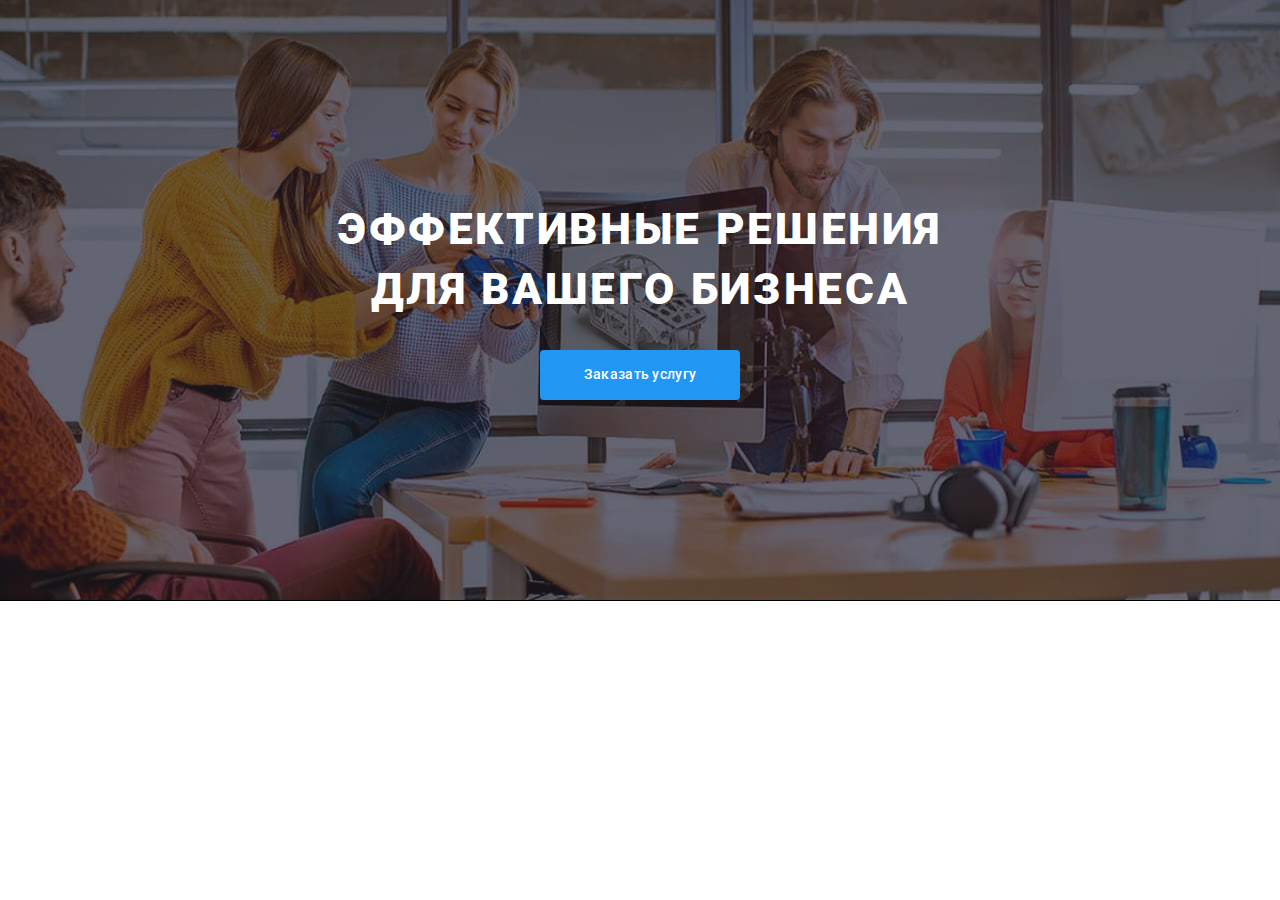
==== index.html @ 4ba1ad3c "add styles" ====
<!DOCTYPE html>
<html lang="ru">
  <head>
    <meta charset="UTF-8" />
    <meta http-equiv="X-UA-Compatible" content="IE=edge" />
    <meta name="viewport" content="width=device-width, initial-scale=1.0" />
    <title>Document</title>
    <link rel="preconnect" href="https://fonts.googleapis.com" />
    <link rel="preconnect" href="https://fonts.gstatic.com" crossorigin />
    <link
      href="https://fonts.googleapis.com/css2?family=Raleway:wght@700&family=Roboto:wght@400;500;700&display=swap"
      rel="stylesheet"
    />
    <link rel="preconnect" href="https://fonts.googleapis.com" />
    <link rel="preconnect" href="https://fonts.gstatic.com" crossorigin />
    <link
      href="https://fonts.googleapis.com/css2?family=Roboto:wght@900&display=swap"
      rel="stylesheet"
    />
    <link
      rel="stylesheet"
      href="https://cdnjs.cloudflare.com/ajax/libs/modern-normalize/1.1.0/modern-normalize.min.css"
    />

    <link rel="stylesheet" href="./css/main.css" />
    <link rel="stylesheet" href="./css/main.min.css" />
  </head>

  <body>
    <!-- Шапка сайта-->

    <!-- <header class="header">
      <div class="conteiner header-main">
        <nav class="header-navigation">
        <a class="logo" href="">
          <span class="logo-span">Web</span>Studio
        </a>
        <ul class="list header-navigation__header-list header-list">
          <li class="header-item">
            <a class="link header-link current" href="./index.html">Студия</a>
          </li>
          <li class="header-item item">
            <a class="link header-link" href="./portfolio.html">Портфолио</a>
          </li>
          <li class="header-item item">
            <a class="link header-link" href="">Контакты</a>
          </li>
        </ul>
      </nav>

      <ul class="list list-link link-contacts">
        <li class="contacts-link">
          <a class="link link-mail" href="milto:info@devstudio.com">
          <div class="icon">
          <svg class="icon-link-mail" width="16" height="12" >
            <use href="./images/icons/symbol-defs.svg#icon-envelope-hover">
            </use>
          </svg>
          </div>
          info@devstudio.com
          </a>
        </li>
        <li class="contacts-link">
          <a class="link link-phone" href="tel:+380961111111">
          <div class="icon">
          <svg class="icon-link-phone" width="10" height="16">
            <use href="./images/icons/symbol-defs.svg#icon-smartphone">
            </use>
          </svg>
          </div>
          +38 096 111 11 11
          </a>
        </li>
      </ul>
    </div>
    </header> -->

    <!--Основная информация сайта-->
    <!-- <main> -->

    <section class="hero-main"> 
    <div class="conteiner">
    <h1 class="hero-main__main-title main-title">Эффективные решения</br> для вашего бизнеса</h1>
    <button class="hero-main__hero-btn hero-btn" type="button" data-modal-open>Заказать услугу</button>
  </div>
  </section>

    <!-- <section class="conteiner-hero">
      <div class="conteiner"> 
        <ul class="list conteiner-hero__list-specification list-specification">
            <li class="list-specification__item-specification item-specification">
              <div class="list-specification__thumb thumb">
                <svg class="list-specification__icon icon" width="65.32" height="70">
                  <use href="./images/icons/symbol-defs.svg#icon-antenna-1">
                </use> 
                </svg>
              </div>
            <h3 class="list-specification__title-specification title-specification">Внимание к деталям</h3>
            <p class="list-specification__content-specification content-specification">Идейные соображения, а также начало повседневной работы по формированию позиции.</p>
            </li>
            <li class="list-specification__item-specification item-specification">
              <div class="list-specification__thumb thumb">
                <svg class="list-specification__icon icon" width="65.32" height="70">
                  <use href="./images/icons/symbol-defs.svg#icon-clock-1">
                </use> 
                </svg>
              </div>
            <h3 class="list-specification__title-specification title-specification">Пунктуальность</h3>
            <p class="list-specification__content-specification content-specification">Задача организации, в особенности же рамки и место обучения кадров влечет за собой.</p>
            </li>
            <li class="list-specification__item-specification item-specification">
              <div class="list-specification__thumb thumb">
                <svg class="list-specification__icon icon" width="65.32" height="70">
                  <use href="./images/icons/symbol-defs.svg#icon-Vector">
                </use> 
                </svg>
              </div>
            <h3 class="list-specification__title-specification title-specification">Планирование</h3>
            <p class="list-specification__content-specification content-specification">Равным образом консультация с широким активом в значительной степени обуславливает.</p>
            </li>
            <li class="list-specification__item-specification item-specification"> 
              <div class="list-specification__thumb thumb">
                <svg class="list-specification__icon icon" width="65.32" height="70">
                  <use href="./images/icons/symbol-defs.svg#icon-astronaut-1">
                </use> 
                </svg>
              </div>
            <h3 class="list-specification__title-specification title-specification">Современные технологии</h3>
            <p class="list-specification__content-specification content-specification">Значимость этих проблем настолько очевидна, что реализация плановых заданий.</p>
            </li>
        </ul>
        </div>
    </section> -->

    <!-- <section class="conteiner-work">
      <div class="conteiner">
        <h2 class="work__hero-title-work hero-title-work">Чем мы занимаемся</h2>
        <ul class="list work__list-work list-work">
            <li class="list-work__list-work-foto list-work-foto">
            <img src="./images/works 1 (1).jpg" 
            alt="фото работы на компьютере"
            width="370"
            height="294">
            <div class="list-work__work-proposition work-proposition">
              <p class="list-work__work-proposition-name work-proposition-name">Десктопные приложения</p>
            </div>
            </li>
            <li class="list-work__list-work-foto list-work-foto">
            <img src="./images/works 2.jpg" 
            alt="фото работы на ноутбуке"
             width="370"
            height="294">
             <div class="list-work__work-proposition work-proposition">
              <p class="list-work__work-proposition-name work-proposition-name">Мобильные приложения</p>
            </div>
            </li>
            <li class="list-work__list-work-foto list-work-foto">
            <img src="./images/works 3.jpg" alt="фото работы на планшете"
             width="370"
            height="294">
             <div class="list-work__work-proposition work-proposition">
              <p class="list-work__work-proposition-name work-proposition-name">Дизайнерские решения</p>
            </div>
            </li>
        </ul>
      </div>
    </section> -->

    <!-- <section class="conteiner-team">
      <div class="conteiner">
        <h2 class="team__title-team title-team">Наша команда</h2>
        <ul class="list team__list-team list-team">
            <li class="list-team__card-mamber card-mamber"><img class="team__foto-mamber foto-mamber" src="./images/team/team card 1.jpg" 
                alt="фото сотрудника компании" 
                width="270" 
                height="260">
            <div class="team__footer-card footer-card">
                <h3 class="team__name-mamber name-mamber">Игорь Демьяненко</h3>
                <p lang="en" class="team__position-mamber position-mamber">Product Designer</p>
                 
                <ul class="list-team__social-team-list social-team-list">
                  <li class="list-team__social-team-item social-team-item">
                    <a href="" class="link list-team__mamber-social-link mamber-social-link">
                      <svg class="list-team__mamber-social-icon mamber-social-icon" width="20" height="20">
                        <use href="./images/icons/symbol-defs.svg#icon-instagram-2">
                        </use>
                      </svg>
                    </a>
                  </li>
                <li class="list-team__social-team-item social-team-item">
                    <a href="" class="link list-team__mamber-social-link mamber-social-link">
                      <svg class="list-team__mamber-social-icon mamber-social-icon" width="20" height="20">
                        <use href="./images/icons/symbol-defs.svg#icon-twitter-1">
                        </use>
                      </svg>
                    </a>
                  </li>
                  <li class="list-team__social-team-item social-team-item">
                    <a href="" class="link list-team__mamber-social-link mamber-social-link">
                      <svg class="list-team__mamber-social-icon mamber-social-icon" width="20" height="20">
                        <use href="./images/icons/symbol-defs.svg#icon-facebook-1">
                        </use>
                      </svg>
                    </a>
                  </li>
                  <li class="list-team__social-team-item social-team-item">
                    <a href="" class="link list-team__mamber-social-link mamber-social-link">
                      <svg class="list-team__mamber-social-icon mamber-social-icon" width="20" height="20">
                        <use href="./images/icons/symbol-defs.svg#icon-linkedin-1">
                        </use>
                      </svg>
                    </a>
                  </li>
                </ul>
              </div>

            </li>
            <li class="list-team__card-mamber card-mamber"><img class="team__foto-mamber foto-mamber" src="./images/team/team card 2.jpg" 
                alt="фото сотрудника компании" 
                width="270" 
                height="260">
                <div class="team__footer-card footer-card">
                <h3 class="team__name-mamber name-mamber">Ольга Репина</h3>
                <p lang="en" class="team__position-mamber position-mamber">Frontend Developer</p>
               <ul class="list-team__social-team-list social-team-list">
                  <li class="list-team__social-team-item social-team-item">
                    <a href="" class="link list-team__mamber-social-link mamber-social-link">
                      <svg class="list-team__mamber-social-icon mamber-social-icon" width="20" height="20">
                        <use href="./images/icons/symbol-defs.svg#icon-instagram-2">
                        </use>
                      </svg>
                    </a>
                  </li>
                <li class="list-team__social-team-item social-team-item">
                    <a href="" class="link list-team__mamber-social-link mamber-social-link">
                      <svg class="list-team__mamber-social-icon mamber-social-icon" width="20" height="20">
                        <use href="./images/icons/symbol-defs.svg#icon-twitter-1">
                        </use>
                      </svg>
                    </a>
                  </li>
                  <li class="list-team__social-team-item social-team-item">
                    <a href="" class="link list-team__mamber-social-link mamber-social-link">
                      <svg class="list-team__mamber-social-icon mamber-social-icon" width="20" height="20">
                        <use href="./images/icons/symbol-defs.svg#icon-facebook-1">
                        </use>
                      </svg>
                    </a>
                  </li>
                  <li class="list-team__social-team-item social-team-item">
                    <a href="" class="link list-team__mamber-social-link mamber-social-link">
                      <svg class="list-team__mamber-social-icon mamber-social-icon" width="20" height="20">
                        <use href="./images/icons/symbol-defs.svg#icon-linkedin-1">
                        </use>
                      </svg>
                    </a>
                  </li>
                </ul>  
              </div>
            </li>
            <li  class="list-team__card-mamber card-mamber"><img class="team__foto-mamber foto-mamber" src="./images/team/team card 3.jpg" 
                alt="фото сотрудника компании" 
                width="270" 
                height="260">
                <div class="team__footer-card footer-card">
                <h3 class="team__name-mamber name-mamber">Николай Тарасов</h3>
                <p lang="en" class="team__position-mamber position-mamber">Marketing</p>
                <ul class="list-team__social-team-list social-team-list">
                  <li class="list-team__social-team-item social-team-item">
                    <a href="" class="link list-team__mamber-social-link mamber-social-link">
                      <svg class="list-team__mamber-social-icon mamber-social-icon" width="20" height="20">
                        <use href="./images/icons/symbol-defs.svg#icon-instagram-2">
                        </use>
                      </svg>
                    </a>
                  </li>
                <li class="list-team__social-team-item social-team-item">
                    <a href="" class="link list-team__mamber-social-link mamber-social-link">
                      <svg class="list-team__mamber-social-icon mamber-social-icon" width="20" height="20">
                        <use href="./images/icons/symbol-defs.svg#icon-twitter-1">
                        </use>
                      </svg>
                    </a>
                  </li>
                  <li class="list-team__social-team-item social-team-item">
                    <a href="" class="link list-team__mamber-social-link mamber-social-link">
                      <svg class="list-team__mamber-social-icon mamber-social-icon" width="20" height="20">
                        <use href="./images/icons/symbol-defs.svg#icon-facebook-1">
                        </use>
                      </svg>
                    </a>
                  </li>
                  <li class="list-team__social-team-item social-team-item">
                    <a href="" class="link list-team__mamber-social-link mamber-social-link">
                      <svg class="list-team__mamber-social-icon mamber-social-icon" width="20" height="20">
                        <use href="./images/icons/symbol-defs.svg#icon-linkedin-1">
                        </use>
                      </svg>
                    </a>
                  </li>
                </ul>
                </div>
            </li>
            <li class="list-team__card-mamber card-mamber"><img class="team__foto-mamber foto-mamber"  src="./images/team/team card 4.jpg" 
                alt="фото сотрудника компании" 
                width="270" 
                height="260">
                <div class="team__footer-card footer-card">
                <h3 class="team__name-mamber name-mamber">Михаил Ермаков</h3>
                <p lang="en" class="team__position-mamber position-mamber">UI Designer</p>
                 <ul class="list-team__social-team-list social-team-list">
                  <li class="list-team__social-team-item social-team-item">
                    <a href="" class="link list-team__mamber-social-link mamber-social-link">
                      <svg class="list-team__mamber-social-icon mamber-social-icon" width="20" height="20">
                        <use href="./images/icons/symbol-defs.svg#icon-instagram-2">
                        </use>
                      </svg>
                    </a>
                  </li>
                <li class="list-team__social-team-item social-team-item">
                    <a href="" class="link list-team__mamber-social-link mamber-social-link">
                      <svg class="list-team__mamber-social-icon mamber-social-icon" width="20" height="20">
                        <use href="./images/icons/symbol-defs.svg#icon-twitter-1">
                        </use>
                      </svg>
                    </a>
                  </li>
                  <li class="list-team__social-team-item social-team-item">
                    <a href="" class="link list-team__mamber-social-link mamber-social-link">
                      <svg class="list-team__mamber-social-icon mamber-social-icon" width="20" height="20">
                        <use href="./images/icons/symbol-defs.svg#icon-facebook-1">
                        </use>
                      </svg>
                    </a>
                  </li>
                  <li class="list-team__social-team-item social-team-item">
                    <a href="" class="link list-team__mamber-social-link mamber-social-link">
                      <svg class="list-team__mamber-social-icon mamber-social-icon" width="20" height="20">
                        <use href="./images/icons/symbol-defs.svg#icon-linkedin-1">
                        </use>
                      </svg>
                    </a>
                  </li>
                </ul>
                </div>
            </li>
        </ul>
      </div>
     </section> -->

    <!-- <section class="clients">
       <div class="conteiner">
         <h2 class="clients__title-clients title-clients">Постоянные клиенты</h2>
         <ul class="list list-clients">

           <li class="link list-clients__card-client card-client">
             <a href="" class="list-clients__item-client item-client">
             <svg class="list-clients__logo-client logo-client" width="106" height="60">
               <use href="./images/icons/symbol-defs.svg#icon-Logo">

               </use>
             </svg>
             </a>
           </li>
           <li class="link list-clients__card-client card-client">
             <a href="" class="list-clients__item-client item-client">
             <svg class="list-clients__logo-client logo-client" width="106" height="60">
               <use href="./images/icons/symbol-defs.svg#icon-Logo-1">

               </use>
             </svg>
             </a>
           </li>
           <li class="link list-clients__card-client card-client">
             <a href="" class="list-clients__item-client item-client">
             <svg class="list-clients__logo-client logo-client" width="106" height="60">
               <use href="./images/icons/symbol-defs.svg#icon-Logo-2">

               </use>
             </svg>
             </a>
           </li>
           <li class="link list-clients__card-client card-client">
             <a href="" class="list-clients__item-client item-client">
             <svg class="list-clients__logo-client logo-client" width="106" height="60">
               <use href="./images/icons/symbol-defs.svg#icon-Logo-3">

               </use>
             </svg>
             </a>
           </li>
           <li class="link list-clients__card-client card-client">
             <a href="" class="list-clients__item-client item-client">
             <svg class="list-clients__logo-client logo-client" width="106" height="60">
               <use href="./images/icons/symbol-defs.svg#icon-Logo-4">

               </use>
             </svg>
             </a>
           </li>
           <li class="link list-clients__card-client card-client">
             <a href="" class="list-clients__item-client item-client">
             <svg class="list-clients__logo-client logo-client" width="106" height="60">
               <use href="./images/icons/symbol-defs.svg#icon-Logo-5">

               </use>
             </svg>
             </a>
           </li>

         </ul>
       </div>
       
     </section> -->

    <!-- </main> -->

    <!-- <footer class="conteiner-footer">
    <div class="conteiner conteiner-footer__footer-main footer-main">
      <div class="conteiner-footer__inform">
          <a class="logo logo-footer" href="./index.html">
            <span class="logo-span">Web</span>Studio
          </a>

          <address class="address">г. Киев, пр-т Леси Украинки, 26</address>
          <ul class="list list-link conteiner-footer__list-link-footer">
            <li>
              <a class="link footer-link" href="milto:info@devstudio.com"
                >info@devstudio.com</a
              >
            </li>
            <li>
              <a class="link footer-link" href="tel:+380961111111"
                >+38 096 111 11 11</a
              >
            </li>
          </ul>
          </div>
          <div class="conteiner-footer-social-links">
          <h2 class="conteiner-footer__title-social-links title-social-links">присоединяйтесь</h2>
          <ul class="list social-list-footer">
                  <li class="social-footer-item">
                    <a href="" class="link footer-social-link">
                      <svg class="footer-social-icon" width="20" height="20">
                        <use href="./images/icons/symbol-defs.svg#icon-instagram-2">
                        </use>
                      </svg>
                    </a>
                  </li>
                <li class="social-footer-item">
                    <a href="" class="link footer-social-link">
                      <svg class="footer-social-icon" width="20" height="20">
                        <use href="./images/icons/symbol-defs.svg#icon-twitter-1">
                        </use>
                      </svg>
                    </a>
                  </li>
                  <li class="social-footer-item">
                    <a href="" class="link footer-social-link">
                      <svg class="footer-social-icon" width="20" height="20">
                        <use href="./images/icons/symbol-defs.svg#icon-facebook-1">
                        </use>
                      </svg>
                    </a>
                  </li>
                  <li class="social-footer-item">
                    <a href="" class="link footer-social-link">
                      <svg class="footer-social-icon" width="20" height="20">
                        <use href="./images/icons/symbol-defs.svg#icon-linkedin-1">
                        </use>
                      </svg>
                    </a>
                  </li>
                </ul>
          </div>
      <div class="conteiner-footer-proposition">
        <h2 class="footer-title-proposition">Подпишитесь на рассылку</h2>
          <form action="#" class="footer-form">
          <label class="footer-label">
            <input type="email" name="email" class="email-footer-proposition" placeholder="E-mail"/> 
          </label>
          <button type="submit" class="btn btn-footer-proposition">Подписаться
            <svg class="footer-icon-proposition" widht="24" height="24">
              <use href="./images/icons/symbol-defs.svg#icon-icon-send"></use>
            </svg>
          </button>
        </form>
      
      </div>
 </div>
 </footer> -->
    <!-- <div class="is-hidden backdrop" data-modal>
  <div class="modal">
  <button type="button" class="modal-close" data-modal-close>
    <svg class="modal-close-icone" width="18" height="18">
      <use href="./images/icons/symbol-defs.svg#icon-close-black-18dp-2-1">
      </use>
    </svg>
  </button>
  
    <form action="#" class="modal-form">
        <p class="title title-modal">Оставьте свои данные, мы вам перезвоним</p>
      <div class="modal-field">
        <label for="user-name" class="title-input">Имя</label>
          <div class="input-wrap">
                <input type="text" id="user-name" name="user-name" class="modal-form-input" required minlength="2" title="Ваше имя"/>
                <svg class="icone-modal-form" width="18" height="18">
                <use href="./images/icons/symbol-defs.svg#icon-person-black-18dp-1">
                </use>
                </svg>  
            </div>
      </div>
      <div class="modal-field">
            <label for="user-tel" class="title-input">Телефон</label>
            <div class="input-wrap">
            <input type="tel" id="user-tel" name="user-tel" class="modal-form-input" placeholder="" required pattern="([\+]*[7-8]{1}\s?[\(]*9[0-9]{2}[\)]*\s?\d{3}[-]*\d{2}[-]*\d{2})"/>
            <svg class="icone-modal-form" width="18" height="18">
            <use href="./images/icons/symbol-defs.svg#icon-phone-black-18dp-1">
            </use>
             </svg> 
             </div>  
      </div>
      <div class="modal-field">
        <label for="user-email" class="title-input">Почта</label>
         <div class="input-wrap">
         <input type="email" id="user-email" name="user-email" class="modal-form-input" required/>
         <svg class="icone-modal-form" width="18" height="18">
          <use href="./images/icons/symbol-defs.svg#icon-email-black-18dp-1">
          </use>
          </svg>
          </div> 
      </div>
        <label for="modal-form-text" class="title-input">Комментарий</label>
        <textarea name="" id="modal-form-text" class="modal-form-text" placeholder="Введите текст"></textarea>
        <div class="check-row">
          <input type="checkbox" name="policy" id="policy" class="modal-check visually-hidden"/>
            <label for="policy" class="check-text"><span class="check-item"><svg class="icone-check" width="11" height="8">
            <use href="./images/icons/symbol-defs.svg#icon-icon-check-2">
            </use>
            </svg></span>Соглашаюсь с рассылкой и принимаю&nbsp;
            <a href="" class="policy-link">Условия договора</a>
            </label>
          </div>
        <button type="submit" class="btn modal-btn">Отправить</button>
               
    </form>
</div>

</div> -->
    <script src="./js/modal.js"></script>
  </body>
</html>
---- css/main.css ----
:root {
  --main-title-color: #ffffff;
  --second-title-color: #212121;
  --main-text-color: #757575;
  --second-text-color: rgba(255, 255, 255, 0.6);
  --third-text-color: #212121;
  --accent-color: #2196f3;
  --first-btn-color: #2196f3;
  --second-btn-color: #ffffff;
  --third-btn-color: #212121;
  --background-btn: #f5f4fa;
  --header-text-color: #ffffff;
  --header-second-text-color: #212121;
  --header-third-text-color: #757575;
  --footer-text-color: #ffffff;
  --footer-second-link-color: rgba(255, 255, 255, 0.6);
  --header-mail-color: #2196f3;
  --logo-color: #000000;
  --logo-color-footer: #fff;
  --logo-span-color: #2196f3;
  --link-color: #212121;
  --second-link-color: #757575;
  --link-accent: #2196f3;
  --border-color-head: #ececec;
  --background-color-footer: #2f303a;
  --background-color-team: #f5f4fa;
  --link-color-second: #afb1b8;
  --timing-function: cubic-bezier(0.4, 0, 0.2, 1);
}

P h1,
h2,
h3,
h4,
h5,
h6 {
  margin: 0;
}

ul {
  margin: 0;
  padding: 0;
}

img {
  display: block;
  max-width: 100%;
}

button {
  cursor: pointer;
}

.conteiner-footer-social-links {
  display: block;
  padding: 0;
  margin: 0;
}

.social-list-footer {
  display: flex;
  align-items: center;
  justify-content: center;
}

.social-team-list {
  display: flex;
  align-items: center;
  justify-content: center;
  margin-top: 16px;
}

.social-team-item {
  width: 44px;
  height: 44px;
  display: flex;
}

.social-team-item + .social-team-item {
  margin-left: 10px;
}

.mamber-social-link {
  width: 100%;
  height: 100%;
  border-radius: 50%;
  display: flex;
  align-items: center;
  justify-content: center;
  transition: background-color 250ms var(--timing-function);
}

.mamber-social-link:focus,
.mamber-social-link:hover {
  background-color: #2196f3;
}

.mamber-social-icon {
  display: flex;
  fill: var(--link-color-second);
  transition: fill 250ms var(--timing-function);
}

.mamber-social-link:hover .mamber-social-icon,
.mamber-social-link:focus .mamber-social-icon {
  fill: #fff;
}

.conteiner {
  /* width: 1200px; */
  /* padding-left: 15px; */
  padding-right: 15px;
  /* margin-left: auto; */
  /* margin-right: auto; */
  padding-top: -94px;
  padding-bottom: -94px;
}

body {
  font-family: Roboto, sans-serif;
  margin: 0;
}

.list {
  list-style: none;
  text-decoration: none;
  padding: 0;
}

.link {
  text-decoration: none;
  font-weight: 500;
  font-size: 14px;
  line-height: 1.14;
  letter-spacing: 0.02em;
  color: var(--second-link-color);
  cursor: pointer;
  transition: color 250ms var(--timing-function);
}

.visually-hidden {
  position: absolute;
  clip: rect(0 0 0 0);
  width: 1px;
  height: 1px;
  margin: -1px;
  border: 0;
  padding: 0;
  overflow: hidden;
}

.backdrop {
  width: 100vw;
  height: 100vh;
  background-color: rgba(0, 0, 0, 0.2);
  position: fixed;
  top: 0;
  left: 0;
  transition: opacity 250ms linear, visibility 250ms linear;
  visibility: visible;
  opacity: 1;
}

.backdrop .is-hidden .modal {
  transform: scale(1.5) rotate(180deg);
  transition: transform 250ms perspective-origin 250ms;
}

.modal {
  width: 528px;
  min-height: 581px;
  background-color: #fff;
  border-radius: 4px;
  top: 50%;
  left: 50%;
  bottom: 0;
  padding: 40px;
  align-items: center;
  transform: translate(-50%, -50%);
  position: absolute;
  transition: transform 250ms, perspective-origin 250ms;
}

.modal-close {
  width: 30px;
  height: 30px;
  background-color: transparent;
  border: 1px solid rgba(0, 0, 0, 0.292);
  border-radius: 50%;
  position: absolute;
  top: 10px;
  right: 10px;
  display: flex;
  align-items: center;
  justify-content: center;
}

.is-hidden {
  visibility: hidden;
  opacity: 0;
  pointer-events: none;
}

.title-modal {
  font-weight: 700;
  font-size: 20px;
  line-height: 1.15;
  text-align: center;
  letter-spacing: 0.03em;
  margin-bottom: 12px;
  margin-top: 0;
  color: var(--second-title-color);
}

.modal-form-input {
  width: 100%;
  height: 40px;
  border: 1px solid rgba(33, 33, 33, 0.2);
  border-radius: 4px;
  padding-left: 42px;
  padding-right: 12px;
  margin: 0;
  color: var(--main-text-color);
  font-weight: 600;
  cursor: pointer;
  outline: none;
  transition: border-color 250ms var(--timing-function);
}

.modal-form-input:focus {
  border-color: var(--accent-color);
}

.modal-form-input:focus + .icone-modal-form {
  fill: var(--accent-color);
}

.title-input {
  font-weight: 400;
  font-size: 12px;
  line-height: 1.16;
  letter-spacing: 0.01em;
  color: var(--main-text-color);
  display: block;
  margin-bottom: 4px;
}

.modal-field {
  display: block;
  margin-bottom: 10px;
}

.input-wrap {
  position: relative;
}

.modal-form-text {
  width: 100%;
  height: 120px;
  border: 1px solid rgba(33, 33, 33, 0.2);
  border-radius: 4px;
  padding: 12px 16px;
  resize: none;
}

.modal-btn {
  width: 200px;
  height: 50px;
  display: block;
  margin: auto;
  background-color: var(--accent-color);
  color: var(--main-title-color);
  cursor: pointer;
  border: 1px solid transparent;
  border-radius: 4px;
  box-shadow: 0px 1px 3px rgba(0, 0, 0, 0.12), 0px 1px 1px rgba(0, 0, 0, 0.14),
    0px 2px 1px rgba(0, 0, 0, 0.2);
}

.modal-btn:hover {
  box-shadow: 0px 4px 4px rgba(0, 0, 0, 0.25);
}

.icone-modal-form {
  position: absolute;
  left: 12px;
  top: 50%;
  transform: translateY(-50%);
  transition: fill 250ms var(--timing-function);
}

.check-row {
  display: inline-block;
  align-items: center;
  margin-top: 20px;
  margin-bottom: 30px;
}

.check-text {
  font-weight: normal;
  font-size: 14px;
  line-height: 1.71;
  letter-spacing: 0.03em;
  display: flex;
  align-items: center;
  color: var(--main-text-color);
}

.check-item {
  width: 16px;
  height: 15px;
  border: 2px solid #212121;
  border-radius: 2px;
  margin-right: 8.38px;
  display: flex;
  align-items: center;
  justify-content: center;
}

.icone-check {
  fill: #fff;
}

.modal-check:checked + .check-text .check-item {
  background-color: var(--accent-color);
  border: none;
}

.policy-link {
  color: var(--accent-color);
}

.title-team {
  margin-bottom: 50px;
  margin-top: 0;
  font-weight: bold;
  font-size: 36px;
  line-height: 1.16;
  text-align: center;
  letter-spacing: 0.03em;
  color: var(--second-title-color);
}

.title-work {
  margin-bottom: 0;
  margin-top: 0;
  font-weight: 700;
  font-size: 18px;
  line-height: 2;
  letter-spacing: 0.06em;
  color: var(--second-title-color);
}

.title-clients {
  margin-bottom: 50px;
  margin-top: 0;
  font-weight: bold;
  font-size: 36px;
  line-height: 1.16;
  text-align: center;
  letter-spacing: 0.03em;
  color: var(--second-title-color);
}

.list-btn {
  display: flex;
  align-items: center;
  justify-content: center;
  margin-bottom: 50px;
}

.list-btn .title-btn + .title-btn {
  margin-left: 8px;
}

.title-btn-portfolio {
  display: inline-block;
  border-radius: 4px;
  padding: 6px 22px;
  font-family: inherit;
  font-style: normal;
  font-weight: 500;
  font-size: 16px;
  line-height: 1.62;
  text-align: center;
  letter-spacing: 0.03em;
  color: var(--third-btn-color);
  background-color: var(--background-btn);
  border: 1px solid transparent;
  cursor: pointer;
  transition: box-shadow 250ms var(--timing-function),
    color 250ms var(--timing-function),
    background-color 250ms var(--timing-function);
}

.title-btn-portfolio:hover,
.title-btn-portfolio:focus {
  color: var(--second-btn-color);
  background-color: var(--first-btn-color);
  box-shadow: 0px 4px 4px rgba(0, 0, 0, 0.25);
}

.btn-footer-proposition {
  display: flex;
  width: 200px;
  height: 50px;
  align-items: center;
  padding-left: 29px;
  background-color: transparent;
  box-sizing: border-box;
  border: 1px solid rgba(255, 255, 255, 0.3);
  border-radius: 4px;
  font-weight: 700;
  font-size: 16px;
  line-height: 1.87;
  text-align: center;
  letter-spacing: 0.06em;
  color: white;
  fill: white;
  transition: border-color 250ms var(--timing-function),
    background-color 250ms var(--timing-function);
}

.btn-footer-proposition:hover {
  border-color: var(--accent-color);
  background-color: var(--accent-color);
}

.header {
  display: flex;
  border-bottom: 1px solid var(--border-color-head);
}

.header-main {
  display: flex;
  align-items: center;
  justify-content: space-around;
}

.header-navigation {
  display: flex;
  align-items: center;
  justify-content: center;
  text-decoration: none;
  font-weight: 700;
  font-size: 26px;
  line-height: 1.19;
  letter-spacing: 0.03em;
  color: var(--header-second-text-color);
}

.header-list {
  display: flex;
}

.header-list .header-item + .header-item {
  margin-left: 50px;
}

.header-item:last-child {
  margin-right: 0;
}

.header-link {
  display: block;
  position: relative;
  padding-top: 24px;
  padding-bottom: 24px;
  font-weight: 500;
  font-size: 14px;
  line-height: 1.14;
  letter-spacing: 0.02em;
  text-decoration: none;
  color: var(--link-color);
}

.conteiner-footer {
  display: flex;
  background-color: var(--background-color-footer);
  padding-top: 60px;
  padding-bottom: 60px;
  margin-left: 0;
  margin-right: 0;
}

.footer-main {
  display: flex;
  align-items: baseline;
  justify-content: space-between;
}

.conteiner-footer-inform {
  display: block;
  padding: 0;
  margin: 0;
}

.address {
  display: flex;
  padding-bottom: 9px;
  font-style: normal;
  font-weight: normal;
  font-size: 14px;
  line-height: 1.71;
  letter-spacing: 0.03em;
  color: var(--footer-text-color);
}

.title-social-links {
  margin-bottom: 20px;
  font-weight: bold;
  font-size: 14px;
  line-height: 1.71;
  letter-spacing: 0.03em;
  text-transform: uppercase;
  color: var(--footer-text-color);
}

.list-link-footer {
  display: block;
}

.footer-link {
  display: block;
  margin-bottom: 9px;
  font-weight: normal;
  font-size: 14px;
  line-height: 1.71;
  letter-spacing: 0.03em;
  color: var(--footer-second-link-color);
  background-color: #2f303a;
}

.social-footer-item {
  width: 44px;
  height: 44px;
  display: flex;
}

.social-footer-item + .social-footer-item {
  margin-left: 10px;
}

.footer-social-link {
  width: 100%;
  height: 100%;
  border-radius: 50%;
  background-color: #44454e;
  display: flex;
  align-items: center;
  justify-content: center;
  transition: background-color 250ms var(--timing-function);
}

.footer-social-icon {
  display: flex;
  fill: var(--link-color-second);
}

.footer-social-link:hover,
.footer-social-link:focus {
  background-color: #2196f3;
}

.footer-social-link:hover .footer-social-icon,
.footer-social-link:focus .footer-social-icon {
  fill: #fff;
}

.conteiner-footer-proposition {
  display: block;
}

.footer-form {
  display: flex;
  align-items: center;
}

.footer-title-proposition {
  margin-bottom: 20px;
  font-weight: bold;
  font-size: 14px;
  line-height: 1.71;
  letter-spacing: 0.03em;
  text-transform: uppercase;
  color: var(--footer-text-color);
}

.email-footer-proposition {
  width: 358px;
  height: 50px;
  margin-right: 12px;
  padding-left: 15px;
  font-weight: normal;
  font-size: 16px;
  line-height: 1.25;
  display: flex;
  box-sizing: border-box;
  align-items: center;
  letter-spacing: 0.03em;
  color: rgba(226, 226, 226, 0.6);
  border: 1px solid rgba(255, 255, 255, 0.3);
  border-radius: 4px;
  background-color: transparent;
  transition: border-color 250ms var(--timing-function);
}

.email-footer-proposition:hover {
  border-color: var(--accent-color);
}

.hero-main {
  /* max-width: 1600px; */
  /* height: 600px; */
  margin-left: auto;
  margin-right: auto;
  outline: 1px solid black;
  /* background-image: linear-gradient(
      to right,
      rgba(47, 48, 58, 0.4),
      rgba(47, 48, 58, 0.4)
    ),
    url("../images/Img.jpg"); */
  background-repeat: no-repeat;
  background-size: cover;
  background-position: center;
  background-color: rgba(47, 48, 58, 0.4);
  text-align: center;
  justify-content: center;
  padding-top: 200px;
  padding-bottom: 200px;
}

.hero-btn {
  display: inline-block;
  justify-content: center;
  border-radius: 4px;
  padding: 10px 32px;
  min-width: 200px;
  min-height: 50px;
  justify-content: center;
  border: 1px solid transparent;
  text-align: center;
  font-weight: 500;
  font-size: 14px;
  line-height: 1.14;
  letter-spacing: 0.02em;
  color: var(--second-btn-color);
  background-color: var(--first-btn-color);
}

.conteiner-hero {
  padding-top: 94px;
  padding-bottom: 94px;
  margin: 0;
}

.main-title {
  margin-top: 0;
  margin-bottom: 30px;
  font-weight: 900;
  font-size: 44px;
  line-height: 1.36;
  text-align: center;
  letter-spacing: 0.06em;
  text-transform: uppercase;
  color: var(--main-title-color);
}

.list-specification {
  display: flex;
  margin: 0;
}

.list-specification .item-specification + .item-specification {
  margin-left: 30px;
}

.item-specification {
  display: block;
  width: 270px;
  margin: 0;
  padding: 0;
}

.thumb {
  width: 270px;
  height: 120px;
  background-color: #f5f4fa;
  margin-bottom: 30px;
  display: flex;
  justify-content: center;
  align-items: center;
}

.thumb > .item-specification-thumb {
  margin: 25px 102.34px;
  object-position: center;
}

.title-specification {
  margin: 0;
  padding-top: 0;
  margin-bottom: 10px;
  font-weight: 700;
  font-size: 14px;
  line-height: 1.14;
  letter-spacing: 0.03em;
  text-transform: uppercase;
  color: var(--third-text-color);
}

.content-specification {
  margin: 0;
  padding: 0;
  font-size: 14px;
  line-height: 1.71;
  letter-spacing: 0.03em;
  color: var(--main-text-color);
}

.conteiner-work {
  display: block;
  text-align: center;
  padding-bottom: 94px;
  padding-left: 0;
  padding-right: 0;
}

.hero-title-work {
  font-style: normal;
  font-weight: bold;
  font-size: 36px;
  line-height: 1.16;
  text-align: center;
  letter-spacing: 0.03em;
  padding: 0;
  margin-top: 0;
  margin-bottom: 50px;
}

.list-work {
  display: flex;
  margin: 0;
  justify-content: space-between;
}

.list-work-foto {
  display: flex;
  width: 370px;
  position: relative;
}

.list-work .list-work-foto + .list-work-foto {
  margin-left: 30px;
}

.work-proposition {
  display: flex;
  position: absolute;
  width: 370px;
  height: 70px;
  bottom: 0;
  background-color: rgba(47, 48, 58, 0.8);
}

.work-proposition-name {
  display: flex;
  width: 100%;
  align-items: center;
  justify-content: center;
  font-weight: bold;
  font-size: 14px;
  line-height: 1.14;
  text-align: center;
  letter-spacing: 0.03em;
  text-transform: uppercase;
  color: var(--main-title-color);
}

.conteiner-team {
  margin: 0;
  padding-top: 94px;
  padding-bottom: 94px;
  background-color: var(--background-color-team);
}

.list-team {
  display: flex;
  justify-content: center;
  margin: 0;
  padding: 0;
}

.card-mamber {
  width: 270px;
  /* border-radius: 0px 0px 4px 4px; */
  box-shadow: 0px 4px 4px rgba(0, 0, 0, 0.25);
  background-color: #fff;
}

.list-team .card-mamber + .card-mamber {
  margin-left: 30px;
}

.foto-mamber {
  display: block;
  min-width: 100%;
  height: auto;
}

.footer-card {
  flex-grow: 1;
  margin: 0;
  padding-top: 30px;
  padding-bottom: 30px;
  /* border: 1px solid transparent; */
}

.name-mamber {
  margin: 0;
  padding-bottom: 10px;
  padding-left: auto;
  font-weight: 500;
  font-size: 16px;
  line-height: 1.18;
  text-align: center;
  letter-spacing: 0.03em;
  color: var(--second-title-color);
}

.position-mamber {
  margin: 0;
  font-weight: normal;
  font-size: 16px;
  line-height: 1.18;
  text-align: center;
  letter-spacing: 0.03em;
  color: var(--main-text-color);
}

.clients {
  margin: 0;
  padding-top: 94px;
  padding-bottom: 94px;
}

.list-clients {
  display: flex;
  justify-content: center;
  margin: 0;
  padding: 0;
}

.card-client {
  display: block;
  justify-content: center;
  align-items: center;
  width: 170px;
  height: 92px;
}

.card-client + .card-client {
  margin-left: 30px;
}

.item-client {
  display: flex;
  width: 100%;
  height: 100%;
  align-items: center;
  justify-content: center;
  border: 1px solid #afb1b8;
  border-radius: 4px;
  transition: fill 250ms var(--timing-function);
}

.logo-client {
  fill: #afb1b8;
}

.item-client:hover,
.item-client:focus {
  border-color: var(--accent-color);
}

.item-client:hover .logo-client,
.item-client:focus .logo-client {
  fill: var(--accent-color);
}

.current::after {
  content: '';
  display: block;
  position: absolute;
  width: 100%;
  height: 4px;
  background-color: var(--accent-color);
  border-radius: 2px;
  left: 0;
  bottom: -1px;
}

.link:hover,
.link:focus {
  color: var(--link-accent);
}

.link-contacts {
  display: inline-flex;
  align-items: center;
  margin-left: auto;
  font-weight: 500;
  font-size: 14px;
  line-height: 1.14;
  letter-spacing: 0.02em;
  color: var(--second-link-color);
}

.contacts-link {
  display: flex;
  padding-top: 10px;
  padding-bottom: 10px;
}

.link-contacts .contacts-link + .contacts-link {
  margin-left: 50px;
}

.icon {
  display: flex;
  margin-right: 10px;
  align-items: center;
  justify-content: center;
}

.link-mail {
  display: flex;
  align-items: center;
  justify-content: center;
  transition: color 250ms var(--timing-function);
}

.link-mail:hover,
.link-mail:focus {
  color: var(--accent-color);
}

.icon-link-mail:hover,
.icon-link-mail:focus {
  color: var(--link-accent);
}

.icon-link-mail {
  display: flex;
  align-items: center;
  justify-content: center;
  fill: currentColor;
  transition: color 250ms var(--timing-function);
}

.link-phone {
  display: flex;
  align-items: center;
  justify-content: center;
  transition: color 250ms var(--timing-function);
}

.link-phone:hover,
.link-phone:focus {
  color: var(--accent-color);
}

.icon-link-phone {
  display: flex;
  align-items: center;
  justify-content: center;
  fill: currentColor;
  transition: fill 250ms var(--timing-function);
}

.icon-link-phone:hover,
.icon-link-phone:focus {
  fill: var(--accent-color);
}

.logo {
  font-family: Raleway;
  text-decoration: none;
  margin-right: 93px;
  margin-left: 0;
  font-weight: 700;
  font-size: 26px;
  line-height: 1.19;
  letter-spacing: 0.03em;
  color: var(--logo-color);
}

.logo-footer {
  display: inline-flex;
  color: var(--logo-color-footer);
  margin: 0;
  margin-bottom: 20px;
}

.logo-span {
  font-family: Raleway;
  text-decoration: none;
  font-weight: bold;
  font-size: 26px;
  line-height: 31px;
  letter-spacing: 0.03em;
  color: var(--logo-span-color);
}

.header {
  display: flex;
  border-bottom: 1px solid var(--border-color-head);
}

.header-main {
  display: flex;
  align-items: center;
  justify-content: space-around;
}

.header-navigation {
  display: flex;
  align-items: center;
  justify-content: center;
  text-decoration: none;
  font-weight: 700;
  font-size: 26px;
  line-height: 1.19;
  letter-spacing: 0.03em;
  color: var(--header-second-text-color);
}

.header-list {
  display: flex;
}

.header-list .header-item + .header-item {
  margin-left: 50px;
}

.header-item:last-child {
  margin-right: 0;
}

.header-link {
  display: block;
  position: relative;
  padding-top: 24px;
  padding-bottom: 24px;
  font-weight: 500;
  font-size: 14px;
  line-height: 1.14;
  letter-spacing: 0.02em;
  text-decoration: none;
  color: var(--link-color);
}

.conteiner-hero-portfolio {
  padding-top: 94px;
  padding-bottom: 94px;
}

.hero-portfolio {
  display: flex;
  flex-wrap: wrap;
}

.conteiner-portfolio-cards {
  display: flex;
  flex-wrap: wrap;
  margin-top: 94px;
  margin-bottom: 94px;
  margin-left: auto;
  margin-right: auto;
}

.list-portfolio {
  display: flex;
  flex-wrap: wrap;
  padding-left: auto;
  padding-right: auto;
}

.portfolio-foto {
  position: relative;
  width: 370px;
  height: 294px;
  overflow: hidden;
  transition: transform 250ms var(--timing-function);
}

.text-window-portfolio {
  font-weight: normal;
  font-size: 18px;
  line-height: 1.56;
  letter-spacing: 0.03em;
  color: var(--main-title-color);
}

.link-cards-portfolio {
  display: flex;
  flex-direction: column;
  width: calc(100%-60px) / 3;
  margin-top: 30px;
  margin-right: 30px;
  margin-bottom: 0;
  cursor: pointer;
  transition: box-shadow 250ms var(--timing-function);
}

.portfolio-foto-window {
  display: inline-block;
  justify-content: center;
  align-items: center;
  padding: 63px 24px;
  position: absolute;
  content: '';
  width: 100%;
  height: 100%;
  top: 0;
  left: 0;
  opacity: 0;
  background-color: var(--accent-color);
  transition: transform 250ms var(--timing-function);
  transform: translateY(100%);
}

.cards-portfolio:hover .portfolio-foto-window {
  transform: translateY(0);
  opacity: 1;
}

.link-cards-portfolio:nth-child(-n + 3) {
  margin-top: 0;
}

.link-cards-portfolio:nth-child(3n) {
  margin-right: 0;
}

.cards-portfolio > .card-portfolio-footer {
  flex-grow: 1;
  margin-top: 0;
  padding-left: 24px;
  padding-right: 24px;
  padding-top: 20px;
  padding-bottom: 20px;
  border: 1px solid var(--border-color-head);
  border-top: transparent;
}

.link-cards-portfolio:hover {
  box-shadow: 0px 4px 4px rgba(0, 0, 0, 0.25);
}

.name-work {
  margin-top: 0;
  margin-bottom: 0;
  font-weight: normal;
  font-size: 16px;
  line-height: 1.87;
  letter-spacing: 0.03em;
  color: var(--main-text-color);
}

.conteiner-footer {
  display: flex;
  background-color: var(--background-color-footer);
  padding-top: 60px;
  padding-bottom: 60px;
  margin-left: 0;
  margin-right: 0;
}

.footer-main {
  display: flex;
  align-items: baseline;
  justify-content: space-between;
}

.conteiner-footer-inform {
  display: block;
  padding: 0;
  margin: 0;
}

.address {
  display: flex;
  padding-bottom: 9px;
  font-style: normal;
  font-weight: normal;
  font-size: 14px;
  line-height: 1.71;
  letter-spacing: 0.03em;
  color: var(--footer-text-color);
}

.title-social-links {
  margin-bottom: 20px;
  font-weight: bold;
  font-size: 14px;
  line-height: 1.71;
  letter-spacing: 0.03em;
  text-transform: uppercase;
  color: var(--footer-text-color);
}

.list-link-footer {
  display: block;
}

.footer-link {
  display: block;
  margin-bottom: 9px;
  font-weight: normal;
  font-size: 14px;
  line-height: 1.71;
  letter-spacing: 0.03em;
  color: var(--footer-second-link-color);
  background-color: #2f303a;
}

.social-footer-item {
  width: 44px;
  height: 44px;
  display: flex;
}

.social-footer-item + .social-footer-item {
  margin-left: 10px;
}

.footer-social-link {
  width: 100%;
  height: 100%;
  border-radius: 50%;
  background-color: #44454e;
  display: flex;
  align-items: center;
  justify-content: center;
  transition: background-color 250ms var(--timing-function);
}

.footer-social-icon {
  display: flex;
  fill: #fff;
}

.footer-social-link:hover,
.footer-social-link:focus {
  background-color: #2196f3;
}

.footer-social-link:hover .footer-social-icon,
.footer-social-link:focus .footer-social-icon {
  fill: #fff;
}

.conteiner-footer-proposition {
  display: block;
}

.footer-form {
  display: flex;
  align-items: center;
}

.footer-title-proposition {
  margin-bottom: 20px;
  font-weight: bold;
  font-size: 14px;
  line-height: 1.71;
  letter-spacing: 0.03em;
  text-transform: uppercase;
  color: var(--footer-text-color);
}

.email-footer-proposition {
  width: 358px;
  height: 50px;
  margin-right: 12px;
  padding-left: 15px;
  font-weight: normal;
  font-size: 16px;
  line-height: 1.25;
  display: flex;
  box-sizing: border-box;
  align-items: center;
  letter-spacing: 0.03em;
  color: rgba(226, 226, 226, 0.6);
  border: 1px solid rgba(255, 255, 255, 0.3);
  border-radius: 4px;
  background-color: transparent;
  transition: border-color 250ms var(--timing-function);
}

.email-footer-proposition:hover {
  border-color: var(--accent-color);
}
/*# sourceMappingURL=main.css.map */
---- css/main.min.css ----
:root {
  --main-title-color: #ffffff;
  --second-title-color: #212121;
  --main-text-color: #757575;
  --second-text-color: rgba(255, 255, 255, 0.6);
  --third-text-color: #212121;
  --accent-color: #2196f3;
  --first-btn-color: #2196f3;
  --second-btn-color: #ffffff;
  --third-btn-color: #212121;
  --background-btn: #f5f4fa;
  --header-text-color: #ffffff;
  --header-second-text-color: #212121;
  --header-third-text-color: #757575;
  --footer-text-color: #ffffff;
  --footer-second-link-color: rgba(255, 255, 255, 0.6);
  --header-mail-color: #2196f3;
  --logo-color: #000000;
  --logo-color-footer: #fff;
  --logo-span-color: #2196f3;
  --link-color: #212121;
  --second-link-color: #757575;
  --link-accent: #2196f3;
  --border-color-head: #ececec;
  --background-color-footer: #2f303a;
  --background-color-team: #f5f4fa;
  --link-color-second: #afb1b8;
  --timing-function: cubic-bezier(0.4, 0, 0.2, 1);
}
P h1,
h2,
h3,
h4,
h5,
h6 {
  margin: 0;
}
ul {
  margin: 0;
  padding: 0;
}
img {
  display: block;
  max-width: 100%;
}
button {
  cursor: pointer;
}
.conteiner-footer-social-links {
  display: block;
  padding: 0;
  margin: 0;
}
.social-list-footer {
  display: flex;
  align-items: center;
  justify-content: center;
}
.social-team-list {
  display: flex;
  align-items: center;
  justify-content: center;
  margin-top: 16px;
}
.social-team-item {
  width: 44px;
  height: 44px;
  display: flex;
}
.social-team-item + .social-team-item {
  margin-left: 10px;
}
.mamber-social-link {
  width: 100%;
  height: 100%;
  border-radius: 50%;
  display: flex;
  align-items: center;
  justify-content: center;
  transition: background-color 250ms var(--timing-function);
}
.mamber-social-link:focus,
.mamber-social-link:hover {
  background-color: #2196f3;
}
.mamber-social-icon {
  display: flex;
  fill: var(--link-color-second);
  transition: fill 250ms var(--timing-function);
}
.mamber-social-link:hover .mamber-social-icon,
.mamber-social-link:focus .mamber-social-icon {
  fill: #fff;
}
.conteiner {
  /* width: 1200px; */
  padding-left: 15px;
  padding-right: 15px;
  /* margin-left: auto; */
  /* margin-right: auto; */
  padding-top: -94px;
  padding-bottom: -94px;
}
body {
  font-family: Roboto, sans-serif;
  margin: 0;
}
.list {
  list-style: none;
  text-decoration: none;
  padding: 0;
}
.link {
  text-decoration: none;
  font-weight: 500;
  font-size: 14px;
  line-height: 1.14;
  letter-spacing: 0.02em;
  color: var(--second-link-color);
  cursor: pointer;
  transition: color 250ms var(--timing-function);
}
.visually-hidden {
  position: absolute;
  clip: rect(0 0 0 0);
  width: 1px;
  height: 1px;
  margin: -1px;
  border: 0;
  padding: 0;
  overflow: hidden;
}
.backdrop {
  width: 100vw;
  height: 100vh;
  background-color: rgba(0, 0, 0, 0.2);
  position: fixed;
  top: 0;
  left: 0;
  transition: opacity 250ms linear, visibility 250ms linear;
  visibility: visible;
  opacity: 1;
}
.backdrop .is-hidden .modal {
  transform: scale(1.5) rotate(180deg);
  transition: transform 250ms perspective-origin 250ms;
}
.modal {
  width: 528px;
  min-height: 581px;
  background-color: #fff;
  border-radius: 4px;
  top: 50%;
  left: 50%;
  bottom: 0;
  padding: 40px;
  align-items: center;
  transform: translate(-50%, -50%);
  position: absolute;
  transition: transform 250ms, perspective-origin 250ms;
}
.modal-close {
  width: 30px;
  height: 30px;
  background-color: transparent;
  border: 1px solid rgba(0, 0, 0, 0.292);
  border-radius: 50%;
  position: absolute;
  top: 10px;
  right: 10px;
  display: flex;
  align-items: center;
  justify-content: center;
}
.is-hidden {
  visibility: hidden;
  opacity: 0;
  pointer-events: none;
}
.title-modal {
  font-weight: 700;
  font-size: 20px;
  line-height: 1.15;
  text-align: center;
  letter-spacing: 0.03em;
  margin-bottom: 12px;
  margin-top: 0;
  color: var(--second-title-color);
}
.modal-form-input {
  width: 100%;
  height: 40px;
  border: 1px solid rgba(33, 33, 33, 0.2);
  border-radius: 4px;
  padding-left: 42px;
  padding-right: 12px;
  margin: 0;
  color: var(--main-text-color);
  font-weight: 600;
  cursor: pointer;
  outline: none;
  transition: border-color 250ms var(--timing-function);
}
.modal-form-input:focus {
  border-color: var(--accent-color);
}
.modal-form-input:focus + .icone-modal-form {
  fill: var(--accent-color);
}
.title-input {
  font-weight: 400;
  font-size: 12px;
  line-height: 1.16;
  letter-spacing: 0.01em;
  color: var(--main-text-color);
  display: block;
  margin-bottom: 4px;
}
.modal-field {
  display: block;
  margin-bottom: 10px;
}
.input-wrap {
  position: relative;
}
.modal-form-text {
  width: 100%;
  height: 120px;
  border: 1px solid rgba(33, 33, 33, 0.2);
  border-radius: 4px;
  padding: 12px 16px;
  resize: none;
}
.modal-btn {
  width: 200px;
  height: 50px;
  display: block;
  margin: auto;
  background-color: var(--accent-color);
  color: var(--main-title-color);
  cursor: pointer;
  border: 1px solid transparent;
  border-radius: 4px;
  box-shadow: 0px 1px 3px rgba(0, 0, 0, 0.12), 0px 1px 1px rgba(0, 0, 0, 0.14),
    0px 2px 1px rgba(0, 0, 0, 0.2);
}
.modal-btn:hover {
  box-shadow: 0px 4px 4px rgba(0, 0, 0, 0.25);
}
.icone-modal-form {
  position: absolute;
  left: 12px;
  top: 50%;
  transform: translateY(-50%);
  transition: fill 250ms var(--timing-function);
}
.check-row {
  display: inline-block;
  align-items: center;
  margin-top: 20px;
  margin-bottom: 30px;
}
.check-text {
  font-weight: normal;
  font-size: 14px;
  line-height: 1.71;
  letter-spacing: 0.03em;
  display: flex;
  align-items: center;
  color: var(--main-text-color);
}
.check-item {
  width: 16px;
  height: 15px;
  border: 2px solid #212121;
  border-radius: 2px;
  margin-right: 8.38px;
  display: flex;
  align-items: center;
  justify-content: center;
}
.icone-check {
  fill: #fff;
}
.modal-check:checked + .check-text .check-item {
  background-color: var(--accent-color);
  border: none;
}
.policy-link {
  color: var(--accent-color);
}
.title-team {
  margin-bottom: 50px;
  margin-top: 0;
  font-weight: bold;
  font-size: 36px;
  line-height: 1.16;
  text-align: center;
  letter-spacing: 0.03em;
  color: var(--second-title-color);
}
.title-work {
  margin-bottom: 0;
  margin-top: 0;
  font-weight: 700;
  font-size: 18px;
  line-height: 2;
  letter-spacing: 0.06em;
  color: var(--second-title-color);
}
.title-clients {
  margin-bottom: 50px;
  margin-top: 0;
  font-weight: bold;
  font-size: 36px;
  line-height: 1.16;
  text-align: center;
  letter-spacing: 0.03em;
  color: var(--second-title-color);
}
.list-btn {
  display: flex;
  align-items: center;
  justify-content: center;
  margin-bottom: 50px;
}
.list-btn .title-btn + .title-btn {
  margin-left: 8px;
}
.title-btn-portfolio {
  display: inline-block;
  border-radius: 4px;
  padding: 6px 22px;
  font-family: inherit;
  font-style: normal;
  font-weight: 500;
  font-size: 16px;
  line-height: 1.62;
  text-align: center;
  letter-spacing: 0.03em;
  color: var(--third-btn-color);
  background-color: var(--background-btn);
  border: 1px solid transparent;
  cursor: pointer;
  transition: box-shadow 250ms var(--timing-function),
    color 250ms var(--timing-function),
    background-color 250ms var(--timing-function);
}
.title-btn-portfolio:hover,
.title-btn-portfolio:focus {
  color: var(--second-btn-color);
  background-color: var(--first-btn-color);
  box-shadow: 0px 4px 4px rgba(0, 0, 0, 0.25);
}
.btn-footer-proposition {
  display: flex;
  width: 200px;
  height: 50px;
  align-items: center;
  padding-left: 29px;
  background-color: transparent;
  box-sizing: border-box;
  border: 1px solid rgba(255, 255, 255, 0.3);
  border-radius: 4px;
  font-weight: 700;
  font-size: 16px;
  line-height: 1.87;
  text-align: center;
  letter-spacing: 0.06em;
  color: #fff;
  fill: #fff;
  transition: border-color 250ms var(--timing-function),
    background-color 250ms var(--timing-function);
}
.btn-footer-proposition:hover {
  border-color: var(--accent-color);
  background-color: var(--accent-color);
}
.header {
  display: flex;
  border-bottom: 1px solid var(--border-color-head);
}
.header-main {
  display: flex;
  align-items: center;
  justify-content: space-around;
}
.header-navigation {
  display: flex;
  align-items: center;
  justify-content: center;
  text-decoration: none;
  font-weight: 700;
  font-size: 26px;
  line-height: 1.19;
  letter-spacing: 0.03em;
  color: var(--header-second-text-color);
}
.header-list {
  display: flex;
}
.header-list .header-item + .header-item {
  margin-left: 50px;
}
.header-item:last-child {
  margin-right: 0;
}
.header-link {
  display: block;
  position: relative;
  padding-top: 24px;
  padding-bottom: 24px;
  font-weight: 500;
  font-size: 14px;
  line-height: 1.14;
  letter-spacing: 0.02em;
  text-decoration: none;
  color: var(--link-color);
}
.conteiner-footer {
  display: flex;
  background-color: var(--background-color-footer);
  padding-top: 60px;
  padding-bottom: 60px;
  margin-left: 0;
  margin-right: 0;
}
.footer-main {
  display: flex;
  align-items: baseline;
  justify-content: space-between;
}
.conteiner-footer-inform {
  display: block;
  padding: 0;
  margin: 0;
}
.address {
  display: flex;
  padding-bottom: 9px;
  font-style: normal;
  font-weight: normal;
  font-size: 14px;
  line-height: 1.71;
  letter-spacing: 0.03em;
  color: var(--footer-text-color);
}
.title-social-links {
  margin-bottom: 20px;
  font-weight: bold;
  font-size: 14px;
  line-height: 1.71;
  letter-spacing: 0.03em;
  text-transform: uppercase;
  color: var(--footer-text-color);
}
.list-link-footer {
  display: block;
}
.footer-link {
  display: block;
  margin-bottom: 9px;
  font-weight: normal;
  font-size: 14px;
  line-height: 1.71;
  letter-spacing: 0.03em;
  color: var(--footer-second-link-color);
  background-color: #2f303a;
}
.social-footer-item {
  width: 44px;
  height: 44px;
  display: flex;
}
.social-footer-item + .social-footer-item {
  margin-left: 10px;
}
.footer-social-link {
  width: 100%;
  height: 100%;
  border-radius: 50%;
  background-color: #44454e;
  display: flex;
  align-items: center;
  justify-content: center;
  transition: background-color 250ms var(--timing-function);
}
.footer-social-icon {
  display: flex;
  fill: var(--link-color-second);
}
.footer-social-link:hover,
.footer-social-link:focus {
  background-color: #2196f3;
}
.footer-social-link:hover .footer-social-icon,
.footer-social-link:focus .footer-social-icon {
  fill: #fff;
}
.conteiner-footer-proposition {
  display: block;
}
.footer-form {
  display: flex;
  align-items: center;
}
.footer-title-proposition {
  margin-bottom: 20px;
  font-weight: bold;
  font-size: 14px;
  line-height: 1.71;
  letter-spacing: 0.03em;
  text-transform: uppercase;
  color: var(--footer-text-color);
}
.email-footer-proposition {
  width: 358px;
  height: 50px;
  margin-right: 12px;
  padding-left: 15px;
  font-weight: normal;
  font-size: 16px;
  line-height: 1.25;
  display: flex;
  box-sizing: border-box;
  align-items: center;
  letter-spacing: 0.03em;
  color: rgba(226, 226, 226, 0.6);
  border: 1px solid rgba(255, 255, 255, 0.3);
  border-radius: 4px;
  background-color: transparent;
  transition: border-color 250ms var(--timing-function);
}
.email-footer-proposition:hover {
  border-color: var(--accent-color);
}
.hero-main {
  /* max-width: 1600px; */
  /* height: 600px; */
  margin-left: auto;
  margin-right: auto;
  outline: 1px solid black;
  background-image: linear-gradient(
      to right,
      rgba(47, 48, 58, 0.4),
      rgba(47, 48, 58, 0.4)
    ),
    url("../images/Img.jpg");
  background-repeat: no-repeat;
  background-size: cover;
  background-position: center;
  background-color: rgba(47, 48, 58, 0.4);
  text-align: center;
  justify-content: center;
  padding-top: ;
  padding-bottom: 200px;
}
.hero-btn {
  display: inline-block;
  justify-content: center;
  border-radius: 4px;
  padding: 10px 32px;
  min-width: 200px;
  min-height: 50px;
  justify-content: center;
  border: 1px solid transparent;
  text-align: center;
  font-weight: 500;
  font-size: 14px;
  line-height: 1.14;
  letter-spacing: 0.02em;
  color: var(--second-btn-color);
  background-color: var(--first-btn-color);
}
.conteiner-hero {
  padding-top: 94px;
  padding-bottom: 94px;
  margin: 0;
}
.main-title {
  margin-top: 0;
  /* margin-bottom: 30px; */
  font-weight: 900;
  font-size: 44px;
  line-height: 1.36;
  text-align: center;
  letter-spacing: 0.06em;
  text-transform: uppercase;
  color: var(--main-title-color);
}
.list-specification {
  display: flex;
  margin: 0;
}
.list-specification .item-specification + .item-specification {
  margin-left: 30px;
}
.item-specification {
  display: block;
  width: 270px;
  margin: 0;
  padding: 0;
}
.thumb {
  width: 270px;
  height: 120px;
  background-color: #f5f4fa;
  margin-bottom: 30px;
  display: flex;
  justify-content: center;
  align-items: center;
}
.thumb > .item-specification-thumb {
  margin: 25px 102.34px;
  object-position: center;
}
.title-specification {
  margin: 0;
  padding-top: 0;
  margin-bottom: 10px;
  font-weight: 700;
  font-size: 14px;
  line-height: 1.14;
  letter-spacing: 0.03em;
  text-transform: uppercase;
  color: var(--third-text-color);
}
.content-specification {
  margin: 0;
  padding: 0;
  font-size: 14px;
  line-height: 1.71;
  letter-spacing: 0.03em;
  color: var(--main-text-color);
}
.conteiner-work {
  display: block;
  text-align: center;
  padding-bottom: 94px;
  padding-left: 0;
  padding-right: 0;
}
.hero-title-work {
  font-style: normal;
  font-weight: bold;
  font-size: 36px;
  line-height: 1.16;
  text-align: center;
  letter-spacing: 0.03em;
  padding: 0;
  margin-top: 0;
  margin-bottom: 50px;
}
.list-work {
  display: flex;
  margin: 0;
  justify-content: space-between;
}
.list-work-foto {
  display: flex;
  width: 370px;
  position: relative;
}
.list-work .list-work-foto + .list-work-foto {
  margin-left: 30px;
}
.work-proposition {
  display: flex;
  position: absolute;
  width: 370px;
  height: 70px;
  bottom: 0;
  background-color: rgba(47, 48, 58, 0.8);
}
.work-proposition-name {
  display: flex;
  width: 100%;
  align-items: center;
  justify-content: center;
  font-weight: bold;
  font-size: 14px;
  line-height: 1.14;
  text-align: center;
  letter-spacing: 0.03em;
  text-transform: uppercase;
  color: var(--main-title-color);
}
.conteiner-team {
  margin: 0;
  padding-top: 94px;
  padding-bottom: 94px;
  background-color: var(--background-color-team);
}
.list-team {
  display: flex;
  justify-content: center;
  margin: 0;
  padding: 0;
}
.card-mamber {
  width: 270px;
  border-radius: 0px 0px 4px 4px;
  box-shadow: 0px 4px 4px rgba(0, 0, 0, 0.25);
  background-color: #fff;
}
.list-team .card-mamber + .card-mamber {
  margin-left: 30px;
}
.foto-mamber {
  display: block;
  min-width: 100%;
  height: auto;
}
.footer-card {
  flex-grow: 1;
  margin: 0;
  padding-top: 30px;
  padding-bottom: 30px;
  border: 1px solid transparent;
}
.name-mamber {
  margin: 0;
  padding-bottom: 10px;
  padding-left: auto;
  font-weight: 500;
  font-size: 16px;
  line-height: 1.18;
  text-align: center;
  letter-spacing: 0.03em;
  color: var(--second-title-color);
}
.position-mamber {
  margin: 0;
  font-weight: normal;
  font-size: 16px;
  line-height: 1.18;
  text-align: center;
  letter-spacing: 0.03em;
  color: var(--main-text-color);
}
.clients {
  margin: 0;
  padding-top: 94px;
  padding-bottom: 94px;
}
.list-clients {
  display: flex;
  justify-content: center;
  margin: 0;
  padding: 0;
}
.card-client {
  display: block;
  justify-content: center;
  align-items: center;
  width: 170px;
  height: 92px;
}
.card-client + .card-client {
  margin-left: 30px;
}
.item-client {
  display: flex;
  width: 100%;
  height: 100%;
  align-items: center;
  justify-content: center;
  border: 1px solid #afb1b8;
  border-radius: 4px;
  transition: fill 250ms var(--timing-function);
}
.logo-client {
  fill: #afb1b8;
}
.item-client:hover,
.item-client:focus {
  border-color: var(--accent-color);
}
.item-client:hover .logo-client,
.item-client:focus .logo-client {
  fill: var(--accent-color);
}
.current::after {
  content: "";
  display: block;
  position: absolute;
  width: 100%;
  height: 4px;
  background-color: var(--accent-color);
  border-radius: 2px;
  left: 0;
  bottom: -1px;
}
.link:hover,
.link:focus {
  color: var(--link-accent);
}
.link-contacts {
  display: inline-flex;
  align-items: center;
  margin-left: auto;
  font-weight: 500;
  font-size: 14px;
  line-height: 1.14;
  letter-spacing: 0.02em;
  color: var(--second-link-color);
}
.contacts-link {
  display: flex;
  padding-top: 10px;
  padding-bottom: 10px;
}
.link-contacts .contacts-link + .contacts-link {
  margin-left: 50px;
}
.icon {
  display: flex;
  margin-right: 10px;
  align-items: center;
  justify-content: center;
}
.link-mail {
  display: flex;
  align-items: center;
  justify-content: center;
  transition: color 250ms var(--timing-function);
}
.link-mail:hover,
.link-mail:focus {
  color: var(--accent-color);
}
.icon-link-mail:hover,
.icon-link-mail:focus {
  color: var(--link-accent);
}
.icon-link-mail {
  display: flex;
  align-items: center;
  justify-content: center;
  fill: currentColor;
  transition: color 250ms var(--timing-function);
}
.link-phone {
  display: flex;
  align-items: center;
  justify-content: center;
  transition: color 250ms var(--timing-function);
}
.link-phone:hover,
.link-phone:focus {
  color: var(--accent-color);
}
.icon-link-phone {
  display: flex;
  align-items: center;
  justify-content: center;
  fill: currentColor;
  transition: fill 250ms var(--timing-function);
}
.icon-link-phone:hover,
.icon-link-phone:focus {
  fill: var(--link-accent);
}
.logo {
  font-family: Raleway;
  text-decoration: none;
  margin-right: 93px;
  margin-left: 0;
  font-weight: 700;
  font-size: 26px;
  line-height: 1.19;
  letter-spacing: 0.03em;
  color: var(--logo-color);
}
.logo-footer {
  display: inline-flex;
  color: var(--logo-color-footer);
  margin: 0;
  margin-bottom: 20px;
}
.logo-span {
  font-family: Raleway;
  text-decoration: none;
  font-weight: bold;
  font-size: 26px;
  line-height: 31px;
  letter-spacing: 0.03em;
  color: var(--logo-span-color);
}
.header {
  display: flex;
  border-bottom: 1px solid var(--border-color-head);
}
.header-main {
  display: flex;
  align-items: center;
  justify-content: space-around;
}
.header-navigation {
  display: flex;
  align-items: center;
  justify-content: center;
  text-decoration: none;
  font-weight: 700;
  font-size: 26px;
  line-height: 1.19;
  letter-spacing: 0.03em;
  color: var(--header-second-text-color);
}
.header-list {
  display: flex;
}
.header-list .header-item + .header-item {
  margin-left: 50px;
}
.header-item:last-child {
  margin-right: 0;
}
.header-link {
  display: block;
  position: relative;
  padding-top: 24px;
  padding-bottom: 24px;
  font-weight: 500;
  font-size: 14px;
  line-height: 1.14;
  letter-spacing: 0.02em;
  text-decoration: none;
  color: var(--link-color);
}
.conteiner-hero-portfolio {
  padding-top: 94px;
  padding-bottom: 94px;
}
.hero-portfolio {
  display: flex;
  flex-wrap: wrap;
}
.conteiner-portfolio-cards {
  display: flex;
  flex-wrap: wrap;
  margin-top: 94px;
  margin-bottom: 94px;
  margin-left: auto;
  margin-right: auto;
}
.list-portfolio {
  display: flex;
  flex-wrap: wrap;
  padding-left: auto;
  padding-right: auto;
}
.portfolio-foto {
  position: relative;
  width: 370px;
  height: 294px;
  overflow: hidden;
  transition: transform 250ms var(--timing-function);
}
.text-window-portfolio {
  font-weight: normal;
  font-size: 18px;
  line-height: 1.56;
  letter-spacing: 0.03em;
  color: var(--main-title-color);
}
.link-cards-portfolio {
  display: flex;
  flex-direction: column;
  width: calc(100%-60px) / 3;
  margin-top: 30px;
  margin-right: 30px;
  margin-bottom: 0;
  cursor: pointer;
  transition: box-shadow 250ms var(--timing-function);
}
.portfolio-foto-window {
  display: inline-block;
  justify-content: center;
  align-items: center;
  padding: 63px 24px;
  position: absolute;
  content: "";
  width: 100%;
  height: 100%;
  top: 0;
  left: 0;
  opacity: 0;
  background-color: var(--accent-color);
  transition: transform 250ms var(--timing-function);
  transform: translateY(100%);
}
.cards-portfolio:hover .portfolio-foto-window {
  transform: translateY(0);
  opacity: 1;
}
.link-cards-portfolio:nth-child(-n + 3) {
  margin-top: 0;
}
.link-cards-portfolio:nth-child(3n) {
  margin-right: 0;
}
.cards-portfolio > .card-portfolio-footer {
  flex-grow: 1;
  margin-top: 0;
  padding-left: 24px;
  padding-right: 24px;
  padding-top: 20px;
  padding-bottom: 20px;
  border: 1px solid var(--border-color-head);
  border-top: transparent;
}
.link-cards-portfolio:hover {
  box-shadow: 0px 4px 4px rgba(0, 0, 0, 0.25);
}
.name-work {
  margin-top: 0;
  margin-bottom: 0;
  font-weight: normal;
  font-size: 16px;
  line-height: 1.87;
  letter-spacing: 0.03em;
  color: var(--main-text-color);
}
.conteiner-footer {
  display: flex;
  background-color: var(--background-color-footer);
  padding-top: 60px;
  padding-bottom: 60px;
  margin-left: 0;
  margin-right: 0;
}
.footer-main {
  display: flex;
  align-items: baseline;
  justify-content: space-between;
}
.conteiner-footer-inform {
  display: block;
  padding: 0;
  margin: 0;
}
.address {
  display: flex;
  padding-bottom: 9px;
  font-style: normal;
  font-weight: normal;
  font-size: 14px;
  line-height: 1.71;
  letter-spacing: 0.03em;
  color: var(--footer-text-color);
}
.title-social-links {
  margin-bottom: 20px;
  font-weight: bold;
  font-size: 14px;
  line-height: 1.71;
  letter-spacing: 0.03em;
  text-transform: uppercase;
  color: var(--footer-text-color);
}
.list-link-footer {
  display: block;
}
.footer-link {
  display: block;
  margin-bottom: 9px;
  font-weight: normal;
  font-size: 14px;
  line-height: 1.71;
  letter-spacing: 0.03em;
  color: var(--footer-second-link-color);
  background-color: #2f303a;
}
.social-footer-item {
  width: 44px;
  height: 44px;
  display: flex;
}
.social-footer-item + .social-footer-item {
  margin-left: 10px;
}
.footer-social-link {
  width: 100%;
  height: 100%;
  border-radius: 50%;
  background-color: #44454e;
  display: flex;
  align-items: center;
  justify-content: center;
  transition: background-color 250ms var(--timing-function);
}
.footer-social-icon {
  display: flex;
  fill: var(--link-color-second);
}
.footer-social-link:hover,
.footer-social-link:focus {
  background-color: #2196f3;
}
.footer-social-link:hover .footer-social-icon,
.footer-social-link:focus .footer-social-icon {
  fill: #fff;
}
.conteiner-footer-proposition {
  display: block;
}
.footer-form {
  display: flex;
  align-items: center;
}
.footer-title-proposition {
  margin-bottom: 20px;
  font-weight: bold;
  font-size: 14px;
  line-height: 1.71;
  letter-spacing: 0.03em;
  text-transform: uppercase;
  color: var(--footer-text-color);
}
.email-footer-proposition {
  width: 358px;
  height: 50px;
  margin-right: 12px;
  padding-left: 15px;
  font-weight: normal;
  font-size: 16px;
  line-height: 1.25;
  display: flex;
  box-sizing: border-box;
  align-items: center;
  letter-spacing: 0.03em;
  color: rgba(226, 226, 226, 0.6);
  border: 1px solid rgba(255, 255, 255, 0.3);
  border-radius: 4px;
  background-color: transparent;
  transition: border-color 250ms var(--timing-function);
}
.email-footer-proposition:hover {
  border-color: var(--accent-color);
}
/*# sourceMappingURL=main.min.css.map */
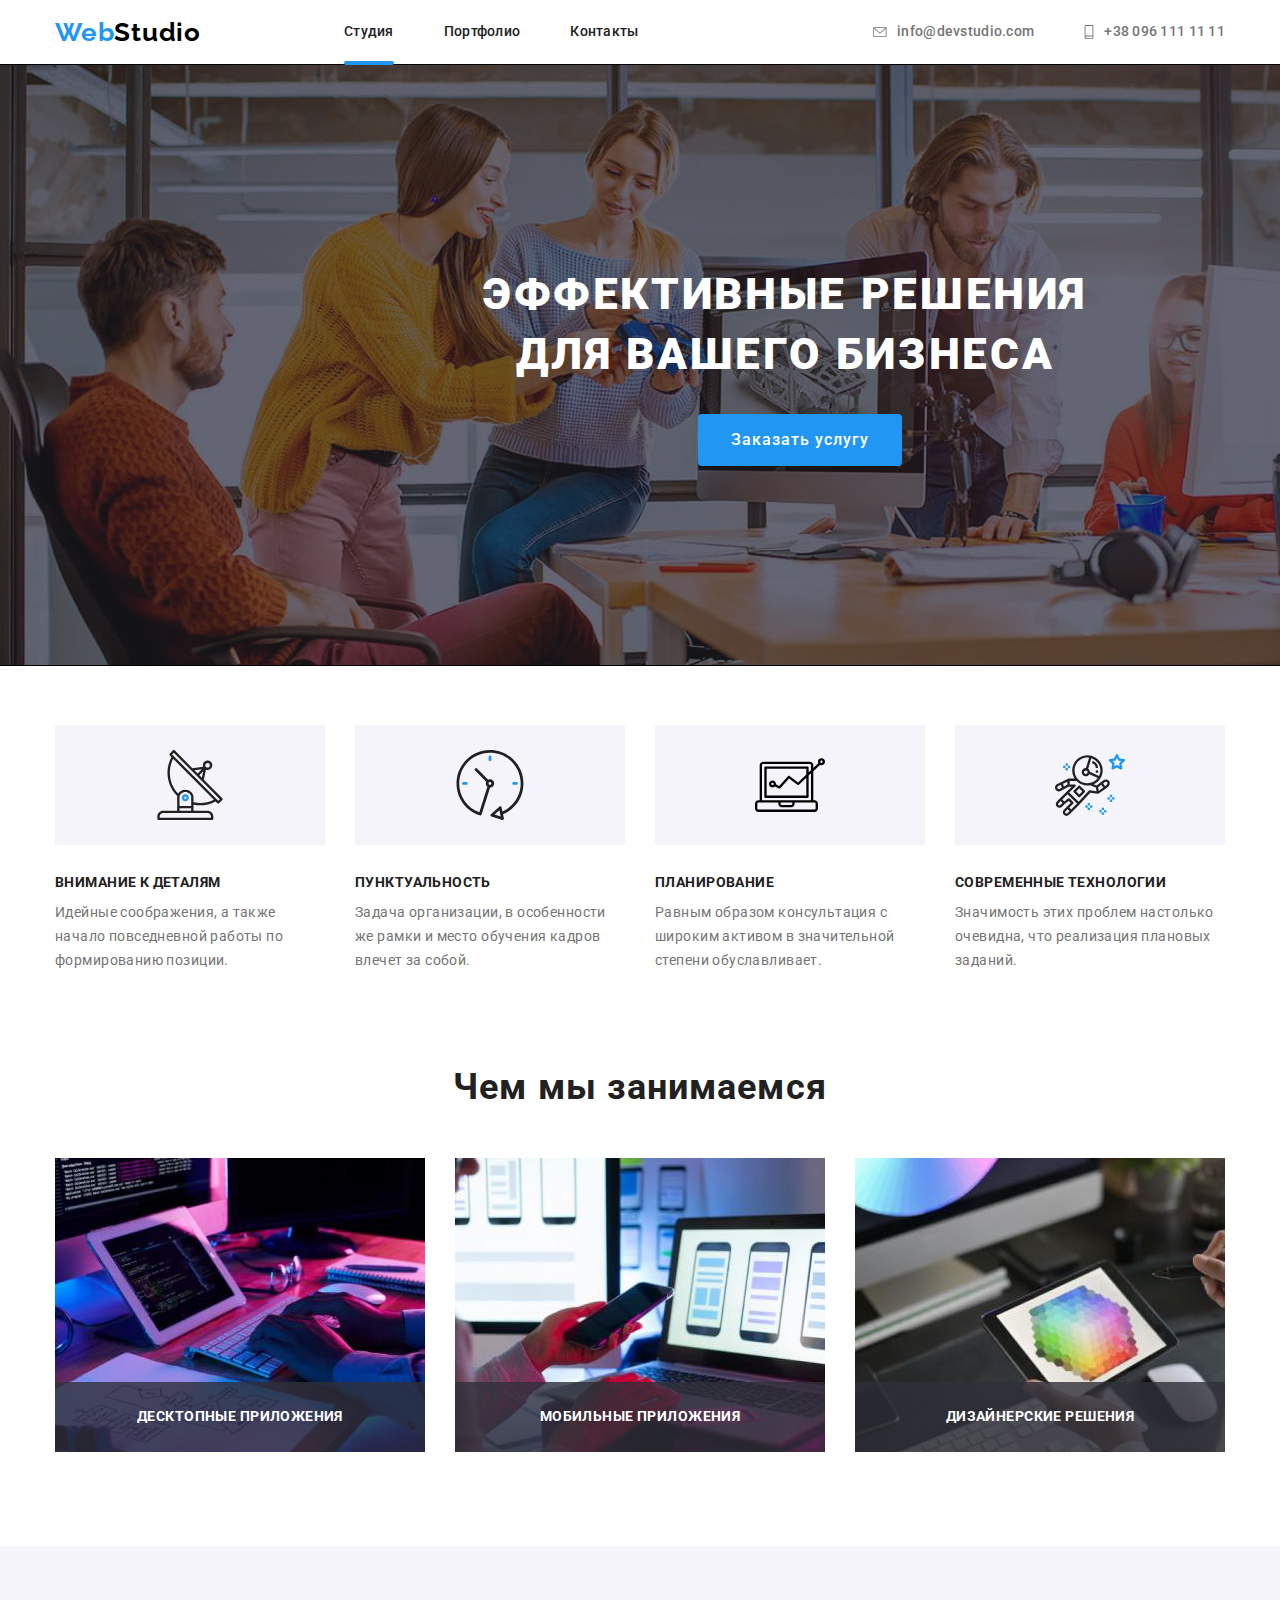
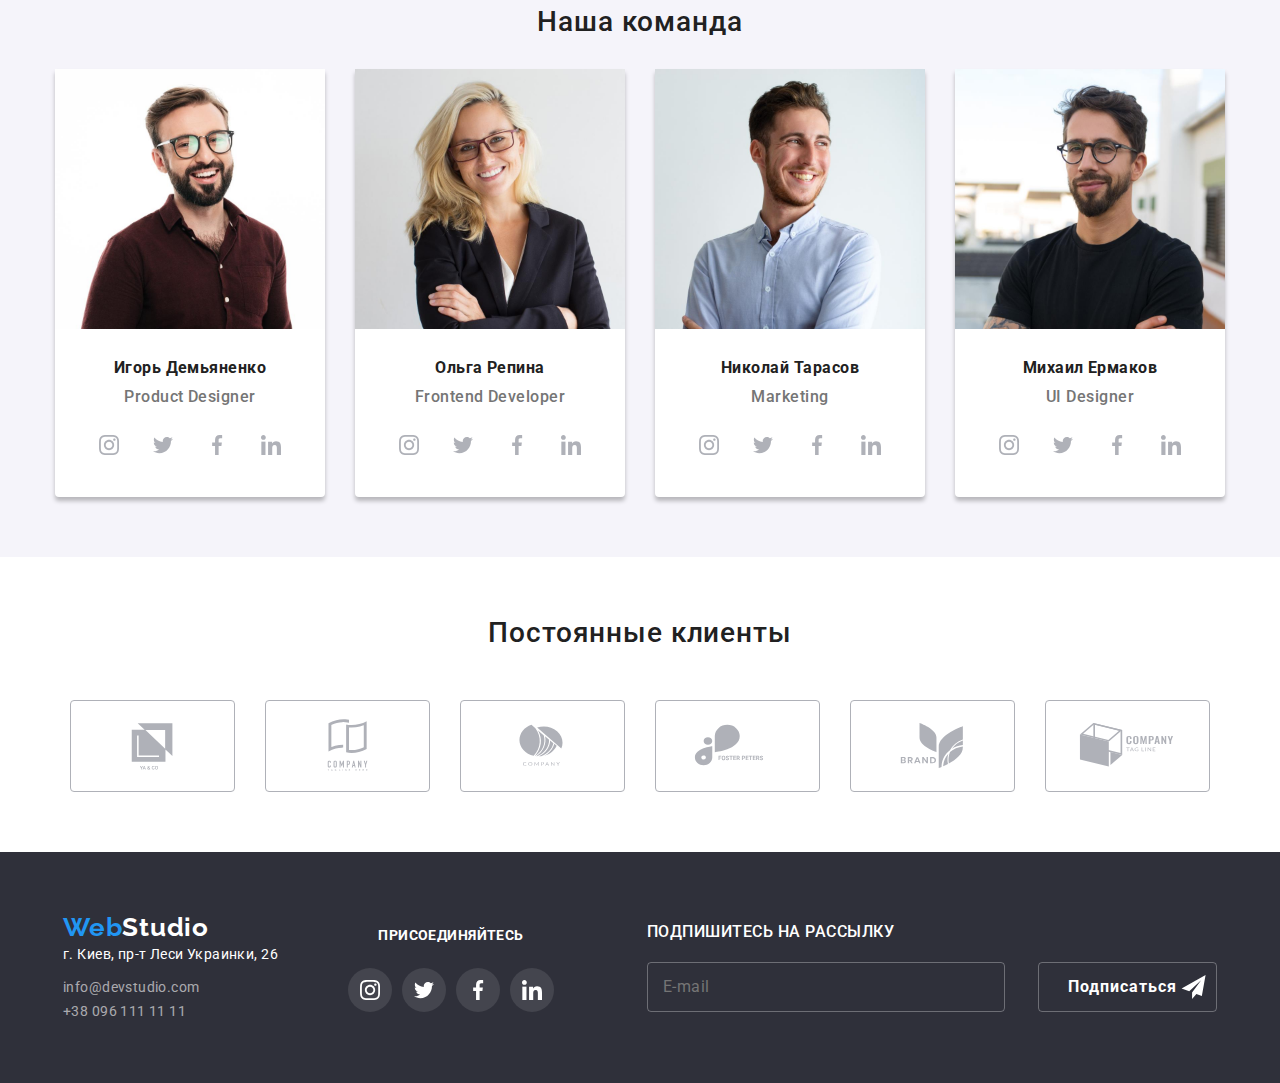
==== commit 4221aa0e: "28/12" ====
--- a/index.html
+++ b/index.html
@@ -29,7 +29,7 @@
   <body>
     <!-- Шапка сайта-->
 
-    <!-- <header class="header">
+    <header class="header">
       <div class="conteiner header-main">
         <nav class="header-navigation">
         <a class="logo" href="">
@@ -72,11 +72,78 @@
           </a>
         </li>
       </ul>
-    </div>
-    </header> -->
-
-    <!--Основная информация сайта-->
-    <!-- <main> -->
+</div>
+<!-- Мобильное меню -->
+      <button type="button" class="open-menu-btn">
+        <svg class="icon-link-menu" width="24" height="16">
+            <use href="./images/icons/symbol-defs.svg#icon-menu_24px">
+            </use>
+          </svg>
+      </button>
+      <div class="mob-menu is-hidden">
+        <div class="conteiner">
+          <div class="mob-menu-top">
+         <button type="button" class="close-menu-btn">
+    <svg class="modal-close-icone" width="18" height="18">
+      <use href="./images/icons/symbol-defs.svg#icon-close_24px">
+      </use>
+    </svg>
+  </button>
+   <ul class="list mob-menu-list-navigation__list-menu list-menu">
+          <li class="mob-menu-list-item">
+            <a class="link mob-menu-list-link" href="./index.html">Студия</a>
+          </li>
+          <li class="mob-menu-list-item item">
+            <a class="link mob-menu-list-link" href="./portfolio.html">Портфолио</a>
+          </li>
+          <li class="mob-menu-list-item item">
+            <a class="link mob-menu-list-link" href="">Контакты</a>
+          </li>
+        </ul>
+        </div>
+        <div class="mob-menu-bottom">
+         <ul class="list mob-menu-contact-list contacts-list">
+           <li class="mob-menu-contacts-link">
+          <a class="link mob-menu-link-phone" href="tel:+380961111111">
+          +38 096 111 11 11
+          </a>
+        </li>
+        <li class="mob-menu-contacts-link">
+          <a class="link mob-menu-link-mail" href="milto:info@devstudio.com">
+           info@devstudio.com
+          </a>
+        </li>
+      </ul>
+      <ul class="list mob-menu__social-list social-list">
+                  <li class="mob-menu-item__social-item">
+                    <a href="" class="link mob-menu__social-link social-link">
+                     <p>Instagram</p> 
+                    </a>
+                  </li>
+                <li class="mob-menu-item__social-item">
+                    <a href="" class="link mob-menu__social-link social-link">
+                      <p>Twitter</p>
+                    </a>
+                  </li>
+                  <li class="mob-menu-item__social-item">
+                    <a href="" class="link mob-menu__social-link social-link">
+                      <p>Facebook</p>
+                    </a>
+                  </li>
+                  <li class="mob-menu-item__social-item">
+                    <a href="" class="link mob-menu__social-link social-link">
+                     <p>LinkedIn</p> 
+                    </a>
+                  </li>
+                </ul>
+          </div>
+      </div>
+      </div>
+    
+    </header>
+
+    <!-- Основная информация сайта -->
+    <main>
 
     <section class="hero-main"> 
     <div class="conteiner">
@@ -85,88 +152,159 @@
   </div>
   </section>
 
-    <!-- <section class="conteiner-hero">
-      <div class="conteiner"> 
+    <section class="conteiner-hero">
+      <div class="conteiner">
         <ul class="list conteiner-hero__list-specification list-specification">
-            <li class="list-specification__item-specification item-specification">
-              <div class="list-specification__thumb thumb">
-                <svg class="list-specification__icon icon" width="65.32" height="70">
-                  <use href="./images/icons/symbol-defs.svg#icon-antenna-1">
-                </use> 
-                </svg>
-              </div>
-            <h3 class="list-specification__title-specification title-specification">Внимание к деталям</h3>
-            <p class="list-specification__content-specification content-specification">Идейные соображения, а также начало повседневной работы по формированию позиции.</p>
-            </li>
-            <li class="list-specification__item-specification item-specification">
-              <div class="list-specification__thumb thumb">
-                <svg class="list-specification__icon icon" width="65.32" height="70">
-                  <use href="./images/icons/symbol-defs.svg#icon-clock-1">
-                </use> 
-                </svg>
-              </div>
-            <h3 class="list-specification__title-specification title-specification">Пунктуальность</h3>
-            <p class="list-specification__content-specification content-specification">Задача организации, в особенности же рамки и место обучения кадров влечет за собой.</p>
-            </li>
-            <li class="list-specification__item-specification item-specification">
-              <div class="list-specification__thumb thumb">
-                <svg class="list-specification__icon icon" width="65.32" height="70">
-                  <use href="./images/icons/symbol-defs.svg#icon-Vector">
-                </use> 
-                </svg>
-              </div>
-            <h3 class="list-specification__title-specification title-specification">Планирование</h3>
-            <p class="list-specification__content-specification content-specification">Равным образом консультация с широким активом в значительной степени обуславливает.</p>
-            </li>
-            <li class="list-specification__item-specification item-specification"> 
-              <div class="list-specification__thumb thumb">
-                <svg class="list-specification__icon icon" width="65.32" height="70">
-                  <use href="./images/icons/symbol-defs.svg#icon-astronaut-1">
-                </use> 
-                </svg>
-              </div>
-            <h3 class="list-specification__title-specification title-specification">Современные технологии</h3>
-            <p class="list-specification__content-specification content-specification">Значимость этих проблем настолько очевидна, что реализация плановых заданий.</p>
-            </li>
+          <li class="list-specification__item-specification item-specification">
+            <div class="list-specification__thumb thumb">
+              <svg class="list-specification__icon icon" width="70" height="70">
+                <use href="./images/icons/symbol-defs.svg#icon-antenna-1"></use>
+              </svg>
+            </div>
+            <h3
+              class="
+                list-specification__title-specification
+                title-specification
+              "
+            >
+              Внимание к деталям
+            </h3>
+            <p
+              class="
+                list-specification__content-specification
+                content-specification
+              "
+            >
+              Идейные соображения, а также начало повседневной работы по
+              формированию позиции.
+            </p>
+          </li>
+          <li class="list-specification__item-specification item-specification">
+            <div class="list-specification__thumb thumb">
+              <svg class="list-specification__icon icon" width="70" height="70">
+                <use href="./images/icons/symbol-defs.svg#icon-clock-1"></use>
+              </svg>
+            </div>
+            <h3
+              class="
+                list-specification__title-specification
+                title-specification
+              "
+            >
+              Пунктуальность
+            </h3>
+            <p
+              class="
+                list-specification__content-specification
+                content-specification
+              "
+            >
+              Задача организации, в особенности же рамки и место обучения кадров
+              влечет за собой.
+            </p>
+          </li>
+          <li class="list-specification__item-specification item-specification">
+            <div class="list-specification__thumb thumb">
+              <svg class="list-specification__icon icon" width="70" height="70">
+                <use href="./images/icons/symbol-defs.svg#icon-Vector"></use>
+              </svg>
+            </div>
+            <h3
+              class="
+                list-specification__title-specification
+                title-specification
+              "
+            >
+              Планирование
+            </h3>
+            <p
+              class="
+                list-specification__content-specification
+                content-specification
+              "
+            >
+              Равным образом консультация с широким активом в значительной
+              степени обуславливает.
+            </p>
+          </li>
+          <li class="list-specification__item-specification item-specification">
+            <div class="list-specification__thumb thumb">
+              <svg class="list-specification__icon icon" width="70" height="70">
+                <use
+                  href="./images/icons/symbol-defs.svg#icon-astronaut-1"
+                ></use>
+              </svg>
+            </div>
+            <h3
+              class="
+                list-specification__title-specification
+                title-specification
+              "
+            >
+              Современные технологии
+            </h3>
+            <p
+              class="
+                list-specification__content-specification
+                content-specification
+              "
+            >
+              Значимость этих проблем настолько очевидна, что реализация
+              плановых заданий.
+            </p>
+          </li>
         </ul>
-        </div>
-    </section> -->
-
-    <!-- <section class="conteiner-work">
+      </div>
+    </section>
+
+    <section class="conteiner-work ">
       <div class="conteiner">
         <h2 class="work__hero-title-work hero-title-work">Чем мы занимаемся</h2>
         <ul class="list work__list-work list-work">
-            <li class="list-work__list-work-foto list-work-foto">
-            <img src="./images/works 1 (1).jpg" 
-            alt="фото работы на компьютере"
-            width="370"
-            height="294">
+          <li class="list-work__list-work-foto list-work-foto">
+            <img
+              src="./images/works 1 (1).jpg"
+              alt="фото работы на компьютере"
+              width="370"
+              height="294"
+            />
             <div class="list-work__work-proposition work-proposition">
-              <p class="list-work__work-proposition-name work-proposition-name">Десктопные приложения</p>
-            </div>
-            </li>
-            <li class="list-work__list-work-foto list-work-foto">
-            <img src="./images/works 2.jpg" 
-            alt="фото работы на ноутбуке"
-             width="370"
-            height="294">
-             <div class="list-work__work-proposition work-proposition">
-              <p class="list-work__work-proposition-name work-proposition-name">Мобильные приложения</p>
-            </div>
-            </li>
-            <li class="list-work__list-work-foto list-work-foto">
-            <img src="./images/works 3.jpg" alt="фото работы на планшете"
-             width="370"
-            height="294">
-             <div class="list-work__work-proposition work-proposition">
-              <p class="list-work__work-proposition-name work-proposition-name">Дизайнерские решения</p>
-            </div>
-            </li>
+              <p class="list-work__work-proposition-name work-proposition-name">
+                Десктопные приложения
+              </p>
+            </div>
+          </li>
+          <li class="list-work__list-work-foto list-work-foto">
+            <img
+              src="./images/works 2.jpg"
+              alt="фото работы на ноутбуке"
+              width="370"
+              height="294"
+            />
+            <div class="list-work__work-proposition work-proposition">
+              <p class="list-work__work-proposition-name work-proposition-name">
+                Мобильные приложения
+              </p>
+            </div>
+          </li>
+          <li class="list-work__list-work-foto list-work-foto">
+            <img
+              src="./images/works 3.jpg"
+              alt="фото работы на планшете"
+              width="370"
+              height="294"
+            />
+            <div class="list-work__work-proposition work-proposition">
+              <p class="list-work__work-proposition-name work-proposition-name">
+                Дизайнерские решения
+              </p>
+            </div>
+          </li>
         </ul>
       </div>
-    </section> -->
-
-    <!-- <section class="conteiner-team">
+    </section>
+
+    <section class="conteiner-team">
       <div class="conteiner">
         <h2 class="team__title-team title-team">Наша команда</h2>
         <ul class="list team__list-team list-team">
@@ -346,9 +484,9 @@
             </li>
         </ul>
       </div>
-     </section> -->
-
-    <!-- <section class="clients">
+     </section>
+
+    <section class="clients">
        <div class="conteiner">
          <h2 class="clients__title-clients title-clients">Постоянные клиенты</h2>
          <ul class="list list-clients">
@@ -411,13 +549,14 @@
          </ul>
        </div>
        
-     </section> -->
-
-    <!-- </main> -->
-
-    <!-- <footer class="conteiner-footer">
+     </section>
+
+    </main>
+
+    <footer class="conteiner-footer">
     <div class="conteiner conteiner-footer__footer-main footer-main">
-      <div class="conteiner-footer__inform">
+      
+        <div class="conteiner-footer__inform">
           <a class="logo logo-footer" href="./index.html">
             <span class="logo-span">Web</span>Studio
           </a>
@@ -472,7 +611,9 @@
                     </a>
                   </li>
                 </ul>
-          </div>
+          
+      </div>
+      
       <div class="conteiner-footer-proposition">
         <h2 class="footer-title-proposition">Подпишитесь на рассылку</h2>
           <form action="#" class="footer-form">
@@ -488,8 +629,9 @@
       
       </div>
  </div>
- </footer> -->
-    <!-- <div class="is-hidden backdrop" data-modal>
+ </footer>
+    <div class="is-hidden backdrop" data-modal>
+     
   <div class="modal">
   <button type="button" class="modal-close" data-modal-close>
     <svg class="modal-close-icone" width="18" height="18">
@@ -537,16 +679,16 @@
             <label for="policy" class="check-text"><span class="check-item"><svg class="icone-check" width="11" height="8">
             <use href="./images/icons/symbol-defs.svg#icon-icon-check-2">
             </use>
-            </svg></span>Соглашаюсь с рассылкой и принимаю&nbsp;
-            <a href="" class="policy-link">Условия договора</a>
+            </svg>
+          </span>Соглашаюсь с рассылкой и принимаю&nbsp;<a href="" class="policy-link">Условия договора</a>
             </label>
           </div>
         <button type="submit" class="btn modal-btn">Отправить</button>
                
     </form>
 </div>
-
-</div> -->
+</div>
     <script src="./js/modal.js"></script>
+    <script src="./js/menu.js"></script>
   </body>
 </html>
--- a/css/main.css
+++ b/css/main.css
@@ -28,6 +28,30 @@
   --timing-function: cubic-bezier(0.4, 0, 0.2, 1);
 }
 
+.list-team__mamber-social-link, .footer-social-link {
+  width: 100%;
+  height: 100%;
+  border-radius: 50%;
+  display: flex;
+  align-items: center;
+  justify-content: center;
+  transition: background-color 250ms var(--timing-function);
+}
+
+.list-team__mamber-social-link:hover, .footer-social-link:hover, .list-team__mamber-social-link:focus, .footer-social-link:focus {
+  background-color: #2196f3;
+}
+
+.list-team__social-team-item, .social-footer-item {
+  width: 44px;
+  height: 44px;
+  display: flex;
+}
+
+.list-team__social-team-item + .list-team__social-team-item, .social-footer-item + .list-team__social-team-item, .list-team__social-team-item + .social-footer-item, .social-footer-item + .social-footer-item {
+  margin-left: 10px;
+}
+
 P h1,
 h2,
 h3,
@@ -43,18 +67,15 @@
 }
 
 img {
+  width: 100%;
   display: block;
   max-width: 100%;
 }
 
-button {
-  cursor: pointer;
-}
-
 .conteiner-footer-social-links {
-  display: block;
   padding: 0;
   margin: 0;
+  display: block;
 }
 
 .social-list-footer {
@@ -63,60 +84,50 @@
   justify-content: center;
 }
 
-.social-team-list {
+.list-team__social-team-list {
   display: flex;
   align-items: center;
   justify-content: center;
   margin-top: 16px;
 }
 
-.social-team-item {
-  width: 44px;
-  height: 44px;
-  display: flex;
-}
-
-.social-team-item + .social-team-item {
-  margin-left: 10px;
-}
-
-.mamber-social-link {
-  width: 100%;
-  height: 100%;
-  border-radius: 50%;
-  display: flex;
-  align-items: center;
-  justify-content: center;
-  transition: background-color 250ms var(--timing-function);
-}
-
-.mamber-social-link:focus,
-.mamber-social-link:hover {
-  background-color: #2196f3;
-}
-
-.mamber-social-icon {
+.list-team__mamber-social-icon {
   display: flex;
   fill: var(--link-color-second);
   transition: fill 250ms var(--timing-function);
 }
 
-.mamber-social-link:hover .mamber-social-icon,
-.mamber-social-link:focus .mamber-social-icon {
-  fill: #fff;
-}
-
 .conteiner {
-  /* width: 1200px; */
-  /* padding-left: 15px; */
+  width: 100%;
+  padding-left: 15px;
   padding-right: 15px;
-  /* margin-left: auto; */
-  /* margin-right: auto; */
+  margin-left: auto;
+  margin-right: auto;
   padding-top: -94px;
   padding-bottom: -94px;
 }
 
+@media screen and (min-width: 480px) {
+  .conteiner {
+    width: 480px;
+  }
+}
+
+@media screen and (min-width: 768px) {
+  .conteiner {
+    width: 768px;
+  }
+}
+
+@media screen and (min-width: 1200px) {
+  .conteiner {
+    width: 1200px;
+  }
+}
+
 body {
+  width: 100vw;
+  height: 100vh;
   font-family: Roboto, sans-serif;
   margin: 0;
 }
@@ -135,7 +146,33 @@
   letter-spacing: 0.02em;
   color: var(--second-link-color);
   cursor: pointer;
-  transition: color 250ms var(--timing-function);
+  transition: color 250ms var(--timing-function), background-color 250ms var(--timing-function);
+}
+
+.mamber-social-link:hover .link,
+.mamber-social-link:focus .link {
+  fill: #fff;
+}
+
+.link:hover, .link:focus {
+  color: var(--link-accent);
+}
+
+button {
+  display: block;
+  cursor: pointer;
+}
+
+svg {
+  display: block;
+  max-width: 100%;
+  height: auto;
+  padding: 0;
+}
+
+p {
+  margin-top: 0;
+  margin-bottom: 0;
 }
 
 .visually-hidden {
@@ -159,16 +196,12 @@
   transition: opacity 250ms linear, visibility 250ms linear;
   visibility: visible;
   opacity: 1;
-}
-
-.backdrop .is-hidden .modal {
-  transform: scale(1.5) rotate(180deg);
-  transition: transform 250ms perspective-origin 250ms;
+  z-index: 6;
 }
 
 .modal {
-  width: 528px;
-  min-height: 581px;
+  max-width: 450px;
+  min-height: 609px;
   background-color: #fff;
   border-radius: 4px;
   top: 50%;
@@ -179,6 +212,20 @@
   transform: translate(-50%, -50%);
   position: absolute;
   transition: transform 250ms, perspective-origin 250ms;
+  overflow: scroll;
+}
+
+.backdrop .is-hidden .modal {
+  transform: scale(1.5) rotate(180deg);
+  transition: transform 250ms perspective-origin 250ms;
+}
+
+@media screen and (min-width: 1200px) {
+  .modal {
+    min-width: 528px;
+    height: 581px;
+    overflow: hidden;
+  }
 }
 
 .modal-close {
@@ -204,12 +251,21 @@
 .title-modal {
   font-weight: 700;
   font-size: 20px;
-  line-height: 1.15;
+  line-height: 1.5;
+  letter-spacing: 0.03em;
   text-align: center;
-  letter-spacing: 0.03em;
   margin-bottom: 12px;
   margin-top: 0;
   color: var(--second-title-color);
+}
+
+@media screen and (min-width: 1200px) {
+  .title-modal {
+    font-weight: 700;
+    font-size: 20px;
+    line-height: 1.15;
+    letter-spacing: 0.03em;
+  }
 }
 
 .modal-form-input {
@@ -273,8 +329,7 @@
   cursor: pointer;
   border: 1px solid transparent;
   border-radius: 4px;
-  box-shadow: 0px 1px 3px rgba(0, 0, 0, 0.12), 0px 1px 1px rgba(0, 0, 0, 0.14),
-    0px 2px 1px rgba(0, 0, 0, 0.2);
+  box-shadow: 0px 1px 3px rgba(0, 0, 0, 0.12), 0px 1px 1px rgba(0, 0, 0, 0.14), 0px 2px 1px rgba(0, 0, 0, 0.2);
 }
 
 .modal-btn:hover {
@@ -297,13 +352,25 @@
 }
 
 .check-text {
-  font-weight: normal;
-  font-size: 14px;
-  line-height: 1.71;
-  letter-spacing: 0.03em;
-  display: flex;
-  align-items: center;
+  font-weight: 400;
+  font-size: 8px;
+  line-height: 1;
+  letter-spacing: 0.01em;
+  display: flex;
+  align-items: center;
+  white-space: nowrap;
+  overflow: hidden;
   color: var(--main-text-color);
+}
+
+@media screen and (min-width: 1200px) {
+  .check-text {
+    font-weight: 400;
+    font-size: 14px;
+    line-height: 1.71;
+    letter-spacing: 0.03em;
+    justify-content: center;
+  }
 }
 
 .check-item {
@@ -327,50 +394,98 @@
 }
 
 .policy-link {
+  font-weight: 400;
+  font-size: 8px;
+  line-height: 1;
+  letter-spacing: 0.01em;
   color: var(--accent-color);
 }
 
-.title-team {
-  margin-bottom: 50px;
+@media screen and (min-width: 1200px) {
+  .policy-link {
+    font-weight: 400;
+    font-size: 14px;
+    line-height: 1.71;
+    letter-spacing: 0.03em;
+  }
+}
+
+.team__title-team {
+  margin-bottom: 30px;
   margin-top: 0;
-  font-weight: bold;
-  font-size: 36px;
-  line-height: 1.16;
+  font-weight: 500;
+  font-size: 28px;
+  line-height: 1.17;
+  letter-spacing: 0.03em;
   text-align: center;
-  letter-spacing: 0.03em;
   color: var(--second-title-color);
 }
 
-.title-work {
+.work__hero-title-work {
   margin-bottom: 0;
   margin-top: 0;
   font-weight: 700;
-  font-size: 18px;
-  line-height: 2;
-  letter-spacing: 0.06em;
+  font-size: 36px;
+  line-height: 1.16;
+  letter-spacing: 0.03em;
   color: var(--second-title-color);
 }
 
-.title-clients {
+.clients__title-clients {
   margin-bottom: 50px;
   margin-top: 0;
-  font-weight: bold;
-  font-size: 36px;
-  line-height: 1.16;
+  font-weight: 500;
+  font-size: 28px;
+  line-height: 1.17;
+  letter-spacing: 0.03em;
   text-align: center;
-  letter-spacing: 0.03em;
   color: var(--second-title-color);
 }
 
 .list-btn {
-  display: flex;
-  align-items: center;
-  justify-content: center;
-  margin-bottom: 50px;
-}
-
-.list-btn .title-btn + .title-btn {
+  margin-bottom: 40px;
+}
+
+@media screen and (min-width: 768px) {
+  .list-btn {
+    display: flex;
+    justify-content: center;
+    margin-bottom: 30px;
+  }
+}
+
+@media screen and (min-width: 1200px) {
+  .list-btn {
+    display: flex;
+    flex-wrap: wrap;
+    align-items: center;
+    justify-content: center;
+    margin-bottom: 40px;
+  }
+}
+
+.title-btn {
+  display: inline-flex;
+  justify-content: center;
+  align-items: center;
   margin-left: 8px;
+  margin-bottom: 15px;
+}
+
+.title-btn:last-child {
+  margin-bottom: 0;
+}
+
+@media screen and (min-width: 768px) {
+  .title-btn {
+    margin-bottom: 0px;
+  }
+}
+
+@media screen and (min-width: 1200px) {
+  .title-btn {
+    margin-bottom: 0;
+  }
 }
 
 .title-btn-portfolio {
@@ -378,52 +493,59 @@
   border-radius: 4px;
   padding: 6px 22px;
   font-family: inherit;
-  font-style: normal;
   font-weight: 500;
   font-size: 16px;
   line-height: 1.62;
+  letter-spacing: 0.03em;
+  font-style: normal;
   text-align: center;
-  letter-spacing: 0.03em;
   color: var(--third-btn-color);
   background-color: var(--background-btn);
   border: 1px solid transparent;
   cursor: pointer;
-  transition: box-shadow 250ms var(--timing-function),
-    color 250ms var(--timing-function),
-    background-color 250ms var(--timing-function);
-}
-
-.title-btn-portfolio:hover,
-.title-btn-portfolio:focus {
+  transition: box-shadow 250ms var(--timing-function), color 250ms var(--timing-function), background-color 250ms var(--timing-function);
+}
+
+.title-btn-portfolio:hover, .title-btn-portfolio:focus {
   color: var(--second-btn-color);
   background-color: var(--first-btn-color);
   box-shadow: 0px 4px 4px rgba(0, 0, 0, 0.25);
 }
 
 .btn-footer-proposition {
-  display: flex;
   width: 200px;
   height: 50px;
-  align-items: center;
+  display: flex;
+  align-items: center;
+  justify-content: center;
+  margin-left: auto;
+  margin-right: auto;
   padding-left: 29px;
-  background-color: transparent;
+  border-color: var(--accent-color);
+  background-color: var(--accent-color);
   box-sizing: border-box;
   border: 1px solid rgba(255, 255, 255, 0.3);
   border-radius: 4px;
   font-weight: 700;
   font-size: 16px;
   line-height: 1.87;
+  letter-spacing: 0.06em;
   text-align: center;
-  letter-spacing: 0.06em;
   color: white;
   fill: white;
-  transition: border-color 250ms var(--timing-function),
-    background-color 250ms var(--timing-function);
-}
-
-.btn-footer-proposition:hover {
-  border-color: var(--accent-color);
-  background-color: var(--accent-color);
+  transition: border-color 250ms var(--timing-function), background-color 250ms var(--timing-function);
+}
+
+@media screen and (min-width: 1200px) {
+  .btn-footer-proposition {
+    margin: 0;
+    margin-left: 0;
+    background-color: transparent;
+  }
+  .btn-footer-proposition:hover, .btn-footer-proposition:focus {
+    border-color: var(--accent-color);
+    background-color: var(--accent-color);
+  }
 }
 
 .header {
@@ -431,16 +553,18 @@
   border-bottom: 1px solid var(--border-color-head);
 }
 
-.header-main {
-  display: flex;
-  align-items: center;
-  justify-content: space-around;
+@media screen and (min-width: 768px) {
+  .header-main {
+    display: flex;
+    align-items: center;
+    justify-content: center;
+  }
 }
 
 .header-navigation {
   display: flex;
   align-items: center;
-  justify-content: center;
+  justify-content: flex-start;
   text-decoration: none;
   font-weight: 700;
   font-size: 26px;
@@ -449,20 +573,18 @@
   color: var(--header-second-text-color);
 }
 
-.header-list {
-  display: flex;
-}
-
-.header-list .header-item + .header-item {
-  margin-left: 50px;
-}
-
-.header-item:last-child {
-  margin-right: 0;
+.header-navigation__header-list {
+  display: none;
+}
+
+@media screen and (min-width: 768px) {
+  .header-navigation__header-list {
+    display: flex;
+  }
 }
 
 .header-link {
-  display: block;
+  display: flex;
   position: relative;
   padding-top: 24px;
   padding-bottom: 24px;
@@ -472,10 +594,135 @@
   letter-spacing: 0.02em;
   text-decoration: none;
   color: var(--link-color);
+  margin-left: 50px;
+}
+
+.open-menu-btn {
+  margin: 0;
+  align-items: center;
+  justify-content: center;
+  border: none;
+  background-color: transparent;
+}
+
+@media screen and (min-width: 768px) {
+  .open-menu-btn {
+    display: none;
+  }
+}
+
+.close-menu-btn {
+  display: block;
+  margin-left: auto;
+  margin-bottom: 8.33px;
+  align-items: center;
+  justify-content: center;
+  border: none;
+  background-color: transparent;
+}
+
+.close-menu-btn:hover, .close-menu-btn:focus {
+  color: var(--link-accent);
+}
+
+.mob-menu {
+  position: fixed;
+  top: 0;
+  background-color: #fff;
+  width: 100vw;
+  height: 100vh;
+  z-index: 5;
+  padding-top: 21px;
+  padding-bottom: 48px;
+  padding-left: 40px;
+  visibility: visible;
+  opacity: 1;
+}
+
+.mob-menu .conteiner {
+  height: 100%;
+  display: flex;
+  flex-direction: column;
+  justify-content: space-between;
+}
+
+@media screen and (min-width: 768px) {
+  .mob-menu {
+    display: none;
+  }
+}
+
+.is-hidden {
+  visibility: hidden;
+  opacity: 0;
+  pointer-events: none;
+}
+
+.mob-menu-list-link {
+  font-weight: 500;
+  font-size: 40px;
+  line-height: 1.175;
+  letter-spacing: 0.02em;
+  color: #212121;
+}
+
+.mob-menu-list-link::hover, .mob-menu-list-link::focus {
+  color: var(--link-accent);
+}
+
+.mob-menu-list-item:not(:last-child) {
+  margin-bottom: 32px;
+}
+
+.mob-menu-contacts-link {
+  margin-bottom: 32px;
+}
+
+.mob-menu-contacts-link:last-child {
+  margin-bottom: 64px;
+}
+
+.mob-menu-link-phone {
+  font-weight: 500;
+  font-size: 24px;
+  line-height: 1.176;
+  letter-spacing: 0.02em;
+  color: var(--link-accent);
+}
+
+.mob-menu-link-mail {
+  font-weight: 500;
+  font-size: 24px;
+  line-height: 1.176;
+  letter-spacing: 0.02em;
+  color: #757575;
+}
+
+.mob-menu__social-list {
+  display: flex;
+}
+
+.mob-menu-item__social-item {
+  display: block;
+  margin-top: 0;
+  margin-bottom: 0;
+}
+
+.mob-menu-item__social-item:not(:last-child) {
+  margin-right: 10px;
+  padding-right: 10px;
+  border-right: 1px solid rgba(33, 33, 33, 0.2);
+}
+
+.mob-menu__social-link {
+  font-weight: 500;
+  font-size: 18px;
+  line-height: 1.22;
+  letter-spacing: 0.02em;
+  color: var(--link-accent);
 }
 
 .conteiner-footer {
-  display: flex;
   background-color: var(--background-color-footer);
   padding-top: 60px;
   padding-bottom: 60px;
@@ -483,121 +730,190 @@
   margin-right: 0;
 }
 
-.footer-main {
-  display: flex;
-  align-items: baseline;
-  justify-content: space-between;
-}
-
-.conteiner-footer-inform {
+.conteiner-footer__footer-main {
+  text-align: center;
+  align-items: center;
+  justify-content: center;
+}
+
+@media screen and (min-width: 768px) {
+  .conteiner-footer__footer-main {
+    display: flex;
+    flex-wrap: wrap;
+    justify-content: space-around;
+  }
+}
+
+@media screen and (min-width: 1200px) {
+  .conteiner-footer__footer-main {
+    justify-content: center;
+  }
+}
+
+.conteiner-footer__inform {
   display: block;
   padding: 0;
   margin: 0;
 }
 
+@media screen and (min-width: 1200px) {
+  .conteiner-footer__inform {
+    margin-right: 70px;
+    text-align: left;
+  }
+}
+
 .address {
-  display: flex;
+  text-align: center;
   padding-bottom: 9px;
-  font-style: normal;
-  font-weight: normal;
+  margin-top: 20px;
+  font-weight: 400;
   font-size: 14px;
   line-height: 1.71;
   letter-spacing: 0.03em;
+  font-style: normal;
   color: var(--footer-text-color);
 }
 
-.title-social-links {
+@media screen and (min-width: 1200px) {
+  .address {
+    margin-top: 0;
+  }
+}
+
+.conteiner-footer__title-social-links {
+  margin-top: 60px;
   margin-bottom: 20px;
-  font-weight: bold;
+  font-weight: 500;
+  font-size: 16px;
+  line-height: 1.14;
+  letter-spacing: 0.03em;
+  text-transform: uppercase;
+  color: var(--footer-text-color);
+}
+
+@media screen and (min-width: 768px) {
+  .conteiner-footer__title-social-links {
+    margin-top: 5px;
+  }
+}
+
+@media screen and (min-width: 1200px) {
+  .conteiner-footer__title-social-links {
+    margin-top: 0;
+    font-weight: 700;
+    font-size: 14px;
+    line-height: 1.71;
+    letter-spacing: 0.03em;
+    text-transform: uppercase;
+  }
+}
+
+.conteiner-footer__list-link-footer {
+  display: block;
+}
+
+.footer-link {
+  margin-bottom: 9px;
+  font-weight: 400;
   font-size: 14px;
   line-height: 1.71;
   letter-spacing: 0.03em;
+  color: var(--footer-second-link-color);
+  background-color: #2f303a;
+}
+
+@media screen and (min-width: 768px) {
+  .footer-link {
+    margin-bottom: 0;
+  }
+}
+
+.footer-social-link {
+  background-color: #44454e;
+}
+
+.footer-social-icon {
+  fill: #fff;
+}
+
+.conteiner-footer-proposition {
+  text-align: center;
+  margin-top: 60px;
+  display: block;
+}
+
+@media screen and (min-width: 768px) {
+  .conteiner-footer-proposition {
+    margin-top: 60px;
+  }
+}
+
+@media screen and (min-width: 1200px) {
+  .conteiner-footer-proposition {
+    width: 570px;
+    margin: 0;
+    margin-left: 93px;
+  }
+}
+
+@media screen and (min-width: 1200px) {
+  .footer-form {
+    display: flex;
+    margin: 0;
+    justify-content: flex-start;
+    align-items: center;
+  }
+}
+
+.footer-label {
+  display: flex;
+  margin-bottom: 20px;
+}
+
+@media screen and (min-width: 768px) {
+  .footer-label {
+    width: 450px;
+    height: 50px;
+  }
+  .footer-label:hover, .footer-label:focus {
+    border-color: var(--accent-color);
+  }
+}
+
+@media screen and (min-width: 1200px) {
+  .footer-label {
+    margin: 0;
+  }
+}
+
+.footer-title-proposition {
+  margin-bottom: 20px;
+  font-weight: 500;
+  font-size: 16px;
+  line-height: 1.14;
+  letter-spacing: 0.03em;
   text-transform: uppercase;
   color: var(--footer-text-color);
 }
 
-.list-link-footer {
-  display: block;
-}
-
-.footer-link {
-  display: block;
-  margin-bottom: 9px;
-  font-weight: normal;
-  font-size: 14px;
-  line-height: 1.71;
-  letter-spacing: 0.03em;
-  color: var(--footer-second-link-color);
-  background-color: #2f303a;
-}
-
-.social-footer-item {
-  width: 44px;
-  height: 44px;
-  display: flex;
-}
-
-.social-footer-item + .social-footer-item {
-  margin-left: 10px;
-}
-
-.footer-social-link {
+@media screen and (min-width: 1200px) {
+  .footer-title-proposition {
+    text-align: left;
+  }
+}
+
+.email-footer-proposition {
   width: 100%;
-  height: 100%;
-  border-radius: 50%;
-  background-color: #44454e;
-  display: flex;
-  align-items: center;
-  justify-content: center;
-  transition: background-color 250ms var(--timing-function);
-}
-
-.footer-social-icon {
-  display: flex;
-  fill: var(--link-color-second);
-}
-
-.footer-social-link:hover,
-.footer-social-link:focus {
-  background-color: #2196f3;
-}
-
-.footer-social-link:hover .footer-social-icon,
-.footer-social-link:focus .footer-social-icon {
-  fill: #fff;
-}
-
-.conteiner-footer-proposition {
-  display: block;
-}
-
-.footer-form {
-  display: flex;
-  align-items: center;
-}
-
-.footer-title-proposition {
-  margin-bottom: 20px;
-  font-weight: bold;
-  font-size: 14px;
-  line-height: 1.71;
-  letter-spacing: 0.03em;
-  text-transform: uppercase;
-  color: var(--footer-text-color);
-}
-
-.email-footer-proposition {
-  width: 358px;
   height: 50px;
   margin-right: 12px;
   padding-left: 15px;
-  font-weight: normal;
+  font-weight: 400;
   font-size: 16px;
   line-height: 1.25;
-  display: flex;
+  letter-spacing: 0.03em;
   box-sizing: border-box;
   align-items: center;
-  letter-spacing: 0.03em;
   color: rgba(226, 226, 226, 0.6);
   border: 1px solid rgba(255, 255, 255, 0.3);
   border-radius: 4px;
@@ -605,33 +921,98 @@
   transition: border-color 250ms var(--timing-function);
 }
 
-.email-footer-proposition:hover {
+.email-footer-proposition:hover, .email-footer-proposition:focus {
   border-color: var(--accent-color);
 }
 
+@media screen and (min-width: 1200px) {
+  .email-footer-proposition {
+    width: 358px;
+  }
+}
+
 .hero-main {
-  /* max-width: 1600px; */
-  /* height: 600px; */
   margin-left: auto;
   margin-right: auto;
   outline: 1px solid black;
-  /* background-image: linear-gradient(
-      to right,
-      rgba(47, 48, 58, 0.4),
-      rgba(47, 48, 58, 0.4)
-    ),
-    url("../images/Img.jpg"); */
   background-repeat: no-repeat;
+  background-image: linear-gradient(to right, rgba(47, 48, 58, 0.4), rgba(47, 48, 58, 0.4)), url("../../images/hero/Header img (4)-min.jpg");
   background-size: cover;
   background-position: center;
   background-color: rgba(47, 48, 58, 0.4);
   text-align: center;
   justify-content: center;
-  padding-top: 200px;
-  padding-bottom: 200px;
-}
-
-.hero-btn {
+  padding-top: 118px;
+  padding-bottom: 118px;
+}
+
+@media (min-device-pixel-ratio: 2), (min-resolution: 192dpi), (min-resolution: 2dppx) {
+  .hero-main {
+    background-image: linear-gradient(to right, rgba(47, 48, 58, 0.4), rgba(47, 48, 58, 0.4)), url("../../images/hero/Header img mob 2x (1)-min.jpg");
+  }
+}
+
+@media screen and (min-width: 768px) {
+  .hero-main {
+    width: 768px;
+    background-image: linear-gradient(to right, rgba(47, 48, 58, 0.4), rgba(47, 48, 58, 0.4)), url("../../images/hero/Header img tab (1)-min.jpg");
+    padding-top: 200px;
+    padding-bottom: 200px;
+  }
+}
+
+@media screen and (min-width: 768px) and (min-device-pixel-ratio: 2), screen and (min-width: 768px) and (min-resolution: 192dpi), screen and (min-width: 768px) and (min-resolution: 2dppx) {
+  .hero-main {
+    background-image: linear-gradient(to right, rgba(47, 48, 58, 0.4), rgba(47, 48, 58, 0.4)), url("../../images/hero/Header img tab 2x (1)-min.jpg");
+  }
+}
+
+@media screen and (min-width: 1200px) {
+  .hero-main {
+    width: 1600px;
+    height: 600px;
+    background-image: linear-gradient(to right, rgba(47, 48, 58, 0.4), rgba(47, 48, 58, 0.4)), url("../../images/hero/Img (2)-min.jpg");
+  }
+}
+
+@media screen and (min-width: 1200px) and (min-device-pixel-ratio: 2), screen and (min-width: 1200px) and (min-resolution: 192dpi), screen and (min-width: 1200px) and (min-resolution: 2dppx) {
+  .hero-main {
+    background-image: linear-gradient(to right, rgba(47, 48, 58, 0.4), rgba(47, 48, 58, 0.4)), url("../../images/hero/header Img desctop 2x-min.jpg");
+  }
+}
+
+.hero-main__main-title {
+  margin-top: 0;
+  font-weight: 900;
+  font-size: 26px;
+  line-height: 1.62;
+  letter-spacing: 0.06em;
+  text-align: center;
+  text-transform: uppercase;
+  color: var(--main-title-color);
+}
+
+@media screen and (min-width: 768px) {
+  .hero-main__main-title {
+    width: 768px;
+    font-weight: 900;
+    font-size: 26px;
+    line-height: 1.62;
+    letter-spacing: 0.06em;
+  }
+}
+
+@media screen and (min-width: 1140px) {
+  .hero-main__main-title {
+    width: 1140px;
+    font-weight: 900;
+    font-size: 44px;
+    line-height: 1.36;
+    letter-spacing: 0.06em;
+  }
+}
+
+.hero-main__hero-btn {
   display: inline-block;
   justify-content: center;
   border-radius: 4px;
@@ -642,65 +1023,67 @@
   border: 1px solid transparent;
   text-align: center;
   font-weight: 500;
-  font-size: 14px;
-  line-height: 1.14;
-  letter-spacing: 0.02em;
+  font-size: 16px;
+  line-height: 1.87;
+  letter-spacing: 0.06em;
   color: var(--second-btn-color);
   background-color: var(--first-btn-color);
 }
 
 .conteiner-hero {
-  padding-top: 94px;
-  padding-bottom: 94px;
-  margin: 0;
-}
-
-.main-title {
-  margin-top: 0;
+  padding-top: 60px;
+  margin-right: 15px;
+  margin-left: 15px;
+}
+
+@media screen and (min-width: 768px) {
+  .conteiner-hero__list-specification {
+    display: flex;
+    flex-wrap: wrap;
+  }
+}
+
+@media screen and (min-width: 1200px) {
+  .conteiner-hero__list-specification {
+    display: flex;
+  }
+}
+
+.list-specification__item-specification {
   margin-bottom: 30px;
-  font-weight: 900;
-  font-size: 44px;
-  line-height: 1.36;
-  text-align: center;
-  letter-spacing: 0.06em;
-  text-transform: uppercase;
-  color: var(--main-title-color);
-}
-
-.list-specification {
-  display: flex;
-  margin: 0;
-}
-
-.list-specification .item-specification + .item-specification {
-  margin-left: 30px;
-}
-
-.item-specification {
-  display: block;
-  width: 270px;
-  margin: 0;
-  padding: 0;
-}
-
-.thumb {
-  width: 270px;
+}
+
+@media screen and (min-width: 768px) {
+  .list-specification__item-specification {
+    flex-basis: calc((100% - 30px) / 2);
+  }
+  .list-specification__item-specification:nth-child(2n) {
+    margin-left: 30px;
+  }
+}
+
+@media screen and (min-width: 1200px) {
+  .list-specification__item-specification {
+    flex-basis: calc((100% - 90px) / 4);
+    justify-content: space-between;
+    margin-bottom: 0;
+  }
+  .list-specification__item-specification + .list-specification__item-specification {
+    margin-left: 30px;
+  }
+}
+
+.list-specification__thumb {
   height: 120px;
   background-color: #f5f4fa;
   margin-bottom: 30px;
   display: flex;
   justify-content: center;
   align-items: center;
-}
-
-.thumb > .item-specification-thumb {
-  margin: 25px 102.34px;
   object-position: center;
 }
 
-.title-specification {
-  margin: 0;
-  padding-top: 0;
+.list-specification__title-specification {
   margin-bottom: 10px;
   font-weight: 700;
   font-size: 14px;
@@ -708,54 +1091,63 @@
   letter-spacing: 0.03em;
   text-transform: uppercase;
   color: var(--third-text-color);
-}
-
-.content-specification {
-  margin: 0;
-  padding: 0;
+  text-align: left;
+}
+
+.list-specification__content-specification {
+  font-weight: 400;
   font-size: 14px;
   line-height: 1.71;
   letter-spacing: 0.03em;
   color: var(--main-text-color);
+  text-align: left;
+  margin: 0;
 }
 
 .conteiner-work {
-  display: block;
-  text-align: center;
-  padding-bottom: 94px;
-  padding-left: 0;
-  padding-right: 0;
-}
-
-.hero-title-work {
+  display: none;
+}
+
+@media screen and (min-width: 1200px) {
+  .conteiner-work {
+    display: block;
+    text-align: center;
+    padding-left: 0;
+    padding-right: 0;
+    padding-bottom: 94px;
+    padding-top: 94px;
+  }
+}
+
+.work__hero-title-work {
   font-style: normal;
-  font-weight: bold;
+  font-weight: 700;
   font-size: 36px;
   line-height: 1.16;
+  letter-spacing: 0.03em;
   text-align: center;
-  letter-spacing: 0.03em;
   padding: 0;
   margin-top: 0;
   margin-bottom: 50px;
 }
 
-.list-work {
+.work__list-work {
   display: flex;
   margin: 0;
   justify-content: space-between;
 }
 
-.list-work-foto {
+.list-work__list-work-foto {
   display: flex;
   width: 370px;
   position: relative;
 }
 
-.list-work .list-work-foto + .list-work-foto {
+.list-work__list-work-foto + .list-work__list-work-foto {
   margin-left: 30px;
 }
 
-.work-proposition {
+.list-work__work-proposition {
   display: flex;
   position: absolute;
   width: 370px;
@@ -764,107 +1156,160 @@
   background-color: rgba(47, 48, 58, 0.8);
 }
 
-.work-proposition-name {
+.list-work__work-proposition-name {
   display: flex;
   width: 100%;
   align-items: center;
   justify-content: center;
-  font-weight: bold;
+  font-weight: 700;
   font-size: 14px;
   line-height: 1.14;
+  letter-spacing: 0.03em;
   text-align: center;
-  letter-spacing: 0.03em;
   text-transform: uppercase;
   color: var(--main-title-color);
 }
 
 .conteiner-team {
   margin: 0;
-  padding-top: 94px;
-  padding-bottom: 94px;
+  padding-top: 60px;
+  padding-bottom: 60px;
   background-color: var(--background-color-team);
 }
 
-.list-team {
-  display: flex;
-  justify-content: center;
-  margin: 0;
-  padding: 0;
-}
-
-.card-mamber {
-  width: 270px;
-  /* border-radius: 0px 0px 4px 4px; */
+.team__list-team {
+  margin-bottom: -30px;
+}
+
+@media screen and (min-width: 768px) {
+  .team__list-team {
+    display: flex;
+    flex-wrap: wrap;
+  }
+}
+
+@media screen and (min-width: 1200px) {
+  .team__list-team {
+    display: flex;
+  }
+}
+
+.list-team__card-mamber {
+  width: 100%;
+  border-radius: 0px 0px 4px 4px;
   box-shadow: 0px 4px 4px rgba(0, 0, 0, 0.25);
   background-color: #fff;
-}
-
-.list-team .card-mamber + .card-mamber {
-  margin-left: 30px;
-}
-
-.foto-mamber {
+  margin-bottom: 30px;
+}
+
+@media screen and (min-width: 768px) {
+  .list-team__card-mamber {
+    flex-basis: calc((100% - 30px) / 2);
+  }
+  .list-team__card-mamber:nth-child(2n) {
+    margin-left: 30px;
+  }
+}
+
+@media screen and (min-width: 1200px) {
+  .list-team__card-mamber {
+    flex-basis: calc((100% - 90px) / 4);
+    justify-content: space-between;
+  }
+  .list-team__card-mamber + .list-team__card-mamber {
+    margin-left: 30px;
+  }
+}
+
+.team__foto-mamber {
   display: block;
   min-width: 100%;
   height: auto;
 }
 
-.footer-card {
+.team__footer-card {
   flex-grow: 1;
   margin: 0;
   padding-top: 30px;
   padding-bottom: 30px;
-  /* border: 1px solid transparent; */
-}
-
-.name-mamber {
+}
+
+.team__name-mamber {
   margin: 0;
   padding-bottom: 10px;
   padding-left: auto;
+  font-weight: 700;
+  font-size: 16px;
+  line-height: 1.18;
+  letter-spacing: 0.03em;
+  text-align: center;
+  color: var(--second-title-color);
+}
+
+.team__position-mamber {
+  margin: 0;
   font-weight: 500;
   font-size: 16px;
   line-height: 1.18;
+  letter-spacing: 0.03em;
   text-align: center;
-  letter-spacing: 0.03em;
-  color: var(--second-title-color);
-}
-
-.position-mamber {
-  margin: 0;
-  font-weight: normal;
-  font-size: 16px;
-  line-height: 1.18;
-  text-align: center;
-  letter-spacing: 0.03em;
   color: var(--main-text-color);
 }
 
 .clients {
   margin: 0;
-  padding-top: 94px;
-  padding-bottom: 94px;
+  padding-top: 60px;
+  padding-bottom: 60px;
 }
 
 .list-clients {
-  display: flex;
+  margin-bottom: -30px;
+  display: flex;
+  flex-wrap: wrap;
   justify-content: center;
   margin: 0;
   padding: 0;
 }
 
-.card-client {
+.list-clients__card-client {
   display: block;
   justify-content: center;
   align-items: center;
-  width: 170px;
-  height: 92px;
-}
-
-.card-client + .card-client {
+  flex-basis: calc((100% - 30px) / 2);
+  margin-bottom: 30px;
+}
+
+.list-clients__card-client:nth-child(2n) {
   margin-left: 30px;
 }
 
-.item-client {
+.list-clients__card-client:nth-child(n + 5) {
+  margin-bottom: 0;
+}
+
+@media screen and (min-width: 768px) {
+  .list-clients__card-client {
+    flex-basis: calc((100% - 90px) / 3);
+    margin-left: 30px;
+    height: 92px;
+  }
+  .list-clients__card-client:nth-child(3n + 1) {
+    margin-left: 0;
+  }
+}
+
+@media screen and (min-width: 1200px) {
+  .list-clients__card-client {
+    display: flex;
+    flex-basis: calc((100% - 180px) / 6);
+    margin-bottom: 0;
+  }
+  .list-clients__card-client:not(:first-child) {
+    margin-left: 30px;
+  }
+}
+
+.list-clients__item-client {
   display: flex;
   width: 100%;
   height: 100%;
@@ -875,17 +1320,17 @@
   transition: fill 250ms var(--timing-function);
 }
 
-.logo-client {
+.list-clients__item-client:hover, .list-clients__item-client:focus, .list-clients__item-client:active {
+  border-color: var(--accent-color);
+}
+
+.list-clients__logo-client {
   fill: #afb1b8;
 }
 
-.item-client:hover,
-.item-client:focus {
-  border-color: var(--accent-color);
-}
-
-.item-client:hover .logo-client,
-.item-client:focus .logo-client {
+.item-client:hover .list-clients__logo-client,
+.item-client:focus .list-clients__logo-client,
+.item-client:active .list-clients__logo-client {
   fill: var(--accent-color);
 }
 
@@ -901,20 +1346,30 @@
   bottom: -1px;
 }
 
-.link:hover,
-.link:focus {
-  color: var(--link-accent);
-}
-
 .link-contacts {
-  display: inline-flex;
-  align-items: center;
-  margin-left: auto;
-  font-weight: 500;
-  font-size: 14px;
-  line-height: 1.14;
-  letter-spacing: 0.02em;
-  color: var(--second-link-color);
+  display: none;
+}
+
+@media screen and (min-width: 768px) {
+  .link-contacts {
+    display: block;
+    margin-left: auto;
+    align-items: center;
+    font-weight: 500;
+    font-size: 14px;
+    line-height: 1.14;
+    letter-spacing: 0.02em;
+    color: var(--second-link-color);
+  }
+}
+
+@media screen and (min-width: 1200px) {
+  .link-contacts {
+    display: flex;
+  }
+  .link-contacts .contacts-link + .contacts-link {
+    margin-left: 50px;
+  }
 }
 
 .contacts-link {
@@ -923,13 +1378,9 @@
   padding-bottom: 10px;
 }
 
-.link-contacts .contacts-link + .contacts-link {
-  margin-left: 50px;
-}
-
 .icon {
   display: flex;
-  margin-right: 10px;
+  margin: 0;
   align-items: center;
   justify-content: center;
 }
@@ -941,24 +1392,32 @@
   transition: color 250ms var(--timing-function);
 }
 
-.link-mail:hover,
-.link-mail:focus {
+.link-mail:hover, .link-mail:focus {
   color: var(--accent-color);
 }
 
-.icon-link-mail:hover,
-.icon-link-mail:focus {
-  color: var(--link-accent);
-}
-
 .icon-link-mail {
-  display: flex;
+  width: 14px;
+  height: 10px;
+  display: flex;
+  margin-right: 8px;
   align-items: center;
   justify-content: center;
   fill: currentColor;
   transition: color 250ms var(--timing-function);
 }
 
+.icon-link-mail:hover, .icon-link-mail:focus {
+  color: var(--link-accent);
+}
+
+@media screen and (min-width: 1200px) {
+  .icon-link-mail {
+    display: flex;
+    margin-right: 10px;
+  }
+}
+
 .link-phone {
   display: flex;
   align-items: center;
@@ -966,90 +1425,105 @@
   transition: color 250ms var(--timing-function);
 }
 
-.link-phone:hover,
-.link-phone:focus {
+.link-phone:hover, .link-phone:focus {
   color: var(--accent-color);
 }
 
 .icon-link-phone {
   display: flex;
+  width: 10px;
+  height: 14px;
+  margin-right: 8px;
   align-items: center;
   justify-content: center;
   fill: currentColor;
   transition: fill 250ms var(--timing-function);
 }
 
-.icon-link-phone:hover,
-.icon-link-phone:focus {
+.icon-link-phone:hover, .icon-link-phone:focus {
   fill: var(--accent-color);
+}
+
+@media screen and (min-width: 1200px) {
+  .icon-link-phone {
+    display: flex;
+    margin-right: 10px;
+  }
 }
 
 .logo {
   font-family: Raleway;
   text-decoration: none;
-  margin-right: 93px;
   margin-left: 0;
   font-weight: 700;
   font-size: 26px;
-  line-height: 1.19;
+  line-height: 1.16;
   letter-spacing: 0.03em;
   color: var(--logo-color);
 }
 
+@media screen and (min-width: 1200px) {
+  .logo {
+    font-weight: 700;
+    font-size: 26px;
+    line-height: 1.19;
+    letter-spacing: 0.03em;
+    margin-right: 93px;
+  }
+}
+
 .logo-footer {
-  display: inline-flex;
   color: var(--logo-color-footer);
   margin: 0;
-  margin-bottom: 20px;
 }
 
 .logo-span {
   font-family: Raleway;
-  text-decoration: none;
-  font-weight: bold;
-  font-size: 26px;
-  line-height: 31px;
-  letter-spacing: 0.03em;
-  color: var(--logo-span-color);
-}
-
-.header {
-  display: flex;
-  border-bottom: 1px solid var(--border-color-head);
-}
-
-.header-main {
-  display: flex;
-  align-items: center;
-  justify-content: space-around;
-}
-
-.header-navigation {
-  display: flex;
-  align-items: center;
-  justify-content: center;
   text-decoration: none;
   font-weight: 700;
   font-size: 26px;
   line-height: 1.19;
   letter-spacing: 0.03em;
+  color: var(--logo-span-color);
+}
+
+.header {
+  display: flex;
+  border-bottom: 1px solid var(--border-color-head);
+}
+
+@media screen and (min-width: 768px) {
+  .header-main {
+    display: flex;
+    align-items: center;
+    justify-content: center;
+  }
+}
+
+.header-navigation {
+  display: flex;
+  align-items: center;
+  justify-content: flex-start;
+  text-decoration: none;
+  font-weight: 700;
+  font-size: 26px;
+  line-height: 1.19;
+  letter-spacing: 0.03em;
   color: var(--header-second-text-color);
 }
 
-.header-list {
-  display: flex;
-}
-
-.header-list .header-item + .header-item {
-  margin-left: 50px;
-}
-
-.header-item:last-child {
-  margin-right: 0;
+.header-navigation__header-list {
+  display: none;
+}
+
+@media screen and (min-width: 768px) {
+  .header-navigation__header-list {
+    display: flex;
+  }
 }
 
 .header-link {
-  display: block;
+  display: flex;
   position: relative;
   padding-top: 24px;
   padding-bottom: 24px;
@@ -1059,11 +1533,151 @@
   letter-spacing: 0.02em;
   text-decoration: none;
   color: var(--link-color);
+  margin-left: 50px;
+}
+
+.open-menu-btn {
+  margin: 0;
+  align-items: center;
+  justify-content: center;
+  border: none;
+  background-color: transparent;
+}
+
+@media screen and (min-width: 768px) {
+  .open-menu-btn {
+    display: none;
+  }
+}
+
+.close-menu-btn {
+  display: block;
+  margin-left: auto;
+  margin-bottom: 8.33px;
+  align-items: center;
+  justify-content: center;
+  border: none;
+  background-color: transparent;
+}
+
+.close-menu-btn:hover, .close-menu-btn:focus {
+  color: var(--link-accent);
+}
+
+.mob-menu {
+  position: fixed;
+  top: 0;
+  background-color: #fff;
+  width: 100vw;
+  height: 100vh;
+  z-index: 5;
+  padding-top: 21px;
+  padding-bottom: 48px;
+  padding-left: 40px;
+  visibility: visible;
+  opacity: 1;
+}
+
+.mob-menu .conteiner {
+  height: 100%;
+  display: flex;
+  flex-direction: column;
+  justify-content: space-between;
+}
+
+@media screen and (min-width: 768px) {
+  .mob-menu {
+    display: none;
+  }
+}
+
+.is-hidden {
+  visibility: hidden;
+  opacity: 0;
+  pointer-events: none;
+}
+
+.mob-menu-list-link {
+  font-weight: 500;
+  font-size: 40px;
+  line-height: 1.175;
+  letter-spacing: 0.02em;
+  color: #212121;
+}
+
+.mob-menu-list-link::hover, .mob-menu-list-link::focus {
+  color: var(--link-accent);
+}
+
+.mob-menu-list-item:not(:last-child) {
+  margin-bottom: 32px;
+}
+
+.mob-menu-contacts-link {
+  margin-bottom: 32px;
+}
+
+.mob-menu-contacts-link:last-child {
+  margin-bottom: 64px;
+}
+
+.mob-menu-link-phone {
+  font-weight: 500;
+  font-size: 24px;
+  line-height: 1.176;
+  letter-spacing: 0.02em;
+  color: var(--link-accent);
+}
+
+.mob-menu-link-mail {
+  font-weight: 500;
+  font-size: 24px;
+  line-height: 1.176;
+  letter-spacing: 0.02em;
+  color: #757575;
+}
+
+.mob-menu__social-list {
+  display: flex;
+}
+
+.mob-menu-item__social-item {
+  display: block;
+  margin-top: 0;
+  margin-bottom: 0;
+}
+
+.mob-menu-item__social-item:not(:last-child) {
+  margin-right: 10px;
+  padding-right: 10px;
+  border-right: 1px solid rgba(33, 33, 33, 0.2);
+}
+
+.mob-menu__social-link {
+  font-weight: 500;
+  font-size: 18px;
+  line-height: 1.22;
+  letter-spacing: 0.02em;
+  color: var(--link-accent);
 }
 
 .conteiner-hero-portfolio {
-  padding-top: 94px;
-  padding-bottom: 94px;
+  padding-top: 60px;
+  padding-bottom: 60px;
+}
+
+@media screen and (min-width: 768px) {
+  .conteiner-hero-portfolio {
+    padding-top: 30px;
+    padding-bottom: 60px;
+  }
+}
+
+@media screen and (min-width: 1200px) {
+  .conteiner-hero-portfolio {
+    padding-top: 94px;
+    padding-bottom: 94px;
+  }
 }
 
 .hero-portfolio {
@@ -1071,32 +1685,33 @@
   flex-wrap: wrap;
 }
 
-.conteiner-portfolio-cards {
-  display: flex;
-  flex-wrap: wrap;
-  margin-top: 94px;
-  margin-bottom: 94px;
-  margin-left: auto;
-  margin-right: auto;
-}
-
 .list-portfolio {
-  display: flex;
-  flex-wrap: wrap;
-  padding-left: auto;
-  padding-right: auto;
+  margin-bottom: -30px;
+}
+
+@media screen and (min-width: 768px) {
+  .list-portfolio {
+    display: inline-flex;
+    flex-wrap: wrap;
+  }
+}
+
+@media screen and (min-width: 1200px) {
+  .list-portfolio {
+    display: flex;
+    flex-wrap: wrap;
+  }
 }
 
 .portfolio-foto {
   position: relative;
-  width: 370px;
-  height: 294px;
+  width: 100%;
   overflow: hidden;
   transition: transform 250ms var(--timing-function);
 }
 
 .text-window-portfolio {
-  font-weight: normal;
+  font-weight: 400;
   font-size: 18px;
   line-height: 1.56;
   letter-spacing: 0.03em;
@@ -1104,14 +1719,41 @@
 }
 
 .link-cards-portfolio {
-  display: flex;
-  flex-direction: column;
-  width: calc(100%-60px) / 3;
-  margin-top: 30px;
-  margin-right: 30px;
-  margin-bottom: 0;
+  margin-bottom: 30px;
   cursor: pointer;
   transition: box-shadow 250ms var(--timing-function);
+}
+
+.link-cards-portfolio:hover {
+  box-shadow: 0px 4px 4px rgba(0, 0, 0, 0.25);
+}
+
+@media screen and (min-width: 768px) {
+  .link-cards-portfolio {
+    display: flex;
+    flex-basis: calc((100% - 30px) / 2);
+    margin-bottom: 30px;
+  }
+  .link-cards-portfolio:nth-child(2n) {
+    margin-left: 30px;
+  }
+}
+
+@media screen and (min-width: 1200px) {
+  .link-cards-portfolio {
+    display: flex;
+    flex-direction: column;
+    height: 100%;
+    flex-basis: calc((100% - 60px) / 3);
+    margin-bottom: 30px;
+    margin-left: 30px;
+  }
+  .link-cards-portfolio:nth-child(-n + 3) {
+    margin-top: 0;
+  }
+  .link-cards-portfolio:nth-child(3n + 1) {
+    margin-left: 0;
+  }
 }
 
 .portfolio-foto-window {
@@ -1136,33 +1778,32 @@
   opacity: 1;
 }
 
-.link-cards-portfolio:nth-child(-n + 3) {
-  margin-top: 0;
-}
-
-.link-cards-portfolio:nth-child(3n) {
-  margin-right: 0;
-}
-
 .cards-portfolio > .card-portfolio-footer {
   flex-grow: 1;
   margin-top: 0;
-  padding-left: 24px;
-  padding-right: 24px;
-  padding-top: 20px;
-  padding-bottom: 20px;
+  padding: 20px 24px;
   border: 1px solid var(--border-color-head);
   border-top: transparent;
-}
-
-.link-cards-portfolio:hover {
-  box-shadow: 0px 4px 4px rgba(0, 0, 0, 0.25);
+  box-sizing: border-box;
+}
+
+@media screen and (min-width: 1200px) {
+  .cards-portfolio > .card-portfolio-footer {
+    flex-grow: 1;
+  }
+}
+
+.card-portfolio-footer__title-work {
+  font-weight: 700;
+  font-size: 18px;
+  line-height: 2;
+  letter-spacing: 0.01em;
 }
 
 .name-work {
   margin-top: 0;
   margin-bottom: 0;
-  font-weight: normal;
+  font-weight: 400;
   font-size: 16px;
   line-height: 1.87;
   letter-spacing: 0.03em;
@@ -1170,7 +1811,6 @@
 }
 
 .conteiner-footer {
-  display: flex;
   background-color: var(--background-color-footer);
   padding-top: 60px;
   padding-bottom: 60px;
@@ -1178,121 +1818,190 @@
   margin-right: 0;
 }
 
-.footer-main {
-  display: flex;
-  align-items: baseline;
-  justify-content: space-between;
-}
-
-.conteiner-footer-inform {
+.conteiner-footer__footer-main {
+  text-align: center;
+  align-items: center;
+  justify-content: center;
+}
+
+@media screen and (min-width: 768px) {
+  .conteiner-footer__footer-main {
+    display: flex;
+    flex-wrap: wrap;
+    justify-content: space-around;
+  }
+}
+
+@media screen and (min-width: 1200px) {
+  .conteiner-footer__footer-main {
+    justify-content: center;
+  }
+}
+
+.conteiner-footer__inform {
   display: block;
   padding: 0;
   margin: 0;
 }
 
+@media screen and (min-width: 1200px) {
+  .conteiner-footer__inform {
+    margin-right: 70px;
+    text-align: left;
+  }
+}
+
 .address {
-  display: flex;
+  text-align: center;
   padding-bottom: 9px;
-  font-style: normal;
-  font-weight: normal;
+  margin-top: 20px;
+  font-weight: 400;
   font-size: 14px;
   line-height: 1.71;
   letter-spacing: 0.03em;
+  font-style: normal;
   color: var(--footer-text-color);
 }
 
-.title-social-links {
+@media screen and (min-width: 1200px) {
+  .address {
+    margin-top: 0;
+  }
+}
+
+.conteiner-footer__title-social-links {
+  margin-top: 60px;
   margin-bottom: 20px;
-  font-weight: bold;
+  font-weight: 500;
+  font-size: 16px;
+  line-height: 1.14;
+  letter-spacing: 0.03em;
+  text-transform: uppercase;
+  color: var(--footer-text-color);
+}
+
+@media screen and (min-width: 768px) {
+  .conteiner-footer__title-social-links {
+    margin-top: 5px;
+  }
+}
+
+@media screen and (min-width: 1200px) {
+  .conteiner-footer__title-social-links {
+    margin-top: 0;
+    font-weight: 700;
+    font-size: 14px;
+    line-height: 1.71;
+    letter-spacing: 0.03em;
+    text-transform: uppercase;
+  }
+}
+
+.conteiner-footer__list-link-footer {
+  display: block;
+}
+
+.footer-link {
+  margin-bottom: 9px;
+  font-weight: 400;
   font-size: 14px;
   line-height: 1.71;
   letter-spacing: 0.03em;
+  color: var(--footer-second-link-color);
+  background-color: #2f303a;
+}
+
+@media screen and (min-width: 768px) {
+  .footer-link {
+    margin-bottom: 0;
+  }
+}
+
+.footer-social-link {
+  background-color: #44454e;
+}
+
+.footer-social-icon {
+  fill: #fff;
+}
+
+.conteiner-footer-proposition {
+  text-align: center;
+  margin-top: 60px;
+  display: block;
+}
+
+@media screen and (min-width: 768px) {
+  .conteiner-footer-proposition {
+    margin-top: 60px;
+  }
+}
+
+@media screen and (min-width: 1200px) {
+  .conteiner-footer-proposition {
+    width: 570px;
+    margin: 0;
+    margin-left: 93px;
+  }
+}
+
+@media screen and (min-width: 1200px) {
+  .footer-form {
+    display: flex;
+    margin: 0;
+    justify-content: flex-start;
+    align-items: center;
+  }
+}
+
+.footer-label {
+  display: flex;
+  margin-bottom: 20px;
+}
+
+@media screen and (min-width: 768px) {
+  .footer-label {
+    width: 450px;
+    height: 50px;
+  }
+  .footer-label:hover, .footer-label:focus {
+    border-color: var(--accent-color);
+  }
+}
+
+@media screen and (min-width: 1200px) {
+  .footer-label {
+    margin: 0;
+  }
+}
+
+.footer-title-proposition {
+  margin-bottom: 20px;
+  font-weight: 500;
+  font-size: 16px;
+  line-height: 1.14;
+  letter-spacing: 0.03em;
   text-transform: uppercase;
   color: var(--footer-text-color);
 }
 
-.list-link-footer {
-  display: block;
-}
-
-.footer-link {
-  display: block;
-  margin-bottom: 9px;
-  font-weight: normal;
-  font-size: 14px;
-  line-height: 1.71;
-  letter-spacing: 0.03em;
-  color: var(--footer-second-link-color);
-  background-color: #2f303a;
-}
-
-.social-footer-item {
-  width: 44px;
-  height: 44px;
-  display: flex;
-}
-
-.social-footer-item + .social-footer-item {
-  margin-left: 10px;
-}
-
-.footer-social-link {
+@media screen and (min-width: 1200px) {
+  .footer-title-proposition {
+    text-align: left;
+  }
+}
+
+.email-footer-proposition {
   width: 100%;
-  height: 100%;
-  border-radius: 50%;
-  background-color: #44454e;
-  display: flex;
-  align-items: center;
-  justify-content: center;
-  transition: background-color 250ms var(--timing-function);
-}
-
-.footer-social-icon {
-  display: flex;
-  fill: #fff;
-}
-
-.footer-social-link:hover,
-.footer-social-link:focus {
-  background-color: #2196f3;
-}
-
-.footer-social-link:hover .footer-social-icon,
-.footer-social-link:focus .footer-social-icon {
-  fill: #fff;
-}
-
-.conteiner-footer-proposition {
-  display: block;
-}
-
-.footer-form {
-  display: flex;
-  align-items: center;
-}
-
-.footer-title-proposition {
-  margin-bottom: 20px;
-  font-weight: bold;
-  font-size: 14px;
-  line-height: 1.71;
-  letter-spacing: 0.03em;
-  text-transform: uppercase;
-  color: var(--footer-text-color);
-}
-
-.email-footer-proposition {
-  width: 358px;
   height: 50px;
   margin-right: 12px;
   padding-left: 15px;
-  font-weight: normal;
+  font-weight: 400;
   font-size: 16px;
   line-height: 1.25;
-  display: flex;
+  letter-spacing: 0.03em;
   box-sizing: border-box;
   align-items: center;
-  letter-spacing: 0.03em;
   color: rgba(226, 226, 226, 0.6);
   border: 1px solid rgba(255, 255, 255, 0.3);
   border-radius: 4px;
@@ -1300,7 +2009,13 @@
   transition: border-color 250ms var(--timing-function);
 }
 
-.email-footer-proposition:hover {
+.email-footer-proposition:hover, .email-footer-proposition:focus {
   border-color: var(--accent-color);
 }
-/*# sourceMappingURL=main.css.map */
+
+@media screen and (min-width: 1200px) {
+  .email-footer-proposition {
+    width: 358px;
+  }
+}
+/*# sourceMappingURL=main.css.map */--- a/css/main.min.css
+++ b/css/main.min.css
@@ -1,1142 +1,2 @@
-:root {
-  --main-title-color: #ffffff;
-  --second-title-color: #212121;
-  --main-text-color: #757575;
-  --second-text-color: rgba(255, 255, 255, 0.6);
-  --third-text-color: #212121;
-  --accent-color: #2196f3;
-  --first-btn-color: #2196f3;
-  --second-btn-color: #ffffff;
-  --third-btn-color: #212121;
-  --background-btn: #f5f4fa;
-  --header-text-color: #ffffff;
-  --header-second-text-color: #212121;
-  --header-third-text-color: #757575;
-  --footer-text-color: #ffffff;
-  --footer-second-link-color: rgba(255, 255, 255, 0.6);
-  --header-mail-color: #2196f3;
-  --logo-color: #000000;
-  --logo-color-footer: #fff;
-  --logo-span-color: #2196f3;
-  --link-color: #212121;
-  --second-link-color: #757575;
-  --link-accent: #2196f3;
-  --border-color-head: #ececec;
-  --background-color-footer: #2f303a;
-  --background-color-team: #f5f4fa;
-  --link-color-second: #afb1b8;
-  --timing-function: cubic-bezier(0.4, 0, 0.2, 1);
-}
-P h1,
-h2,
-h3,
-h4,
-h5,
-h6 {
-  margin: 0;
-}
-ul {
-  margin: 0;
-  padding: 0;
-}
-img {
-  display: block;
-  max-width: 100%;
-}
-button {
-  cursor: pointer;
-}
-.conteiner-footer-social-links {
-  display: block;
-  padding: 0;
-  margin: 0;
-}
-.social-list-footer {
-  display: flex;
-  align-items: center;
-  justify-content: center;
-}
-.social-team-list {
-  display: flex;
-  align-items: center;
-  justify-content: center;
-  margin-top: 16px;
-}
-.social-team-item {
-  width: 44px;
-  height: 44px;
-  display: flex;
-}
-.social-team-item + .social-team-item {
-  margin-left: 10px;
-}
-.mamber-social-link {
-  width: 100%;
-  height: 100%;
-  border-radius: 50%;
-  display: flex;
-  align-items: center;
-  justify-content: center;
-  transition: background-color 250ms var(--timing-function);
-}
-.mamber-social-link:focus,
-.mamber-social-link:hover {
-  background-color: #2196f3;
-}
-.mamber-social-icon {
-  display: flex;
-  fill: var(--link-color-second);
-  transition: fill 250ms var(--timing-function);
-}
-.mamber-social-link:hover .mamber-social-icon,
-.mamber-social-link:focus .mamber-social-icon {
-  fill: #fff;
-}
-.conteiner {
-  /* width: 1200px; */
-  padding-left: 15px;
-  padding-right: 15px;
-  /* margin-left: auto; */
-  /* margin-right: auto; */
-  padding-top: -94px;
-  padding-bottom: -94px;
-}
-body {
-  font-family: Roboto, sans-serif;
-  margin: 0;
-}
-.list {
-  list-style: none;
-  text-decoration: none;
-  padding: 0;
-}
-.link {
-  text-decoration: none;
-  font-weight: 500;
-  font-size: 14px;
-  line-height: 1.14;
-  letter-spacing: 0.02em;
-  color: var(--second-link-color);
-  cursor: pointer;
-  transition: color 250ms var(--timing-function);
-}
-.visually-hidden {
-  position: absolute;
-  clip: rect(0 0 0 0);
-  width: 1px;
-  height: 1px;
-  margin: -1px;
-  border: 0;
-  padding: 0;
-  overflow: hidden;
-}
-.backdrop {
-  width: 100vw;
-  height: 100vh;
-  background-color: rgba(0, 0, 0, 0.2);
-  position: fixed;
-  top: 0;
-  left: 0;
-  transition: opacity 250ms linear, visibility 250ms linear;
-  visibility: visible;
-  opacity: 1;
-}
-.backdrop .is-hidden .modal {
-  transform: scale(1.5) rotate(180deg);
-  transition: transform 250ms perspective-origin 250ms;
-}
-.modal {
-  width: 528px;
-  min-height: 581px;
-  background-color: #fff;
-  border-radius: 4px;
-  top: 50%;
-  left: 50%;
-  bottom: 0;
-  padding: 40px;
-  align-items: center;
-  transform: translate(-50%, -50%);
-  position: absolute;
-  transition: transform 250ms, perspective-origin 250ms;
-}
-.modal-close {
-  width: 30px;
-  height: 30px;
-  background-color: transparent;
-  border: 1px solid rgba(0, 0, 0, 0.292);
-  border-radius: 50%;
-  position: absolute;
-  top: 10px;
-  right: 10px;
-  display: flex;
-  align-items: center;
-  justify-content: center;
-}
-.is-hidden {
-  visibility: hidden;
-  opacity: 0;
-  pointer-events: none;
-}
-.title-modal {
-  font-weight: 700;
-  font-size: 20px;
-  line-height: 1.15;
-  text-align: center;
-  letter-spacing: 0.03em;
-  margin-bottom: 12px;
-  margin-top: 0;
-  color: var(--second-title-color);
-}
-.modal-form-input {
-  width: 100%;
-  height: 40px;
-  border: 1px solid rgba(33, 33, 33, 0.2);
-  border-radius: 4px;
-  padding-left: 42px;
-  padding-right: 12px;
-  margin: 0;
-  color: var(--main-text-color);
-  font-weight: 600;
-  cursor: pointer;
-  outline: none;
-  transition: border-color 250ms var(--timing-function);
-}
-.modal-form-input:focus {
-  border-color: var(--accent-color);
-}
-.modal-form-input:focus + .icone-modal-form {
-  fill: var(--accent-color);
-}
-.title-input {
-  font-weight: 400;
-  font-size: 12px;
-  line-height: 1.16;
-  letter-spacing: 0.01em;
-  color: var(--main-text-color);
-  display: block;
-  margin-bottom: 4px;
-}
-.modal-field {
-  display: block;
-  margin-bottom: 10px;
-}
-.input-wrap {
-  position: relative;
-}
-.modal-form-text {
-  width: 100%;
-  height: 120px;
-  border: 1px solid rgba(33, 33, 33, 0.2);
-  border-radius: 4px;
-  padding: 12px 16px;
-  resize: none;
-}
-.modal-btn {
-  width: 200px;
-  height: 50px;
-  display: block;
-  margin: auto;
-  background-color: var(--accent-color);
-  color: var(--main-title-color);
-  cursor: pointer;
-  border: 1px solid transparent;
-  border-radius: 4px;
-  box-shadow: 0px 1px 3px rgba(0, 0, 0, 0.12), 0px 1px 1px rgba(0, 0, 0, 0.14),
-    0px 2px 1px rgba(0, 0, 0, 0.2);
-}
-.modal-btn:hover {
-  box-shadow: 0px 4px 4px rgba(0, 0, 0, 0.25);
-}
-.icone-modal-form {
-  position: absolute;
-  left: 12px;
-  top: 50%;
-  transform: translateY(-50%);
-  transition: fill 250ms var(--timing-function);
-}
-.check-row {
-  display: inline-block;
-  align-items: center;
-  margin-top: 20px;
-  margin-bottom: 30px;
-}
-.check-text {
-  font-weight: normal;
-  font-size: 14px;
-  line-height: 1.71;
-  letter-spacing: 0.03em;
-  display: flex;
-  align-items: center;
-  color: var(--main-text-color);
-}
-.check-item {
-  width: 16px;
-  height: 15px;
-  border: 2px solid #212121;
-  border-radius: 2px;
-  margin-right: 8.38px;
-  display: flex;
-  align-items: center;
-  justify-content: center;
-}
-.icone-check {
-  fill: #fff;
-}
-.modal-check:checked + .check-text .check-item {
-  background-color: var(--accent-color);
-  border: none;
-}
-.policy-link {
-  color: var(--accent-color);
-}
-.title-team {
-  margin-bottom: 50px;
-  margin-top: 0;
-  font-weight: bold;
-  font-size: 36px;
-  line-height: 1.16;
-  text-align: center;
-  letter-spacing: 0.03em;
-  color: var(--second-title-color);
-}
-.title-work {
-  margin-bottom: 0;
-  margin-top: 0;
-  font-weight: 700;
-  font-size: 18px;
-  line-height: 2;
-  letter-spacing: 0.06em;
-  color: var(--second-title-color);
-}
-.title-clients {
-  margin-bottom: 50px;
-  margin-top: 0;
-  font-weight: bold;
-  font-size: 36px;
-  line-height: 1.16;
-  text-align: center;
-  letter-spacing: 0.03em;
-  color: var(--second-title-color);
-}
-.list-btn {
-  display: flex;
-  align-items: center;
-  justify-content: center;
-  margin-bottom: 50px;
-}
-.list-btn .title-btn + .title-btn {
-  margin-left: 8px;
-}
-.title-btn-portfolio {
-  display: inline-block;
-  border-radius: 4px;
-  padding: 6px 22px;
-  font-family: inherit;
-  font-style: normal;
-  font-weight: 500;
-  font-size: 16px;
-  line-height: 1.62;
-  text-align: center;
-  letter-spacing: 0.03em;
-  color: var(--third-btn-color);
-  background-color: var(--background-btn);
-  border: 1px solid transparent;
-  cursor: pointer;
-  transition: box-shadow 250ms var(--timing-function),
-    color 250ms var(--timing-function),
-    background-color 250ms var(--timing-function);
-}
-.title-btn-portfolio:hover,
-.title-btn-portfolio:focus {
-  color: var(--second-btn-color);
-  background-color: var(--first-btn-color);
-  box-shadow: 0px 4px 4px rgba(0, 0, 0, 0.25);
-}
-.btn-footer-proposition {
-  display: flex;
-  width: 200px;
-  height: 50px;
-  align-items: center;
-  padding-left: 29px;
-  background-color: transparent;
-  box-sizing: border-box;
-  border: 1px solid rgba(255, 255, 255, 0.3);
-  border-radius: 4px;
-  font-weight: 700;
-  font-size: 16px;
-  line-height: 1.87;
-  text-align: center;
-  letter-spacing: 0.06em;
-  color: #fff;
-  fill: #fff;
-  transition: border-color 250ms var(--timing-function),
-    background-color 250ms var(--timing-function);
-}
-.btn-footer-proposition:hover {
-  border-color: var(--accent-color);
-  background-color: var(--accent-color);
-}
-.header {
-  display: flex;
-  border-bottom: 1px solid var(--border-color-head);
-}
-.header-main {
-  display: flex;
-  align-items: center;
-  justify-content: space-around;
-}
-.header-navigation {
-  display: flex;
-  align-items: center;
-  justify-content: center;
-  text-decoration: none;
-  font-weight: 700;
-  font-size: 26px;
-  line-height: 1.19;
-  letter-spacing: 0.03em;
-  color: var(--header-second-text-color);
-}
-.header-list {
-  display: flex;
-}
-.header-list .header-item + .header-item {
-  margin-left: 50px;
-}
-.header-item:last-child {
-  margin-right: 0;
-}
-.header-link {
-  display: block;
-  position: relative;
-  padding-top: 24px;
-  padding-bottom: 24px;
-  font-weight: 500;
-  font-size: 14px;
-  line-height: 1.14;
-  letter-spacing: 0.02em;
-  text-decoration: none;
-  color: var(--link-color);
-}
-.conteiner-footer {
-  display: flex;
-  background-color: var(--background-color-footer);
-  padding-top: 60px;
-  padding-bottom: 60px;
-  margin-left: 0;
-  margin-right: 0;
-}
-.footer-main {
-  display: flex;
-  align-items: baseline;
-  justify-content: space-between;
-}
-.conteiner-footer-inform {
-  display: block;
-  padding: 0;
-  margin: 0;
-}
-.address {
-  display: flex;
-  padding-bottom: 9px;
-  font-style: normal;
-  font-weight: normal;
-  font-size: 14px;
-  line-height: 1.71;
-  letter-spacing: 0.03em;
-  color: var(--footer-text-color);
-}
-.title-social-links {
-  margin-bottom: 20px;
-  font-weight: bold;
-  font-size: 14px;
-  line-height: 1.71;
-  letter-spacing: 0.03em;
-  text-transform: uppercase;
-  color: var(--footer-text-color);
-}
-.list-link-footer {
-  display: block;
-}
-.footer-link {
-  display: block;
-  margin-bottom: 9px;
-  font-weight: normal;
-  font-size: 14px;
-  line-height: 1.71;
-  letter-spacing: 0.03em;
-  color: var(--footer-second-link-color);
-  background-color: #2f303a;
-}
-.social-footer-item {
-  width: 44px;
-  height: 44px;
-  display: flex;
-}
-.social-footer-item + .social-footer-item {
-  margin-left: 10px;
-}
-.footer-social-link {
-  width: 100%;
-  height: 100%;
-  border-radius: 50%;
-  background-color: #44454e;
-  display: flex;
-  align-items: center;
-  justify-content: center;
-  transition: background-color 250ms var(--timing-function);
-}
-.footer-social-icon {
-  display: flex;
-  fill: var(--link-color-second);
-}
-.footer-social-link:hover,
-.footer-social-link:focus {
-  background-color: #2196f3;
-}
-.footer-social-link:hover .footer-social-icon,
-.footer-social-link:focus .footer-social-icon {
-  fill: #fff;
-}
-.conteiner-footer-proposition {
-  display: block;
-}
-.footer-form {
-  display: flex;
-  align-items: center;
-}
-.footer-title-proposition {
-  margin-bottom: 20px;
-  font-weight: bold;
-  font-size: 14px;
-  line-height: 1.71;
-  letter-spacing: 0.03em;
-  text-transform: uppercase;
-  color: var(--footer-text-color);
-}
-.email-footer-proposition {
-  width: 358px;
-  height: 50px;
-  margin-right: 12px;
-  padding-left: 15px;
-  font-weight: normal;
-  font-size: 16px;
-  line-height: 1.25;
-  display: flex;
-  box-sizing: border-box;
-  align-items: center;
-  letter-spacing: 0.03em;
-  color: rgba(226, 226, 226, 0.6);
-  border: 1px solid rgba(255, 255, 255, 0.3);
-  border-radius: 4px;
-  background-color: transparent;
-  transition: border-color 250ms var(--timing-function);
-}
-.email-footer-proposition:hover {
-  border-color: var(--accent-color);
-}
-.hero-main {
-  /* max-width: 1600px; */
-  /* height: 600px; */
-  margin-left: auto;
-  margin-right: auto;
-  outline: 1px solid black;
-  background-image: linear-gradient(
-      to right,
-      rgba(47, 48, 58, 0.4),
-      rgba(47, 48, 58, 0.4)
-    ),
-    url("../images/Img.jpg");
-  background-repeat: no-repeat;
-  background-size: cover;
-  background-position: center;
-  background-color: rgba(47, 48, 58, 0.4);
-  text-align: center;
-  justify-content: center;
-  padding-top: ;
-  padding-bottom: 200px;
-}
-.hero-btn {
-  display: inline-block;
-  justify-content: center;
-  border-radius: 4px;
-  padding: 10px 32px;
-  min-width: 200px;
-  min-height: 50px;
-  justify-content: center;
-  border: 1px solid transparent;
-  text-align: center;
-  font-weight: 500;
-  font-size: 14px;
-  line-height: 1.14;
-  letter-spacing: 0.02em;
-  color: var(--second-btn-color);
-  background-color: var(--first-btn-color);
-}
-.conteiner-hero {
-  padding-top: 94px;
-  padding-bottom: 94px;
-  margin: 0;
-}
-.main-title {
-  margin-top: 0;
-  /* margin-bottom: 30px; */
-  font-weight: 900;
-  font-size: 44px;
-  line-height: 1.36;
-  text-align: center;
-  letter-spacing: 0.06em;
-  text-transform: uppercase;
-  color: var(--main-title-color);
-}
-.list-specification {
-  display: flex;
-  margin: 0;
-}
-.list-specification .item-specification + .item-specification {
-  margin-left: 30px;
-}
-.item-specification {
-  display: block;
-  width: 270px;
-  margin: 0;
-  padding: 0;
-}
-.thumb {
-  width: 270px;
-  height: 120px;
-  background-color: #f5f4fa;
-  margin-bottom: 30px;
-  display: flex;
-  justify-content: center;
-  align-items: center;
-}
-.thumb > .item-specification-thumb {
-  margin: 25px 102.34px;
-  object-position: center;
-}
-.title-specification {
-  margin: 0;
-  padding-top: 0;
-  margin-bottom: 10px;
-  font-weight: 700;
-  font-size: 14px;
-  line-height: 1.14;
-  letter-spacing: 0.03em;
-  text-transform: uppercase;
-  color: var(--third-text-color);
-}
-.content-specification {
-  margin: 0;
-  padding: 0;
-  font-size: 14px;
-  line-height: 1.71;
-  letter-spacing: 0.03em;
-  color: var(--main-text-color);
-}
-.conteiner-work {
-  display: block;
-  text-align: center;
-  padding-bottom: 94px;
-  padding-left: 0;
-  padding-right: 0;
-}
-.hero-title-work {
-  font-style: normal;
-  font-weight: bold;
-  font-size: 36px;
-  line-height: 1.16;
-  text-align: center;
-  letter-spacing: 0.03em;
-  padding: 0;
-  margin-top: 0;
-  margin-bottom: 50px;
-}
-.list-work {
-  display: flex;
-  margin: 0;
-  justify-content: space-between;
-}
-.list-work-foto {
-  display: flex;
-  width: 370px;
-  position: relative;
-}
-.list-work .list-work-foto + .list-work-foto {
-  margin-left: 30px;
-}
-.work-proposition {
-  display: flex;
-  position: absolute;
-  width: 370px;
-  height: 70px;
-  bottom: 0;
-  background-color: rgba(47, 48, 58, 0.8);
-}
-.work-proposition-name {
-  display: flex;
-  width: 100%;
-  align-items: center;
-  justify-content: center;
-  font-weight: bold;
-  font-size: 14px;
-  line-height: 1.14;
-  text-align: center;
-  letter-spacing: 0.03em;
-  text-transform: uppercase;
-  color: var(--main-title-color);
-}
-.conteiner-team {
-  margin: 0;
-  padding-top: 94px;
-  padding-bottom: 94px;
-  background-color: var(--background-color-team);
-}
-.list-team {
-  display: flex;
-  justify-content: center;
-  margin: 0;
-  padding: 0;
-}
-.card-mamber {
-  width: 270px;
-  border-radius: 0px 0px 4px 4px;
-  box-shadow: 0px 4px 4px rgba(0, 0, 0, 0.25);
-  background-color: #fff;
-}
-.list-team .card-mamber + .card-mamber {
-  margin-left: 30px;
-}
-.foto-mamber {
-  display: block;
-  min-width: 100%;
-  height: auto;
-}
-.footer-card {
-  flex-grow: 1;
-  margin: 0;
-  padding-top: 30px;
-  padding-bottom: 30px;
-  border: 1px solid transparent;
-}
-.name-mamber {
-  margin: 0;
-  padding-bottom: 10px;
-  padding-left: auto;
-  font-weight: 500;
-  font-size: 16px;
-  line-height: 1.18;
-  text-align: center;
-  letter-spacing: 0.03em;
-  color: var(--second-title-color);
-}
-.position-mamber {
-  margin: 0;
-  font-weight: normal;
-  font-size: 16px;
-  line-height: 1.18;
-  text-align: center;
-  letter-spacing: 0.03em;
-  color: var(--main-text-color);
-}
-.clients {
-  margin: 0;
-  padding-top: 94px;
-  padding-bottom: 94px;
-}
-.list-clients {
-  display: flex;
-  justify-content: center;
-  margin: 0;
-  padding: 0;
-}
-.card-client {
-  display: block;
-  justify-content: center;
-  align-items: center;
-  width: 170px;
-  height: 92px;
-}
-.card-client + .card-client {
-  margin-left: 30px;
-}
-.item-client {
-  display: flex;
-  width: 100%;
-  height: 100%;
-  align-items: center;
-  justify-content: center;
-  border: 1px solid #afb1b8;
-  border-radius: 4px;
-  transition: fill 250ms var(--timing-function);
-}
-.logo-client {
-  fill: #afb1b8;
-}
-.item-client:hover,
-.item-client:focus {
-  border-color: var(--accent-color);
-}
-.item-client:hover .logo-client,
-.item-client:focus .logo-client {
-  fill: var(--accent-color);
-}
-.current::after {
-  content: "";
-  display: block;
-  position: absolute;
-  width: 100%;
-  height: 4px;
-  background-color: var(--accent-color);
-  border-radius: 2px;
-  left: 0;
-  bottom: -1px;
-}
-.link:hover,
-.link:focus {
-  color: var(--link-accent);
-}
-.link-contacts {
-  display: inline-flex;
-  align-items: center;
-  margin-left: auto;
-  font-weight: 500;
-  font-size: 14px;
-  line-height: 1.14;
-  letter-spacing: 0.02em;
-  color: var(--second-link-color);
-}
-.contacts-link {
-  display: flex;
-  padding-top: 10px;
-  padding-bottom: 10px;
-}
-.link-contacts .contacts-link + .contacts-link {
-  margin-left: 50px;
-}
-.icon {
-  display: flex;
-  margin-right: 10px;
-  align-items: center;
-  justify-content: center;
-}
-.link-mail {
-  display: flex;
-  align-items: center;
-  justify-content: center;
-  transition: color 250ms var(--timing-function);
-}
-.link-mail:hover,
-.link-mail:focus {
-  color: var(--accent-color);
-}
-.icon-link-mail:hover,
-.icon-link-mail:focus {
-  color: var(--link-accent);
-}
-.icon-link-mail {
-  display: flex;
-  align-items: center;
-  justify-content: center;
-  fill: currentColor;
-  transition: color 250ms var(--timing-function);
-}
-.link-phone {
-  display: flex;
-  align-items: center;
-  justify-content: center;
-  transition: color 250ms var(--timing-function);
-}
-.link-phone:hover,
-.link-phone:focus {
-  color: var(--accent-color);
-}
-.icon-link-phone {
-  display: flex;
-  align-items: center;
-  justify-content: center;
-  fill: currentColor;
-  transition: fill 250ms var(--timing-function);
-}
-.icon-link-phone:hover,
-.icon-link-phone:focus {
-  fill: var(--link-accent);
-}
-.logo {
-  font-family: Raleway;
-  text-decoration: none;
-  margin-right: 93px;
-  margin-left: 0;
-  font-weight: 700;
-  font-size: 26px;
-  line-height: 1.19;
-  letter-spacing: 0.03em;
-  color: var(--logo-color);
-}
-.logo-footer {
-  display: inline-flex;
-  color: var(--logo-color-footer);
-  margin: 0;
-  margin-bottom: 20px;
-}
-.logo-span {
-  font-family: Raleway;
-  text-decoration: none;
-  font-weight: bold;
-  font-size: 26px;
-  line-height: 31px;
-  letter-spacing: 0.03em;
-  color: var(--logo-span-color);
-}
-.header {
-  display: flex;
-  border-bottom: 1px solid var(--border-color-head);
-}
-.header-main {
-  display: flex;
-  align-items: center;
-  justify-content: space-around;
-}
-.header-navigation {
-  display: flex;
-  align-items: center;
-  justify-content: center;
-  text-decoration: none;
-  font-weight: 700;
-  font-size: 26px;
-  line-height: 1.19;
-  letter-spacing: 0.03em;
-  color: var(--header-second-text-color);
-}
-.header-list {
-  display: flex;
-}
-.header-list .header-item + .header-item {
-  margin-left: 50px;
-}
-.header-item:last-child {
-  margin-right: 0;
-}
-.header-link {
-  display: block;
-  position: relative;
-  padding-top: 24px;
-  padding-bottom: 24px;
-  font-weight: 500;
-  font-size: 14px;
-  line-height: 1.14;
-  letter-spacing: 0.02em;
-  text-decoration: none;
-  color: var(--link-color);
-}
-.conteiner-hero-portfolio {
-  padding-top: 94px;
-  padding-bottom: 94px;
-}
-.hero-portfolio {
-  display: flex;
-  flex-wrap: wrap;
-}
-.conteiner-portfolio-cards {
-  display: flex;
-  flex-wrap: wrap;
-  margin-top: 94px;
-  margin-bottom: 94px;
-  margin-left: auto;
-  margin-right: auto;
-}
-.list-portfolio {
-  display: flex;
-  flex-wrap: wrap;
-  padding-left: auto;
-  padding-right: auto;
-}
-.portfolio-foto {
-  position: relative;
-  width: 370px;
-  height: 294px;
-  overflow: hidden;
-  transition: transform 250ms var(--timing-function);
-}
-.text-window-portfolio {
-  font-weight: normal;
-  font-size: 18px;
-  line-height: 1.56;
-  letter-spacing: 0.03em;
-  color: var(--main-title-color);
-}
-.link-cards-portfolio {
-  display: flex;
-  flex-direction: column;
-  width: calc(100%-60px) / 3;
-  margin-top: 30px;
-  margin-right: 30px;
-  margin-bottom: 0;
-  cursor: pointer;
-  transition: box-shadow 250ms var(--timing-function);
-}
-.portfolio-foto-window {
-  display: inline-block;
-  justify-content: center;
-  align-items: center;
-  padding: 63px 24px;
-  position: absolute;
-  content: "";
-  width: 100%;
-  height: 100%;
-  top: 0;
-  left: 0;
-  opacity: 0;
-  background-color: var(--accent-color);
-  transition: transform 250ms var(--timing-function);
-  transform: translateY(100%);
-}
-.cards-portfolio:hover .portfolio-foto-window {
-  transform: translateY(0);
-  opacity: 1;
-}
-.link-cards-portfolio:nth-child(-n + 3) {
-  margin-top: 0;
-}
-.link-cards-portfolio:nth-child(3n) {
-  margin-right: 0;
-}
-.cards-portfolio > .card-portfolio-footer {
-  flex-grow: 1;
-  margin-top: 0;
-  padding-left: 24px;
-  padding-right: 24px;
-  padding-top: 20px;
-  padding-bottom: 20px;
-  border: 1px solid var(--border-color-head);
-  border-top: transparent;
-}
-.link-cards-portfolio:hover {
-  box-shadow: 0px 4px 4px rgba(0, 0, 0, 0.25);
-}
-.name-work {
-  margin-top: 0;
-  margin-bottom: 0;
-  font-weight: normal;
-  font-size: 16px;
-  line-height: 1.87;
-  letter-spacing: 0.03em;
-  color: var(--main-text-color);
-}
-.conteiner-footer {
-  display: flex;
-  background-color: var(--background-color-footer);
-  padding-top: 60px;
-  padding-bottom: 60px;
-  margin-left: 0;
-  margin-right: 0;
-}
-.footer-main {
-  display: flex;
-  align-items: baseline;
-  justify-content: space-between;
-}
-.conteiner-footer-inform {
-  display: block;
-  padding: 0;
-  margin: 0;
-}
-.address {
-  display: flex;
-  padding-bottom: 9px;
-  font-style: normal;
-  font-weight: normal;
-  font-size: 14px;
-  line-height: 1.71;
-  letter-spacing: 0.03em;
-  color: var(--footer-text-color);
-}
-.title-social-links {
-  margin-bottom: 20px;
-  font-weight: bold;
-  font-size: 14px;
-  line-height: 1.71;
-  letter-spacing: 0.03em;
-  text-transform: uppercase;
-  color: var(--footer-text-color);
-}
-.list-link-footer {
-  display: block;
-}
-.footer-link {
-  display: block;
-  margin-bottom: 9px;
-  font-weight: normal;
-  font-size: 14px;
-  line-height: 1.71;
-  letter-spacing: 0.03em;
-  color: var(--footer-second-link-color);
-  background-color: #2f303a;
-}
-.social-footer-item {
-  width: 44px;
-  height: 44px;
-  display: flex;
-}
-.social-footer-item + .social-footer-item {
-  margin-left: 10px;
-}
-.footer-social-link {
-  width: 100%;
-  height: 100%;
-  border-radius: 50%;
-  background-color: #44454e;
-  display: flex;
-  align-items: center;
-  justify-content: center;
-  transition: background-color 250ms var(--timing-function);
-}
-.footer-social-icon {
-  display: flex;
-  fill: var(--link-color-second);
-}
-.footer-social-link:hover,
-.footer-social-link:focus {
-  background-color: #2196f3;
-}
-.footer-social-link:hover .footer-social-icon,
-.footer-social-link:focus .footer-social-icon {
-  fill: #fff;
-}
-.conteiner-footer-proposition {
-  display: block;
-}
-.footer-form {
-  display: flex;
-  align-items: center;
-}
-.footer-title-proposition {
-  margin-bottom: 20px;
-  font-weight: bold;
-  font-size: 14px;
-  line-height: 1.71;
-  letter-spacing: 0.03em;
-  text-transform: uppercase;
-  color: var(--footer-text-color);
-}
-.email-footer-proposition {
-  width: 358px;
-  height: 50px;
-  margin-right: 12px;
-  padding-left: 15px;
-  font-weight: normal;
-  font-size: 16px;
-  line-height: 1.25;
-  display: flex;
-  box-sizing: border-box;
-  align-items: center;
-  letter-spacing: 0.03em;
-  color: rgba(226, 226, 226, 0.6);
-  border: 1px solid rgba(255, 255, 255, 0.3);
-  border-radius: 4px;
-  background-color: transparent;
-  transition: border-color 250ms var(--timing-function);
-}
-.email-footer-proposition:hover {
-  border-color: var(--accent-color);
-}
-/*# sourceMappingURL=main.min.css.map */
+:root{--main-title-color: #ffffff;--second-title-color: #212121;--main-text-color: #757575;--second-text-color: rgba(255, 255, 255, 0.6);--third-text-color: #212121;--accent-color: #2196f3;--first-btn-color: #2196f3;--second-btn-color: #ffffff;--third-btn-color: #212121;--background-btn: #f5f4fa;--header-text-color: #ffffff;--header-second-text-color: #212121;--header-third-text-color: #757575;--footer-text-color: #ffffff;--footer-second-link-color: rgba(255, 255, 255, 0.6);--header-mail-color: #2196f3;--logo-color: #000000;--logo-color-footer: #fff;--logo-span-color: #2196f3;--link-color: #212121;--second-link-color: #757575;--link-accent: #2196f3;--border-color-head: #ececec;--background-color-footer: #2f303a;--background-color-team: #f5f4fa;--link-color-second: #afb1b8;--timing-function: cubic-bezier(0.4, 0, 0.2, 1)}.list-team__mamber-social-link,.footer-social-link{width:100%;height:100%;border-radius:50%;display:flex;align-items:center;justify-content:center;transition:background-color 250ms var(--timing-function)}.list-team__mamber-social-link:hover,.footer-social-link:hover,.list-team__mamber-social-link:focus,.footer-social-link:focus{background-color:#2196f3}.list-team__social-team-item,.social-footer-item{width:44px;height:44px;display:flex}.list-team__social-team-item+.list-team__social-team-item,.social-footer-item+.list-team__social-team-item,.list-team__social-team-item+.social-footer-item,.social-footer-item+.social-footer-item{margin-left:10px}P h1,h2,h3,h4,h5,h6{margin:0}ul{margin:0;padding:0}img{width:100%;display:block;max-width:100%}.conteiner-footer-social-links{padding:0;margin:0;display:block}.social-list-footer{display:flex;align-items:center;justify-content:center}.list-team__social-team-list{display:flex;align-items:center;justify-content:center;margin-top:16px}.list-team__mamber-social-icon{display:flex;fill:var(--link-color-second);transition:fill 250ms var(--timing-function)}.conteiner{width:100%;padding-left:15px;padding-right:15px;margin-left:auto;margin-right:auto;padding-top:-94px;padding-bottom:-94px}@media screen and (min-width: 480px){.conteiner{width:480px}}@media screen and (min-width: 768px){.conteiner{width:768px}}@media screen and (min-width: 1200px){.conteiner{width:1200px}}body{width:100vw;height:100vh;font-family:Roboto, sans-serif;margin:0}.list{list-style:none;text-decoration:none;padding:0}.link{text-decoration:none;font-weight:500;font-size:14px;line-height:1.14;letter-spacing:.02em;color:var(--second-link-color);cursor:pointer;transition:color 250ms var(--timing-function),background-color 250ms var(--timing-function)}.mamber-social-link:hover .link,.mamber-social-link:focus .link{fill:#fff}.link:hover,.link:focus{color:var(--link-accent)}button{display:block;cursor:pointer}svg{display:block;max-width:100%;height:auto;padding:0}p{margin-top:0;margin-bottom:0}.visually-hidden{position:absolute;clip:rect(0 0 0 0);width:1px;height:1px;margin:-1px;border:0;padding:0;overflow:hidden}.backdrop{width:100vw;height:100vh;background-color:rgba(0,0,0,0.2);position:fixed;top:0;left:0;transition:opacity 250ms linear, visibility 250ms linear;visibility:visible;opacity:1;z-index:6}.modal{max-width:450px;min-height:609px;background-color:#fff;border-radius:4px;top:50%;left:50%;bottom:0;padding:40px;align-items:center;transform:translate(-50%, -50%);position:absolute;transition:transform 250ms, perspective-origin 250ms;overflow:scroll}.backdrop .is-hidden .modal{transform:scale(1.5) rotate(180deg);transition:transform 250ms perspective-origin 250ms}@media screen and (min-width: 1200px){.modal{min-width:528px;height:581px;overflow:hidden}}.modal-close{width:30px;height:30px;background-color:transparent;border:1px solid rgba(0,0,0,0.292);border-radius:50%;position:absolute;top:10px;right:10px;display:flex;align-items:center;justify-content:center}.is-hidden{visibility:hidden;opacity:0;pointer-events:none}.title-modal{font-weight:700;font-size:20px;line-height:1.5;letter-spacing:.03em;text-align:center;margin-bottom:12px;margin-top:0;color:var(--second-title-color)}@media screen and (min-width: 1200px){.title-modal{font-weight:700;font-size:20px;line-height:1.15;letter-spacing:.03em}}.modal-form-input{width:100%;height:40px;border:1px solid rgba(33,33,33,0.2);border-radius:4px;padding-left:42px;padding-right:12px;margin:0;color:var(--main-text-color);font-weight:600;cursor:pointer;outline:none;transition:border-color 250ms var(--timing-function)}.modal-form-input:focus{border-color:var(--accent-color)}.modal-form-input:focus+.icone-modal-form{fill:var(--accent-color)}.title-input{font-weight:400;font-size:12px;line-height:1.16;letter-spacing:.01em;color:var(--main-text-color);display:block;margin-bottom:4px}.modal-field{display:block;margin-bottom:10px}.input-wrap{position:relative}.modal-form-text{width:100%;height:120px;border:1px solid rgba(33,33,33,0.2);border-radius:4px;padding:12px 16px;resize:none}.modal-btn{width:200px;height:50px;display:block;margin:auto;background-color:var(--accent-color);color:var(--main-title-color);cursor:pointer;border:1px solid transparent;border-radius:4px;box-shadow:0px 1px 3px rgba(0,0,0,0.12),0px 1px 1px rgba(0,0,0,0.14),0px 2px 1px rgba(0,0,0,0.2)}.modal-btn:hover{box-shadow:0px 4px 4px rgba(0,0,0,0.25)}.icone-modal-form{position:absolute;left:12px;top:50%;transform:translateY(-50%);transition:fill 250ms var(--timing-function)}.check-row{display:inline-block;align-items:center;margin-top:20px;margin-bottom:30px}.check-text{font-weight:400;font-size:8px;line-height:1;letter-spacing:.01em;display:flex;align-items:center;white-space:nowrap;overflow:hidden;color:var(--main-text-color)}@media screen and (min-width: 1200px){.check-text{font-weight:400;font-size:14px;line-height:1.71;letter-spacing:.03em;justify-content:center}}.check-item{width:16px;height:15px;border:2px solid #212121;border-radius:2px;margin-right:8.38px;display:flex;align-items:center;justify-content:center}.icone-check{fill:#fff}.modal-check:checked+.check-text .check-item{background-color:var(--accent-color);border:none}.policy-link{font-weight:400;font-size:8px;line-height:1;letter-spacing:.01em;color:var(--accent-color)}@media screen and (min-width: 1200px){.policy-link{font-weight:400;font-size:14px;line-height:1.71;letter-spacing:.03em}}.team__title-team{margin-bottom:30px;margin-top:0;font-weight:500;font-size:28px;line-height:1.17;letter-spacing:.03em;text-align:center;color:var(--second-title-color)}.work__hero-title-work{margin-bottom:0;margin-top:0;font-weight:700;font-size:36px;line-height:1.16;letter-spacing:.03em;color:var(--second-title-color)}.clients__title-clients{margin-bottom:50px;margin-top:0;font-weight:500;font-size:28px;line-height:1.17;letter-spacing:.03em;text-align:center;color:var(--second-title-color)}.list-btn{margin-bottom:40px}@media screen and (min-width: 768px){.list-btn{display:flex;justify-content:center;margin-bottom:30px}}@media screen and (min-width: 1200px){.list-btn{display:flex;flex-wrap:wrap;align-items:center;justify-content:center;margin-bottom:40px}}.title-btn{display:inline-flex;justify-content:center;align-items:center;margin-left:8px;margin-bottom:15px}.title-btn:last-child{margin-bottom:0}@media screen and (min-width: 768px){.title-btn{margin-bottom:0px}}@media screen and (min-width: 1200px){.title-btn{margin-bottom:0}}.title-btn-portfolio{display:inline-block;border-radius:4px;padding:6px 22px;font-family:inherit;font-weight:500;font-size:16px;line-height:1.62;letter-spacing:.03em;font-style:normal;text-align:center;color:var(--third-btn-color);background-color:var(--background-btn);border:1px solid transparent;cursor:pointer;transition:box-shadow 250ms var(--timing-function),color 250ms var(--timing-function),background-color 250ms var(--timing-function)}.title-btn-portfolio:hover,.title-btn-portfolio:focus{color:var(--second-btn-color);background-color:var(--first-btn-color);box-shadow:0px 4px 4px rgba(0,0,0,0.25)}.btn-footer-proposition{width:200px;height:50px;display:flex;align-items:center;justify-content:center;margin-left:auto;margin-right:auto;padding-left:29px;border-color:var(--accent-color);background-color:var(--accent-color);box-sizing:border-box;border:1px solid rgba(255,255,255,0.3);border-radius:4px;font-weight:700;font-size:16px;line-height:1.87;letter-spacing:.06em;text-align:center;color:#fff;fill:#fff;transition:border-color 250ms var(--timing-function),background-color 250ms var(--timing-function)}@media screen and (min-width: 1200px){.btn-footer-proposition{margin:0;margin-left:0;background-color:transparent}.btn-footer-proposition:hover,.btn-footer-proposition:focus{border-color:var(--accent-color);background-color:var(--accent-color)}}.header{display:flex;border-bottom:1px solid var(--border-color-head)}@media screen and (min-width: 768px){.header-main{display:flex;align-items:center;justify-content:center}}.header-navigation{display:flex;align-items:center;justify-content:flex-start;text-decoration:none;font-weight:700;font-size:26px;line-height:1.19;letter-spacing:.03em;color:var(--header-second-text-color)}.header-navigation__header-list{display:none}@media screen and (min-width: 768px){.header-navigation__header-list{display:flex}}.header-link{display:flex;position:relative;padding-top:24px;padding-bottom:24px;font-weight:500;font-size:14px;line-height:1.14;letter-spacing:.02em;text-decoration:none;color:var(--link-color);margin-left:50px}.open-menu-btn{margin:0;align-items:center;justify-content:center;border:none;background-color:transparent}@media screen and (min-width: 768px){.open-menu-btn{display:none}}.close-menu-btn{display:block;margin-left:auto;margin-bottom:8.33px;align-items:center;justify-content:center;border:none;background-color:transparent}.close-menu-btn:hover,.close-menu-btn:focus{color:var(--link-accent)}.mob-menu{position:fixed;top:0;background-color:#fff;width:100vw;height:100vh;z-index:5;padding-top:21px;padding-bottom:48px;padding-left:40px;visibility:visible;opacity:1}.mob-menu .conteiner{height:100%;display:flex;flex-direction:column;justify-content:space-between}@media screen and (min-width: 768px){.mob-menu{display:none}}.is-hidden{visibility:hidden;opacity:0;pointer-events:none}.mob-menu-list-link{font-weight:500;font-size:40px;line-height:1.175;letter-spacing:.02em;color:#212121}.mob-menu-list-link::hover,.mob-menu-list-link::focus{color:var(--link-accent)}.mob-menu-list-item:not(:last-child){margin-bottom:32px}.mob-menu-contacts-link{margin-bottom:32px}.mob-menu-contacts-link:last-child{margin-bottom:64px}.mob-menu-link-phone{font-weight:500;font-size:24px;line-height:1.176;letter-spacing:.02em;color:var(--link-accent)}.mob-menu-link-mail{font-weight:500;font-size:24px;line-height:1.176;letter-spacing:.02em;color:#757575}.mob-menu__social-list{display:flex}.mob-menu-item__social-item{display:block;margin-top:0;margin-bottom:0}.mob-menu-item__social-item:not(:last-child){margin-right:10px;padding-right:10px;border-right:1px solid rgba(33,33,33,0.2)}.mob-menu__social-link{font-weight:500;font-size:18px;line-height:1.22;letter-spacing:.02em;color:var(--link-accent)}.conteiner-footer{background-color:var(--background-color-footer);padding-top:60px;padding-bottom:60px;margin-left:0;margin-right:0}.conteiner-footer__footer-main{text-align:center;align-items:center;justify-content:center}@media screen and (min-width: 768px){.conteiner-footer__footer-main{display:flex;flex-wrap:wrap;justify-content:space-around}}@media screen and (min-width: 1200px){.conteiner-footer__footer-main{justify-content:center}}.conteiner-footer__inform{display:block;padding:0;margin:0}@media screen and (min-width: 1200px){.conteiner-footer__inform{margin-right:70px;text-align:left}}.address{text-align:center;padding-bottom:9px;margin-top:20px;font-weight:400;font-size:14px;line-height:1.71;letter-spacing:.03em;font-style:normal;color:var(--footer-text-color)}@media screen and (min-width: 1200px){.address{margin-top:0}}.conteiner-footer__title-social-links{margin-top:60px;margin-bottom:20px;font-weight:500;font-size:16px;line-height:1.14;letter-spacing:.03em;text-transform:uppercase;color:var(--footer-text-color)}@media screen and (min-width: 768px){.conteiner-footer__title-social-links{margin-top:5px}}@media screen and (min-width: 1200px){.conteiner-footer__title-social-links{margin-top:0;font-weight:700;font-size:14px;line-height:1.71;letter-spacing:.03em;text-transform:uppercase}}.conteiner-footer__list-link-footer{display:block}.footer-link{margin-bottom:9px;font-weight:400;font-size:14px;line-height:1.71;letter-spacing:.03em;color:var(--footer-second-link-color);background-color:#2f303a}@media screen and (min-width: 768px){.footer-link{margin-bottom:0}}.footer-social-link{background-color:#44454e}.footer-social-icon{fill:#fff}.conteiner-footer-proposition{text-align:center;margin-top:60px;display:block}@media screen and (min-width: 768px){.conteiner-footer-proposition{margin-top:60px}}@media screen and (min-width: 1200px){.conteiner-footer-proposition{width:570px;margin:0;margin-left:93px}}@media screen and (min-width: 1200px){.footer-form{display:flex;margin:0;justify-content:flex-start;align-items:center}}.footer-label{display:flex;margin-bottom:20px}@media screen and (min-width: 768px){.footer-label{width:450px;height:50px}.footer-label:hover,.footer-label:focus{border-color:var(--accent-color)}}@media screen and (min-width: 1200px){.footer-label{margin:0}}.footer-title-proposition{margin-bottom:20px;font-weight:500;font-size:16px;line-height:1.14;letter-spacing:.03em;text-transform:uppercase;color:var(--footer-text-color)}@media screen and (min-width: 1200px){.footer-title-proposition{text-align:left}}.email-footer-proposition{width:100%;height:50px;margin-right:12px;padding-left:15px;font-weight:400;font-size:16px;line-height:1.25;letter-spacing:.03em;box-sizing:border-box;align-items:center;color:rgba(226,226,226,0.6);border:1px solid rgba(255,255,255,0.3);border-radius:4px;background-color:transparent;transition:border-color 250ms var(--timing-function)}.email-footer-proposition:hover,.email-footer-proposition:focus{border-color:var(--accent-color)}@media screen and (min-width: 1200px){.email-footer-proposition{width:358px}}.hero-main{margin-left:auto;margin-right:auto;outline:1px solid black;background-repeat:no-repeat;background-image:linear-gradient(to right, rgba(47,48,58,0.4), rgba(47,48,58,0.4)),url("../../images/hero/Header img (4)-min.jpg");background-size:cover;background-position:center;background-color:rgba(47,48,58,0.4);text-align:center;justify-content:center;padding-top:118px;padding-bottom:118px}@media (min-device-pixel-ratio: 2), (min-resolution: 192dpi), (min-resolution: 2dppx){.hero-main{background-image:linear-gradient(to right, rgba(47,48,58,0.4), rgba(47,48,58,0.4)),url("../../images/hero/Header img mob 2x (1)-min.jpg")}}@media screen and (min-width: 768px){.hero-main{width:768px;background-image:linear-gradient(to right, rgba(47,48,58,0.4), rgba(47,48,58,0.4)),url("../../images/hero/Header img tab (1)-min.jpg");padding-top:200px;padding-bottom:200px}}@media screen and (min-width: 768px) and (min-device-pixel-ratio: 2), screen and (min-width: 768px) and (min-resolution: 192dpi), screen and (min-width: 768px) and (min-resolution: 2dppx){.hero-main{background-image:linear-gradient(to right, rgba(47,48,58,0.4), rgba(47,48,58,0.4)),url("../../images/hero/Header img tab 2x (1)-min.jpg")}}@media screen and (min-width: 1200px){.hero-main{width:1600px;height:600px;background-image:linear-gradient(to right, rgba(47,48,58,0.4), rgba(47,48,58,0.4)),url("../../images/hero/Img (2)-min.jpg")}}@media screen and (min-width: 1200px) and (min-device-pixel-ratio: 2), screen and (min-width: 1200px) and (min-resolution: 192dpi), screen and (min-width: 1200px) and (min-resolution: 2dppx){.hero-main{background-image:linear-gradient(to right, rgba(47,48,58,0.4), rgba(47,48,58,0.4)),url("../../images/hero/header Img desctop 2x-min.jpg")}}.hero-main__main-title{margin-top:0;font-weight:900;font-size:26px;line-height:1.62;letter-spacing:.06em;text-align:center;text-transform:uppercase;color:var(--main-title-color)}@media screen and (min-width: 768px){.hero-main__main-title{width:768px;font-weight:900;font-size:26px;line-height:1.62;letter-spacing:.06em}}@media screen and (min-width: 1140px){.hero-main__main-title{width:1140px;font-weight:900;font-size:44px;line-height:1.36;letter-spacing:.06em}}.hero-main__hero-btn{display:inline-block;justify-content:center;border-radius:4px;padding:10px 32px;min-width:200px;min-height:50px;justify-content:center;border:1px solid transparent;text-align:center;font-weight:500;font-size:16px;line-height:1.87;letter-spacing:.06em;color:var(--second-btn-color);background-color:var(--first-btn-color)}.conteiner-hero{padding-top:60px;margin-right:15px;margin-left:15px}@media screen and (min-width: 768px){.conteiner-hero__list-specification{display:flex;flex-wrap:wrap}}@media screen and (min-width: 1200px){.conteiner-hero__list-specification{display:flex}}.list-specification__item-specification{margin-bottom:30px}@media screen and (min-width: 768px){.list-specification__item-specification{flex-basis:calc((100% - 30px) / 2)}.list-specification__item-specification:nth-child(2n){margin-left:30px}}@media screen and (min-width: 1200px){.list-specification__item-specification{flex-basis:calc((100% - 90px) / 4);justify-content:space-between;margin-bottom:0}.list-specification__item-specification+.list-specification__item-specification{margin-left:30px}}.list-specification__thumb{height:120px;background-color:#f5f4fa;margin-bottom:30px;display:flex;justify-content:center;align-items:center;object-position:center}.list-specification__title-specification{margin-bottom:10px;font-weight:700;font-size:14px;line-height:1.14;letter-spacing:.03em;text-transform:uppercase;color:var(--third-text-color);text-align:left}.list-specification__content-specification{font-weight:400;font-size:14px;line-height:1.71;letter-spacing:.03em;color:var(--main-text-color);text-align:left;margin:0}.conteiner-work{display:none}@media screen and (min-width: 1200px){.conteiner-work{display:block;text-align:center;padding-left:0;padding-right:0;padding-bottom:94px;padding-top:94px}}.work__hero-title-work{font-style:normal;font-weight:700;font-size:36px;line-height:1.16;letter-spacing:.03em;text-align:center;padding:0;margin-top:0;margin-bottom:50px}.work__list-work{display:flex;margin:0;justify-content:space-between}.list-work__list-work-foto{display:flex;width:370px;position:relative}.list-work__list-work-foto+.list-work__list-work-foto{margin-left:30px}.list-work__work-proposition{display:flex;position:absolute;width:370px;height:70px;bottom:0;background-color:rgba(47,48,58,0.8)}.list-work__work-proposition-name{display:flex;width:100%;align-items:center;justify-content:center;font-weight:700;font-size:14px;line-height:1.14;letter-spacing:.03em;text-align:center;text-transform:uppercase;color:var(--main-title-color)}.conteiner-team{margin:0;padding-top:60px;padding-bottom:60px;background-color:var(--background-color-team)}.team__list-team{margin-bottom:-30px}@media screen and (min-width: 768px){.team__list-team{display:flex;flex-wrap:wrap}}@media screen and (min-width: 1200px){.team__list-team{display:flex}}.list-team__card-mamber{width:100%;border-radius:0px 0px 4px 4px;box-shadow:0px 4px 4px rgba(0,0,0,0.25);background-color:#fff;margin-bottom:30px}@media screen and (min-width: 768px){.list-team__card-mamber{flex-basis:calc((100% - 30px) / 2)}.list-team__card-mamber:nth-child(2n){margin-left:30px}}@media screen and (min-width: 1200px){.list-team__card-mamber{flex-basis:calc((100% - 90px) / 4);justify-content:space-between}.list-team__card-mamber+.list-team__card-mamber{margin-left:30px}}.team__foto-mamber{display:block;min-width:100%;height:auto}.team__footer-card{flex-grow:1;margin:0;padding-top:30px;padding-bottom:30px}.team__name-mamber{margin:0;padding-bottom:10px;padding-left:auto;font-weight:700;font-size:16px;line-height:1.18;letter-spacing:.03em;text-align:center;color:var(--second-title-color)}.team__position-mamber{margin:0;font-weight:500;font-size:16px;line-height:1.18;letter-spacing:.03em;text-align:center;color:var(--main-text-color)}.clients{margin:0;padding-top:60px;padding-bottom:60px}.list-clients{margin-bottom:-30px;display:flex;flex-wrap:wrap;justify-content:center;margin:0;padding:0}.list-clients__card-client{display:block;justify-content:center;align-items:center;flex-basis:calc((100% - 30px) / 2);margin-bottom:30px}.list-clients__card-client:nth-child(2n){margin-left:30px}.list-clients__card-client:nth-child(n+5){margin-bottom:0}@media screen and (min-width: 768px){.list-clients__card-client{flex-basis:calc((100% - 90px) / 3);margin-left:30px;height:92px}.list-clients__card-client:nth-child(3n+1){margin-left:0}}@media screen and (min-width: 1200px){.list-clients__card-client{display:flex;flex-basis:calc((100% - 180px) / 6);margin-bottom:0}.list-clients__card-client:not(:first-child){margin-left:30px}}.list-clients__item-client{display:flex;width:100%;height:100%;align-items:center;justify-content:center;border:1px solid #afb1b8;border-radius:4px;transition:fill 250ms var(--timing-function)}.list-clients__item-client:hover,.list-clients__item-client:focus,.list-clients__item-client:active{border-color:var(--accent-color)}.list-clients__logo-client{fill:#afb1b8}.item-client:hover .list-clients__logo-client,.item-client:focus .list-clients__logo-client,.item-client:active .list-clients__logo-client{fill:var(--accent-color)}.current::after{content:'';display:block;position:absolute;width:100%;height:4px;background-color:var(--accent-color);border-radius:2px;left:0;bottom:-1px}.link-contacts{display:none}@media screen and (min-width: 768px){.link-contacts{display:block;margin-left:auto;align-items:center;font-weight:500;font-size:14px;line-height:1.14;letter-spacing:.02em;color:var(--second-link-color)}}@media screen and (min-width: 1200px){.link-contacts{display:flex}.link-contacts .contacts-link+.contacts-link{margin-left:50px}}.contacts-link{display:flex;padding-top:10px;padding-bottom:10px}.icon{display:flex;margin:0;align-items:center;justify-content:center}.link-mail{display:flex;align-items:center;justify-content:center;transition:color 250ms var(--timing-function)}.link-mail:hover,.link-mail:focus{color:var(--accent-color)}.icon-link-mail{width:14px;height:10px;display:flex;margin-right:8px;align-items:center;justify-content:center;fill:currentColor;transition:color 250ms var(--timing-function)}.icon-link-mail:hover,.icon-link-mail:focus{color:var(--link-accent)}@media screen and (min-width: 1200px){.icon-link-mail{display:flex;margin-right:10px}}.link-phone{display:flex;align-items:center;justify-content:center;transition:color 250ms var(--timing-function)}.link-phone:hover,.link-phone:focus{color:var(--accent-color)}.icon-link-phone{display:flex;width:10px;height:14px;margin-right:8px;align-items:center;justify-content:center;fill:currentColor;transition:fill 250ms var(--timing-function)}.icon-link-phone:hover,.icon-link-phone:focus{fill:var(--accent-color)}@media screen and (min-width: 1200px){.icon-link-phone{display:flex;margin-right:10px}}.logo{font-family:Raleway;text-decoration:none;margin-left:0;font-weight:700;font-size:26px;line-height:1.16;letter-spacing:.03em;color:var(--logo-color)}@media screen and (min-width: 1200px){.logo{font-weight:700;font-size:26px;line-height:1.19;letter-spacing:.03em;margin-right:93px}}.logo-footer{color:var(--logo-color-footer);margin:0}.logo-span{font-family:Raleway;text-decoration:none;font-weight:700;font-size:26px;line-height:1.19;letter-spacing:.03em;color:var(--logo-span-color)}.header{display:flex;border-bottom:1px solid var(--border-color-head)}@media screen and (min-width: 768px){.header-main{display:flex;align-items:center;justify-content:center}}.header-navigation{display:flex;align-items:center;justify-content:flex-start;text-decoration:none;font-weight:700;font-size:26px;line-height:1.19;letter-spacing:.03em;color:var(--header-second-text-color)}.header-navigation__header-list{display:none}@media screen and (min-width: 768px){.header-navigation__header-list{display:flex}}.header-link{display:flex;position:relative;padding-top:24px;padding-bottom:24px;font-weight:500;font-size:14px;line-height:1.14;letter-spacing:.02em;text-decoration:none;color:var(--link-color);margin-left:50px}.open-menu-btn{margin:0;align-items:center;justify-content:center;border:none;background-color:transparent}@media screen and (min-width: 768px){.open-menu-btn{display:none}}.close-menu-btn{display:block;margin-left:auto;margin-bottom:8.33px;align-items:center;justify-content:center;border:none;background-color:transparent}.close-menu-btn:hover,.close-menu-btn:focus{color:var(--link-accent)}.mob-menu{position:fixed;top:0;background-color:#fff;width:100vw;height:100vh;z-index:5;padding-top:21px;padding-bottom:48px;padding-left:40px;visibility:visible;opacity:1}.mob-menu .conteiner{height:100%;display:flex;flex-direction:column;justify-content:space-between}@media screen and (min-width: 768px){.mob-menu{display:none}}.is-hidden{visibility:hidden;opacity:0;pointer-events:none}.mob-menu-list-link{font-weight:500;font-size:40px;line-height:1.175;letter-spacing:.02em;color:#212121}.mob-menu-list-link::hover,.mob-menu-list-link::focus{color:var(--link-accent)}.mob-menu-list-item:not(:last-child){margin-bottom:32px}.mob-menu-contacts-link{margin-bottom:32px}.mob-menu-contacts-link:last-child{margin-bottom:64px}.mob-menu-link-phone{font-weight:500;font-size:24px;line-height:1.176;letter-spacing:.02em;color:var(--link-accent)}.mob-menu-link-mail{font-weight:500;font-size:24px;line-height:1.176;letter-spacing:.02em;color:#757575}.mob-menu__social-list{display:flex}.mob-menu-item__social-item{display:block;margin-top:0;margin-bottom:0}.mob-menu-item__social-item:not(:last-child){margin-right:10px;padding-right:10px;border-right:1px solid rgba(33,33,33,0.2)}.mob-menu__social-link{font-weight:500;font-size:18px;line-height:1.22;letter-spacing:.02em;color:var(--link-accent)}.conteiner-hero-portfolio{padding-top:60px;padding-bottom:60px}@media screen and (min-width: 768px){.conteiner-hero-portfolio{padding-top:30px;padding-bottom:60px}}@media screen and (min-width: 1200px){.conteiner-hero-portfolio{padding-top:94px;padding-bottom:94px}}.hero-portfolio{display:flex;flex-wrap:wrap}.list-portfolio{margin-bottom:-30px}@media screen and (min-width: 768px){.list-portfolio{display:inline-flex;flex-wrap:wrap}}@media screen and (min-width: 1200px){.list-portfolio{display:flex;flex-wrap:wrap}}.portfolio-foto{position:relative;width:100%;overflow:hidden;transition:transform 250ms var(--timing-function)}.text-window-portfolio{font-weight:400;font-size:18px;line-height:1.56;letter-spacing:.03em;color:var(--main-title-color)}.link-cards-portfolio{margin-bottom:30px;cursor:pointer;transition:box-shadow 250ms var(--timing-function)}.link-cards-portfolio:hover{box-shadow:0px 4px 4px rgba(0,0,0,0.25)}@media screen and (min-width: 768px){.link-cards-portfolio{display:flex;flex-basis:calc((100% - 30px) / 2);margin-bottom:30px}.link-cards-portfolio:nth-child(2n){margin-left:30px}}@media screen and (min-width: 1200px){.link-cards-portfolio{display:flex;flex-direction:column;height:100%;flex-basis:calc((100% - 60px) / 3);margin-bottom:30px;margin-left:30px}.link-cards-portfolio:nth-child(-n+3){margin-top:0}.link-cards-portfolio:nth-child(3n+1){margin-left:0}}.portfolio-foto-window{display:inline-block;justify-content:center;align-items:center;padding:63px 24px;position:absolute;content:'';width:100%;height:100%;top:0;left:0;opacity:0;background-color:var(--accent-color);transition:transform 250ms var(--timing-function);transform:translateY(100%)}.cards-portfolio:hover .portfolio-foto-window{transform:translateY(0);opacity:1}.cards-portfolio>.card-portfolio-footer{flex-grow:1;margin-top:0;padding:20px 24px;border:1px solid var(--border-color-head);border-top:transparent;box-sizing:border-box}@media screen and (min-width: 1200px){.cards-portfolio>.card-portfolio-footer{flex-grow:1}}.card-portfolio-footer__title-work{font-weight:700;font-size:18px;line-height:2;letter-spacing:.01em}.name-work{margin-top:0;margin-bottom:0;font-weight:400;font-size:16px;line-height:1.87;letter-spacing:.03em;color:var(--main-text-color)}.conteiner-footer{background-color:var(--background-color-footer);padding-top:60px;padding-bottom:60px;margin-left:0;margin-right:0}.conteiner-footer__footer-main{text-align:center;align-items:center;justify-content:center}@media screen and (min-width: 768px){.conteiner-footer__footer-main{display:flex;flex-wrap:wrap;justify-content:space-around}}@media screen and (min-width: 1200px){.conteiner-footer__footer-main{justify-content:center}}.conteiner-footer__inform{display:block;padding:0;margin:0}@media screen and (min-width: 1200px){.conteiner-footer__inform{margin-right:70px;text-align:left}}.address{text-align:center;padding-bottom:9px;margin-top:20px;font-weight:400;font-size:14px;line-height:1.71;letter-spacing:.03em;font-style:normal;color:var(--footer-text-color)}@media screen and (min-width: 1200px){.address{margin-top:0}}.conteiner-footer__title-social-links{margin-top:60px;margin-bottom:20px;font-weight:500;font-size:16px;line-height:1.14;letter-spacing:.03em;text-transform:uppercase;color:var(--footer-text-color)}@media screen and (min-width: 768px){.conteiner-footer__title-social-links{margin-top:5px}}@media screen and (min-width: 1200px){.conteiner-footer__title-social-links{margin-top:0;font-weight:700;font-size:14px;line-height:1.71;letter-spacing:.03em;text-transform:uppercase}}.conteiner-footer__list-link-footer{display:block}.footer-link{margin-bottom:9px;font-weight:400;font-size:14px;line-height:1.71;letter-spacing:.03em;color:var(--footer-second-link-color);background-color:#2f303a}@media screen and (min-width: 768px){.footer-link{margin-bottom:0}}.footer-social-link{background-color:#44454e}.footer-social-icon{fill:#fff}.conteiner-footer-proposition{text-align:center;margin-top:60px;display:block}@media screen and (min-width: 768px){.conteiner-footer-proposition{margin-top:60px}}@media screen and (min-width: 1200px){.conteiner-footer-proposition{width:570px;margin:0;margin-left:93px}}@media screen and (min-width: 1200px){.footer-form{display:flex;margin:0;justify-content:flex-start;align-items:center}}.footer-label{display:flex;margin-bottom:20px}@media screen and (min-width: 768px){.footer-label{width:450px;height:50px}.footer-label:hover,.footer-label:focus{border-color:var(--accent-color)}}@media screen and (min-width: 1200px){.footer-label{margin:0}}.footer-title-proposition{margin-bottom:20px;font-weight:500;font-size:16px;line-height:1.14;letter-spacing:.03em;text-transform:uppercase;color:var(--footer-text-color)}@media screen and (min-width: 1200px){.footer-title-proposition{text-align:left}}.email-footer-proposition{width:100%;height:50px;margin-right:12px;padding-left:15px;font-weight:400;font-size:16px;line-height:1.25;letter-spacing:.03em;box-sizing:border-box;align-items:center;color:rgba(226,226,226,0.6);border:1px solid rgba(255,255,255,0.3);border-radius:4px;background-color:transparent;transition:border-color 250ms var(--timing-function)}.email-footer-proposition:hover,.email-footer-proposition:focus{border-color:var(--accent-color)}@media screen and (min-width: 1200px){.email-footer-proposition{width:358px}}
+/*# sourceMappingURL=main.min.css.map */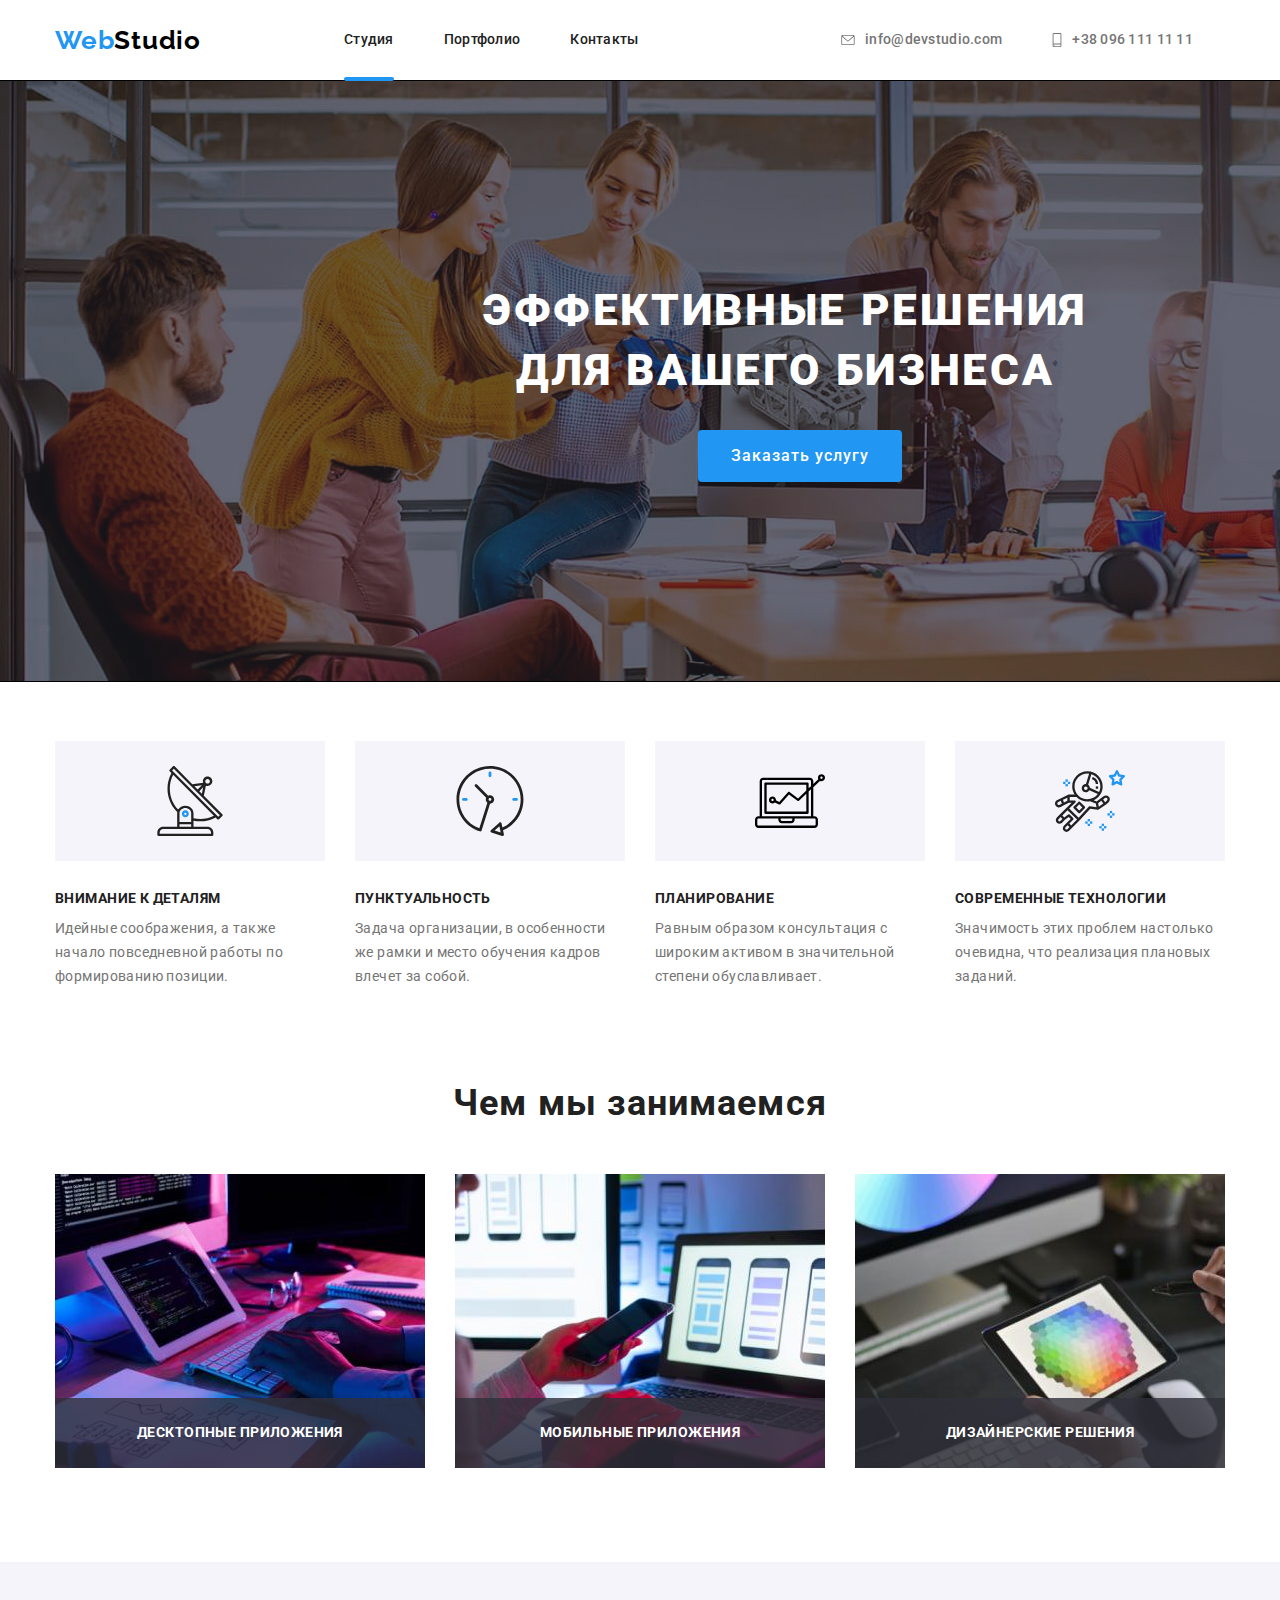
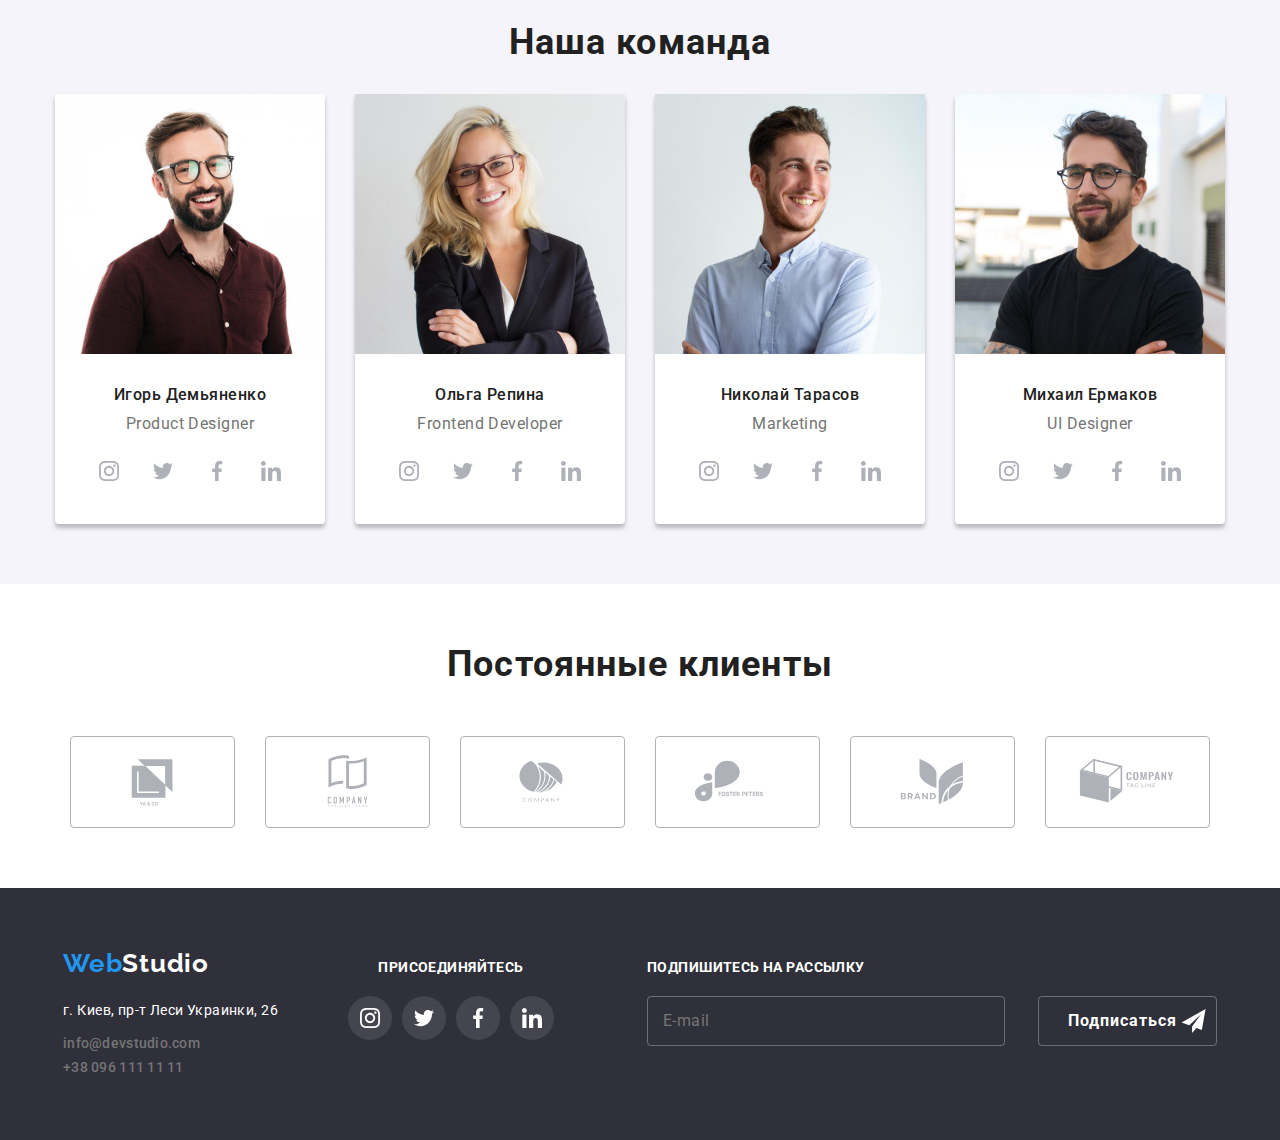
==== commit f0fa9120: "30/12" ====
--- a/index.html
+++ b/index.html
@@ -563,13 +563,13 @@
 
           <address class="address">г. Киев, пр-т Леси Украинки, 26</address>
           <ul class="list list-link conteiner-footer__list-link-footer">
-            <li>
-              <a class="link footer-link" href="milto:info@devstudio.com"
+            <li class="footer-link">
+              <a class="link " href="milto:info@devstudio.com"
                 >info@devstudio.com</a
               >
             </li>
-            <li>
-              <a class="link footer-link" href="tel:+380961111111"
+            <li  class="footer-link">
+              <a class="link" href="tel:+380961111111"
                 >+38 096 111 11 11</a
               >
             </li>
--- a/css/main.css
+++ b/css/main.css
@@ -413,12 +413,22 @@
 .team__title-team {
   margin-bottom: 30px;
   margin-top: 0;
-  font-weight: 500;
-  font-size: 28px;
-  line-height: 1.17;
-  letter-spacing: 0.03em;
   text-align: center;
   color: var(--second-title-color);
+  font-weight: 700;
+  font-size: 28px;
+  line-height: 1.178;
+  letter-spacing: 0.03em;
+  font-weight: bold;
+}
+
+@media screen and (min-width: 1200px) {
+  .team__title-team {
+    font-weight: 700;
+    font-size: 36px;
+    line-height: 1.16;
+    letter-spacing: 0.03em;
+  }
 }
 
 .work__hero-title-work {
@@ -428,18 +438,29 @@
   font-size: 36px;
   line-height: 1.16;
   letter-spacing: 0.03em;
+  font-weight: bold;
   color: var(--second-title-color);
 }
 
 .clients__title-clients {
   margin-bottom: 50px;
   margin-top: 0;
-  font-weight: 500;
+  font-weight: 700;
   font-size: 28px;
-  line-height: 1.17;
-  letter-spacing: 0.03em;
+  line-height: 1.178;
+  letter-spacing: 0.03em;
+  font-weight: bold;
   text-align: center;
   color: var(--second-title-color);
+}
+
+@media screen and (min-width: 1200px) {
+  .clients__title-clients {
+    font-weight: 700;
+    font-size: 36px;
+    line-height: 1.16;
+    letter-spacing: 0.03em;
+  }
 }
 
 .list-btn {
@@ -520,6 +541,7 @@
   justify-content: center;
   margin-left: auto;
   margin-right: auto;
+  margin-top: 20px;
   padding-left: 29px;
   border-color: var(--accent-color);
   background-color: var(--accent-color);
@@ -550,7 +572,16 @@
 
 .header {
   display: flex;
+  padding-top: 16px;
+  padding-bottom: 16px;
   border-bottom: 1px solid var(--border-color-head);
+}
+
+@media screen and (min-width: 768px) {
+  .header {
+    padding-top: 0;
+    padding-bottom: 0;
+  }
 }
 
 @media screen and (min-width: 768px) {
@@ -586,8 +617,8 @@
 .header-link {
   display: flex;
   position: relative;
-  padding-top: 24px;
-  padding-bottom: 24px;
+  padding-top: 32px;
+  padding-bottom: 32px;
   font-weight: 500;
   font-size: 14px;
   line-height: 1.14;
@@ -732,7 +763,7 @@
 
 .conteiner-footer__footer-main {
   text-align: center;
-  align-items: center;
+  align-items: baseline;
   justify-content: center;
 }
 
@@ -784,10 +815,11 @@
 .conteiner-footer__title-social-links {
   margin-top: 60px;
   margin-bottom: 20px;
-  font-weight: 500;
-  font-size: 16px;
+  font-weight: 700;
+  font-size: 14px;
   line-height: 1.14;
   letter-spacing: 0.03em;
+  font-weight: bold;
   text-transform: uppercase;
   color: var(--footer-text-color);
 }
@@ -801,10 +833,6 @@
 @media screen and (min-width: 1200px) {
   .conteiner-footer__title-social-links {
     margin-top: 0;
-    font-weight: 700;
-    font-size: 14px;
-    line-height: 1.71;
-    letter-spacing: 0.03em;
     text-transform: uppercase;
   }
 }
@@ -814,7 +842,7 @@
 }
 
 .footer-link {
-  margin-bottom: 9px;
+  margin-bottom: 8px;
   font-weight: 400;
   font-size: 14px;
   line-height: 1.71;
@@ -889,10 +917,11 @@
 
 .footer-title-proposition {
   margin-bottom: 20px;
-  font-weight: 500;
-  font-size: 16px;
+  font-weight: 700;
+  font-size: 14px;
   line-height: 1.14;
   letter-spacing: 0.03em;
+  font-weight: bold;
   text-transform: uppercase;
   color: var(--footer-text-color);
 }
@@ -936,7 +965,7 @@
   margin-right: auto;
   outline: 1px solid black;
   background-repeat: no-repeat;
-  background-image: linear-gradient(to right, rgba(47, 48, 58, 0.4), rgba(47, 48, 58, 0.4)), url("../../images/hero/Header img (4)-min.jpg");
+  background-image: linear-gradient(to right, rgba(47, 48, 58, 0.4), rgba(47, 48, 58, 0.4)), url("../images/hero/Header-mob-min.jpg");
   background-size: cover;
   background-position: center;
   background-color: rgba(47, 48, 58, 0.4);
@@ -948,14 +977,14 @@
 
 @media (min-device-pixel-ratio: 2), (min-resolution: 192dpi), (min-resolution: 2dppx) {
   .hero-main {
-    background-image: linear-gradient(to right, rgba(47, 48, 58, 0.4), rgba(47, 48, 58, 0.4)), url("../../images/hero/Header img mob 2x (1)-min.jpg");
+    background-image: linear-gradient(to right, rgba(47, 48, 58, 0.4), rgba(47, 48, 58, 0.4)), url("../images/hero/Header-mob-2x-min.jpg");
   }
 }
 
 @media screen and (min-width: 768px) {
   .hero-main {
     width: 768px;
-    background-image: linear-gradient(to right, rgba(47, 48, 58, 0.4), rgba(47, 48, 58, 0.4)), url("../../images/hero/Header img tab (1)-min.jpg");
+    background-image: linear-gradient(to right, rgba(47, 48, 58, 0.4), rgba(47, 48, 58, 0.4)), url("../images/hero/Header-tab-min.jpg");
     padding-top: 200px;
     padding-bottom: 200px;
   }
@@ -963,7 +992,7 @@
 
 @media screen and (min-width: 768px) and (min-device-pixel-ratio: 2), screen and (min-width: 768px) and (min-resolution: 192dpi), screen and (min-width: 768px) and (min-resolution: 2dppx) {
   .hero-main {
-    background-image: linear-gradient(to right, rgba(47, 48, 58, 0.4), rgba(47, 48, 58, 0.4)), url("../../images/hero/Header img tab 2x (1)-min.jpg");
+    background-image: linear-gradient(to right, rgba(47, 48, 58, 0.4), rgba(47, 48, 58, 0.4)), url("../images/hero/Header-tab-2x-min.jpg");
   }
 }
 
@@ -971,13 +1000,13 @@
   .hero-main {
     width: 1600px;
     height: 600px;
-    background-image: linear-gradient(to right, rgba(47, 48, 58, 0.4), rgba(47, 48, 58, 0.4)), url("../../images/hero/Img (2)-min.jpg");
+    background-image: linear-gradient(to right, rgba(47, 48, 58, 0.4), rgba(47, 48, 58, 0.4)), url("../images/hero/header-desctop-min.jpg");
   }
 }
 
 @media screen and (min-width: 1200px) and (min-device-pixel-ratio: 2), screen and (min-width: 1200px) and (min-resolution: 192dpi), screen and (min-width: 1200px) and (min-resolution: 2dppx) {
   .hero-main {
-    background-image: linear-gradient(to right, rgba(47, 48, 58, 0.4), rgba(47, 48, 58, 0.4)), url("../../images/hero/header Img desctop 2x-min.jpg");
+    background-image: linear-gradient(to right, rgba(47, 48, 58, 0.4), rgba(47, 48, 58, 0.4)), url("../images/hero/header-desctop-2x-min.jpg");
   }
 }
 
@@ -1231,27 +1260,36 @@
   flex-grow: 1;
   margin: 0;
   padding-top: 30px;
-  padding-bottom: 30px;
+  padding-bottom: 24px;
+  border: 1px solid transparent;
+}
+
+@media screen and (min-width: 1200px) {
+  .team__footer-card {
+    padding-bottom: 30px;
+  }
 }
 
 .team__name-mamber {
   margin: 0;
   padding-bottom: 10px;
   padding-left: auto;
-  font-weight: 700;
-  font-size: 16px;
-  line-height: 1.18;
-  letter-spacing: 0.03em;
   text-align: center;
   color: var(--second-title-color);
+  font-weight: 500;
+  font-size: 16px;
+  line-height: 1.187;
+  letter-spacing: 0.03em;
+  font-style: normal;
 }
 
 .team__position-mamber {
   margin: 0;
-  font-weight: 500;
+  font-weight: 400;
   font-size: 16px;
-  line-height: 1.18;
-  letter-spacing: 0.03em;
+  line-height: 1.187;
+  letter-spacing: 0.03em;
+  font-weight: normal;
   text-align: center;
   color: var(--main-text-color);
 }
@@ -1315,6 +1353,7 @@
   height: 100%;
   align-items: center;
   justify-content: center;
+  padding: 16px;
   border: 1px solid #afb1b8;
   border-radius: 4px;
   transition: fill 250ms var(--timing-function);
@@ -1354,6 +1393,7 @@
   .link-contacts {
     display: block;
     margin-left: auto;
+    padding: 21px;
     align-items: center;
     font-weight: 500;
     font-size: 14px;
@@ -1366,6 +1406,9 @@
 @media screen and (min-width: 1200px) {
   .link-contacts {
     display: flex;
+    align-items: center;
+    justify-content: center;
+    padding: 32px;
   }
   .link-contacts .contacts-link + .contacts-link {
     margin-left: 50px;
@@ -1374,8 +1417,16 @@
 
 .contacts-link {
   display: flex;
+}
+
+.contacts-link + .contacts-link {
   padding-top: 10px;
-  padding-bottom: 10px;
+}
+
+@media screen and (min-width: 1200px) {
+  .contacts-link + .contacts-link {
+    padding-top: 0;
+  }
 }
 
 .icon {
@@ -1477,6 +1528,13 @@
   margin: 0;
 }
 
+@media screen and (min-width: 1200px) {
+  .logo-footer {
+    display: inline-flex;
+    margin-bottom: 20px;
+  }
+}
+
 .logo-span {
   font-family: Raleway;
   text-decoration: none;
@@ -1489,7 +1547,16 @@
 
 .header {
   display: flex;
+  padding-top: 16px;
+  padding-bottom: 16px;
   border-bottom: 1px solid var(--border-color-head);
+}
+
+@media screen and (min-width: 768px) {
+  .header {
+    padding-top: 0;
+    padding-bottom: 0;
+  }
 }
 
 @media screen and (min-width: 768px) {
@@ -1525,8 +1592,8 @@
 .header-link {
   display: flex;
   position: relative;
-  padding-top: 24px;
-  padding-bottom: 24px;
+  padding-top: 32px;
+  padding-bottom: 32px;
   font-weight: 500;
   font-size: 14px;
   line-height: 1.14;
@@ -1668,7 +1735,7 @@
 
 @media screen and (min-width: 768px) {
   .conteiner-hero-portfolio {
-    padding-top: 30px;
+    padding-top: 60px;
     padding-bottom: 60px;
   }
 }
@@ -1719,6 +1786,7 @@
 }
 
 .link-cards-portfolio {
+  display: block;
   margin-bottom: 30px;
   cursor: pointer;
   transition: box-shadow 250ms var(--timing-function);
@@ -1728,11 +1796,13 @@
   box-shadow: 0px 4px 4px rgba(0, 0, 0, 0.25);
 }
 
+.link-cards-portfolio:hover > .title-work {
+  color: var(--main-text-color);
+}
+
 @media screen and (min-width: 768px) {
   .link-cards-portfolio {
-    display: flex;
     flex-basis: calc((100% - 30px) / 2);
-    margin-bottom: 30px;
   }
   .link-cards-portfolio:nth-child(2n) {
     margin-left: 30px;
@@ -1741,9 +1811,6 @@
 
 @media screen and (min-width: 1200px) {
   .link-cards-portfolio {
-    display: flex;
-    flex-direction: column;
-    height: 100%;
     flex-basis: calc((100% - 60px) / 3);
     margin-bottom: 30px;
     margin-left: 30px;
@@ -1778,18 +1845,27 @@
   opacity: 1;
 }
 
-.cards-portfolio > .card-portfolio-footer {
-  flex-grow: 1;
+@media screen and (min-width: 768px) {
+  .cards-portfolio {
+    display: flex;
+    flex-direction: column;
+    height: 100%;
+  }
+}
+
+.card-portfolio-footer {
   margin-top: 0;
   padding: 20px 24px;
   border: 1px solid var(--border-color-head);
-  border-top: transparent;
-  box-sizing: border-box;
-}
-
-@media screen and (min-width: 1200px) {
-  .cards-portfolio > .card-portfolio-footer {
+  border-top: none;
+}
+
+@media screen and (min-width: 768px) {
+  .card-portfolio-footer {
     flex-grow: 1;
+  }
+  .card-portfolio-footer:first-child {
+    padding-bottom: 56px;
   }
 }
 
@@ -1797,7 +1873,9 @@
   font-weight: 700;
   font-size: 18px;
   line-height: 2;
-  letter-spacing: 0.01em;
+  letter-spacing: 0.06em;
+  color: var(--second-title-color);
+  font-weight: bold;
 }
 
 .name-work {
@@ -1805,8 +1883,9 @@
   margin-bottom: 0;
   font-weight: 400;
   font-size: 16px;
-  line-height: 1.87;
-  letter-spacing: 0.03em;
+  line-height: 1.875;
+  letter-spacing: 0.03em;
+  font-weight: normal;
   color: var(--main-text-color);
 }
 
@@ -1820,7 +1899,7 @@
 
 .conteiner-footer__footer-main {
   text-align: center;
-  align-items: center;
+  align-items: baseline;
   justify-content: center;
 }
 
@@ -1872,10 +1951,11 @@
 .conteiner-footer__title-social-links {
   margin-top: 60px;
   margin-bottom: 20px;
-  font-weight: 500;
-  font-size: 16px;
+  font-weight: 700;
+  font-size: 14px;
   line-height: 1.14;
   letter-spacing: 0.03em;
+  font-weight: bold;
   text-transform: uppercase;
   color: var(--footer-text-color);
 }
@@ -1889,10 +1969,6 @@
 @media screen and (min-width: 1200px) {
   .conteiner-footer__title-social-links {
     margin-top: 0;
-    font-weight: 700;
-    font-size: 14px;
-    line-height: 1.71;
-    letter-spacing: 0.03em;
     text-transform: uppercase;
   }
 }
@@ -1902,7 +1978,7 @@
 }
 
 .footer-link {
-  margin-bottom: 9px;
+  margin-bottom: 8px;
   font-weight: 400;
   font-size: 14px;
   line-height: 1.71;
@@ -1977,10 +2053,11 @@
 
 .footer-title-proposition {
   margin-bottom: 20px;
-  font-weight: 500;
-  font-size: 16px;
+  font-weight: 700;
+  font-size: 14px;
   line-height: 1.14;
   letter-spacing: 0.03em;
+  font-weight: bold;
   text-transform: uppercase;
   color: var(--footer-text-color);
 }
--- a/css/main.min.css
+++ b/css/main.min.css
@@ -1,2 +1,2 @@
-:root{--main-title-color: #ffffff;--second-title-color: #212121;--main-text-color: #757575;--second-text-color: rgba(255, 255, 255, 0.6);--third-text-color: #212121;--accent-color: #2196f3;--first-btn-color: #2196f3;--second-btn-color: #ffffff;--third-btn-color: #212121;--background-btn: #f5f4fa;--header-text-color: #ffffff;--header-second-text-color: #212121;--header-third-text-color: #757575;--footer-text-color: #ffffff;--footer-second-link-color: rgba(255, 255, 255, 0.6);--header-mail-color: #2196f3;--logo-color: #000000;--logo-color-footer: #fff;--logo-span-color: #2196f3;--link-color: #212121;--second-link-color: #757575;--link-accent: #2196f3;--border-color-head: #ececec;--background-color-footer: #2f303a;--background-color-team: #f5f4fa;--link-color-second: #afb1b8;--timing-function: cubic-bezier(0.4, 0, 0.2, 1)}.list-team__mamber-social-link,.footer-social-link{width:100%;height:100%;border-radius:50%;display:flex;align-items:center;justify-content:center;transition:background-color 250ms var(--timing-function)}.list-team__mamber-social-link:hover,.footer-social-link:hover,.list-team__mamber-social-link:focus,.footer-social-link:focus{background-color:#2196f3}.list-team__social-team-item,.social-footer-item{width:44px;height:44px;display:flex}.list-team__social-team-item+.list-team__social-team-item,.social-footer-item+.list-team__social-team-item,.list-team__social-team-item+.social-footer-item,.social-footer-item+.social-footer-item{margin-left:10px}P h1,h2,h3,h4,h5,h6{margin:0}ul{margin:0;padding:0}img{width:100%;display:block;max-width:100%}.conteiner-footer-social-links{padding:0;margin:0;display:block}.social-list-footer{display:flex;align-items:center;justify-content:center}.list-team__social-team-list{display:flex;align-items:center;justify-content:center;margin-top:16px}.list-team__mamber-social-icon{display:flex;fill:var(--link-color-second);transition:fill 250ms var(--timing-function)}.conteiner{width:100%;padding-left:15px;padding-right:15px;margin-left:auto;margin-right:auto;padding-top:-94px;padding-bottom:-94px}@media screen and (min-width: 480px){.conteiner{width:480px}}@media screen and (min-width: 768px){.conteiner{width:768px}}@media screen and (min-width: 1200px){.conteiner{width:1200px}}body{width:100vw;height:100vh;font-family:Roboto, sans-serif;margin:0}.list{list-style:none;text-decoration:none;padding:0}.link{text-decoration:none;font-weight:500;font-size:14px;line-height:1.14;letter-spacing:.02em;color:var(--second-link-color);cursor:pointer;transition:color 250ms var(--timing-function),background-color 250ms var(--timing-function)}.mamber-social-link:hover .link,.mamber-social-link:focus .link{fill:#fff}.link:hover,.link:focus{color:var(--link-accent)}button{display:block;cursor:pointer}svg{display:block;max-width:100%;height:auto;padding:0}p{margin-top:0;margin-bottom:0}.visually-hidden{position:absolute;clip:rect(0 0 0 0);width:1px;height:1px;margin:-1px;border:0;padding:0;overflow:hidden}.backdrop{width:100vw;height:100vh;background-color:rgba(0,0,0,0.2);position:fixed;top:0;left:0;transition:opacity 250ms linear, visibility 250ms linear;visibility:visible;opacity:1;z-index:6}.modal{max-width:450px;min-height:609px;background-color:#fff;border-radius:4px;top:50%;left:50%;bottom:0;padding:40px;align-items:center;transform:translate(-50%, -50%);position:absolute;transition:transform 250ms, perspective-origin 250ms;overflow:scroll}.backdrop .is-hidden .modal{transform:scale(1.5) rotate(180deg);transition:transform 250ms perspective-origin 250ms}@media screen and (min-width: 1200px){.modal{min-width:528px;height:581px;overflow:hidden}}.modal-close{width:30px;height:30px;background-color:transparent;border:1px solid rgba(0,0,0,0.292);border-radius:50%;position:absolute;top:10px;right:10px;display:flex;align-items:center;justify-content:center}.is-hidden{visibility:hidden;opacity:0;pointer-events:none}.title-modal{font-weight:700;font-size:20px;line-height:1.5;letter-spacing:.03em;text-align:center;margin-bottom:12px;margin-top:0;color:var(--second-title-color)}@media screen and (min-width: 1200px){.title-modal{font-weight:700;font-size:20px;line-height:1.15;letter-spacing:.03em}}.modal-form-input{width:100%;height:40px;border:1px solid rgba(33,33,33,0.2);border-radius:4px;padding-left:42px;padding-right:12px;margin:0;color:var(--main-text-color);font-weight:600;cursor:pointer;outline:none;transition:border-color 250ms var(--timing-function)}.modal-form-input:focus{border-color:var(--accent-color)}.modal-form-input:focus+.icone-modal-form{fill:var(--accent-color)}.title-input{font-weight:400;font-size:12px;line-height:1.16;letter-spacing:.01em;color:var(--main-text-color);display:block;margin-bottom:4px}.modal-field{display:block;margin-bottom:10px}.input-wrap{position:relative}.modal-form-text{width:100%;height:120px;border:1px solid rgba(33,33,33,0.2);border-radius:4px;padding:12px 16px;resize:none}.modal-btn{width:200px;height:50px;display:block;margin:auto;background-color:var(--accent-color);color:var(--main-title-color);cursor:pointer;border:1px solid transparent;border-radius:4px;box-shadow:0px 1px 3px rgba(0,0,0,0.12),0px 1px 1px rgba(0,0,0,0.14),0px 2px 1px rgba(0,0,0,0.2)}.modal-btn:hover{box-shadow:0px 4px 4px rgba(0,0,0,0.25)}.icone-modal-form{position:absolute;left:12px;top:50%;transform:translateY(-50%);transition:fill 250ms var(--timing-function)}.check-row{display:inline-block;align-items:center;margin-top:20px;margin-bottom:30px}.check-text{font-weight:400;font-size:8px;line-height:1;letter-spacing:.01em;display:flex;align-items:center;white-space:nowrap;overflow:hidden;color:var(--main-text-color)}@media screen and (min-width: 1200px){.check-text{font-weight:400;font-size:14px;line-height:1.71;letter-spacing:.03em;justify-content:center}}.check-item{width:16px;height:15px;border:2px solid #212121;border-radius:2px;margin-right:8.38px;display:flex;align-items:center;justify-content:center}.icone-check{fill:#fff}.modal-check:checked+.check-text .check-item{background-color:var(--accent-color);border:none}.policy-link{font-weight:400;font-size:8px;line-height:1;letter-spacing:.01em;color:var(--accent-color)}@media screen and (min-width: 1200px){.policy-link{font-weight:400;font-size:14px;line-height:1.71;letter-spacing:.03em}}.team__title-team{margin-bottom:30px;margin-top:0;font-weight:500;font-size:28px;line-height:1.17;letter-spacing:.03em;text-align:center;color:var(--second-title-color)}.work__hero-title-work{margin-bottom:0;margin-top:0;font-weight:700;font-size:36px;line-height:1.16;letter-spacing:.03em;color:var(--second-title-color)}.clients__title-clients{margin-bottom:50px;margin-top:0;font-weight:500;font-size:28px;line-height:1.17;letter-spacing:.03em;text-align:center;color:var(--second-title-color)}.list-btn{margin-bottom:40px}@media screen and (min-width: 768px){.list-btn{display:flex;justify-content:center;margin-bottom:30px}}@media screen and (min-width: 1200px){.list-btn{display:flex;flex-wrap:wrap;align-items:center;justify-content:center;margin-bottom:40px}}.title-btn{display:inline-flex;justify-content:center;align-items:center;margin-left:8px;margin-bottom:15px}.title-btn:last-child{margin-bottom:0}@media screen and (min-width: 768px){.title-btn{margin-bottom:0px}}@media screen and (min-width: 1200px){.title-btn{margin-bottom:0}}.title-btn-portfolio{display:inline-block;border-radius:4px;padding:6px 22px;font-family:inherit;font-weight:500;font-size:16px;line-height:1.62;letter-spacing:.03em;font-style:normal;text-align:center;color:var(--third-btn-color);background-color:var(--background-btn);border:1px solid transparent;cursor:pointer;transition:box-shadow 250ms var(--timing-function),color 250ms var(--timing-function),background-color 250ms var(--timing-function)}.title-btn-portfolio:hover,.title-btn-portfolio:focus{color:var(--second-btn-color);background-color:var(--first-btn-color);box-shadow:0px 4px 4px rgba(0,0,0,0.25)}.btn-footer-proposition{width:200px;height:50px;display:flex;align-items:center;justify-content:center;margin-left:auto;margin-right:auto;padding-left:29px;border-color:var(--accent-color);background-color:var(--accent-color);box-sizing:border-box;border:1px solid rgba(255,255,255,0.3);border-radius:4px;font-weight:700;font-size:16px;line-height:1.87;letter-spacing:.06em;text-align:center;color:#fff;fill:#fff;transition:border-color 250ms var(--timing-function),background-color 250ms var(--timing-function)}@media screen and (min-width: 1200px){.btn-footer-proposition{margin:0;margin-left:0;background-color:transparent}.btn-footer-proposition:hover,.btn-footer-proposition:focus{border-color:var(--accent-color);background-color:var(--accent-color)}}.header{display:flex;border-bottom:1px solid var(--border-color-head)}@media screen and (min-width: 768px){.header-main{display:flex;align-items:center;justify-content:center}}.header-navigation{display:flex;align-items:center;justify-content:flex-start;text-decoration:none;font-weight:700;font-size:26px;line-height:1.19;letter-spacing:.03em;color:var(--header-second-text-color)}.header-navigation__header-list{display:none}@media screen and (min-width: 768px){.header-navigation__header-list{display:flex}}.header-link{display:flex;position:relative;padding-top:24px;padding-bottom:24px;font-weight:500;font-size:14px;line-height:1.14;letter-spacing:.02em;text-decoration:none;color:var(--link-color);margin-left:50px}.open-menu-btn{margin:0;align-items:center;justify-content:center;border:none;background-color:transparent}@media screen and (min-width: 768px){.open-menu-btn{display:none}}.close-menu-btn{display:block;margin-left:auto;margin-bottom:8.33px;align-items:center;justify-content:center;border:none;background-color:transparent}.close-menu-btn:hover,.close-menu-btn:focus{color:var(--link-accent)}.mob-menu{position:fixed;top:0;background-color:#fff;width:100vw;height:100vh;z-index:5;padding-top:21px;padding-bottom:48px;padding-left:40px;visibility:visible;opacity:1}.mob-menu .conteiner{height:100%;display:flex;flex-direction:column;justify-content:space-between}@media screen and (min-width: 768px){.mob-menu{display:none}}.is-hidden{visibility:hidden;opacity:0;pointer-events:none}.mob-menu-list-link{font-weight:500;font-size:40px;line-height:1.175;letter-spacing:.02em;color:#212121}.mob-menu-list-link::hover,.mob-menu-list-link::focus{color:var(--link-accent)}.mob-menu-list-item:not(:last-child){margin-bottom:32px}.mob-menu-contacts-link{margin-bottom:32px}.mob-menu-contacts-link:last-child{margin-bottom:64px}.mob-menu-link-phone{font-weight:500;font-size:24px;line-height:1.176;letter-spacing:.02em;color:var(--link-accent)}.mob-menu-link-mail{font-weight:500;font-size:24px;line-height:1.176;letter-spacing:.02em;color:#757575}.mob-menu__social-list{display:flex}.mob-menu-item__social-item{display:block;margin-top:0;margin-bottom:0}.mob-menu-item__social-item:not(:last-child){margin-right:10px;padding-right:10px;border-right:1px solid rgba(33,33,33,0.2)}.mob-menu__social-link{font-weight:500;font-size:18px;line-height:1.22;letter-spacing:.02em;color:var(--link-accent)}.conteiner-footer{background-color:var(--background-color-footer);padding-top:60px;padding-bottom:60px;margin-left:0;margin-right:0}.conteiner-footer__footer-main{text-align:center;align-items:center;justify-content:center}@media screen and (min-width: 768px){.conteiner-footer__footer-main{display:flex;flex-wrap:wrap;justify-content:space-around}}@media screen and (min-width: 1200px){.conteiner-footer__footer-main{justify-content:center}}.conteiner-footer__inform{display:block;padding:0;margin:0}@media screen and (min-width: 1200px){.conteiner-footer__inform{margin-right:70px;text-align:left}}.address{text-align:center;padding-bottom:9px;margin-top:20px;font-weight:400;font-size:14px;line-height:1.71;letter-spacing:.03em;font-style:normal;color:var(--footer-text-color)}@media screen and (min-width: 1200px){.address{margin-top:0}}.conteiner-footer__title-social-links{margin-top:60px;margin-bottom:20px;font-weight:500;font-size:16px;line-height:1.14;letter-spacing:.03em;text-transform:uppercase;color:var(--footer-text-color)}@media screen and (min-width: 768px){.conteiner-footer__title-social-links{margin-top:5px}}@media screen and (min-width: 1200px){.conteiner-footer__title-social-links{margin-top:0;font-weight:700;font-size:14px;line-height:1.71;letter-spacing:.03em;text-transform:uppercase}}.conteiner-footer__list-link-footer{display:block}.footer-link{margin-bottom:9px;font-weight:400;font-size:14px;line-height:1.71;letter-spacing:.03em;color:var(--footer-second-link-color);background-color:#2f303a}@media screen and (min-width: 768px){.footer-link{margin-bottom:0}}.footer-social-link{background-color:#44454e}.footer-social-icon{fill:#fff}.conteiner-footer-proposition{text-align:center;margin-top:60px;display:block}@media screen and (min-width: 768px){.conteiner-footer-proposition{margin-top:60px}}@media screen and (min-width: 1200px){.conteiner-footer-proposition{width:570px;margin:0;margin-left:93px}}@media screen and (min-width: 1200px){.footer-form{display:flex;margin:0;justify-content:flex-start;align-items:center}}.footer-label{display:flex;margin-bottom:20px}@media screen and (min-width: 768px){.footer-label{width:450px;height:50px}.footer-label:hover,.footer-label:focus{border-color:var(--accent-color)}}@media screen and (min-width: 1200px){.footer-label{margin:0}}.footer-title-proposition{margin-bottom:20px;font-weight:500;font-size:16px;line-height:1.14;letter-spacing:.03em;text-transform:uppercase;color:var(--footer-text-color)}@media screen and (min-width: 1200px){.footer-title-proposition{text-align:left}}.email-footer-proposition{width:100%;height:50px;margin-right:12px;padding-left:15px;font-weight:400;font-size:16px;line-height:1.25;letter-spacing:.03em;box-sizing:border-box;align-items:center;color:rgba(226,226,226,0.6);border:1px solid rgba(255,255,255,0.3);border-radius:4px;background-color:transparent;transition:border-color 250ms var(--timing-function)}.email-footer-proposition:hover,.email-footer-proposition:focus{border-color:var(--accent-color)}@media screen and (min-width: 1200px){.email-footer-proposition{width:358px}}.hero-main{margin-left:auto;margin-right:auto;outline:1px solid black;background-repeat:no-repeat;background-image:linear-gradient(to right, rgba(47,48,58,0.4), rgba(47,48,58,0.4)),url("../../images/hero/Header img (4)-min.jpg");background-size:cover;background-position:center;background-color:rgba(47,48,58,0.4);text-align:center;justify-content:center;padding-top:118px;padding-bottom:118px}@media (min-device-pixel-ratio: 2), (min-resolution: 192dpi), (min-resolution: 2dppx){.hero-main{background-image:linear-gradient(to right, rgba(47,48,58,0.4), rgba(47,48,58,0.4)),url("../../images/hero/Header img mob 2x (1)-min.jpg")}}@media screen and (min-width: 768px){.hero-main{width:768px;background-image:linear-gradient(to right, rgba(47,48,58,0.4), rgba(47,48,58,0.4)),url("../../images/hero/Header img tab (1)-min.jpg");padding-top:200px;padding-bottom:200px}}@media screen and (min-width: 768px) and (min-device-pixel-ratio: 2), screen and (min-width: 768px) and (min-resolution: 192dpi), screen and (min-width: 768px) and (min-resolution: 2dppx){.hero-main{background-image:linear-gradient(to right, rgba(47,48,58,0.4), rgba(47,48,58,0.4)),url("../../images/hero/Header img tab 2x (1)-min.jpg")}}@media screen and (min-width: 1200px){.hero-main{width:1600px;height:600px;background-image:linear-gradient(to right, rgba(47,48,58,0.4), rgba(47,48,58,0.4)),url("../../images/hero/Img (2)-min.jpg")}}@media screen and (min-width: 1200px) and (min-device-pixel-ratio: 2), screen and (min-width: 1200px) and (min-resolution: 192dpi), screen and (min-width: 1200px) and (min-resolution: 2dppx){.hero-main{background-image:linear-gradient(to right, rgba(47,48,58,0.4), rgba(47,48,58,0.4)),url("../../images/hero/header Img desctop 2x-min.jpg")}}.hero-main__main-title{margin-top:0;font-weight:900;font-size:26px;line-height:1.62;letter-spacing:.06em;text-align:center;text-transform:uppercase;color:var(--main-title-color)}@media screen and (min-width: 768px){.hero-main__main-title{width:768px;font-weight:900;font-size:26px;line-height:1.62;letter-spacing:.06em}}@media screen and (min-width: 1140px){.hero-main__main-title{width:1140px;font-weight:900;font-size:44px;line-height:1.36;letter-spacing:.06em}}.hero-main__hero-btn{display:inline-block;justify-content:center;border-radius:4px;padding:10px 32px;min-width:200px;min-height:50px;justify-content:center;border:1px solid transparent;text-align:center;font-weight:500;font-size:16px;line-height:1.87;letter-spacing:.06em;color:var(--second-btn-color);background-color:var(--first-btn-color)}.conteiner-hero{padding-top:60px;margin-right:15px;margin-left:15px}@media screen and (min-width: 768px){.conteiner-hero__list-specification{display:flex;flex-wrap:wrap}}@media screen and (min-width: 1200px){.conteiner-hero__list-specification{display:flex}}.list-specification__item-specification{margin-bottom:30px}@media screen and (min-width: 768px){.list-specification__item-specification{flex-basis:calc((100% - 30px) / 2)}.list-specification__item-specification:nth-child(2n){margin-left:30px}}@media screen and (min-width: 1200px){.list-specification__item-specification{flex-basis:calc((100% - 90px) / 4);justify-content:space-between;margin-bottom:0}.list-specification__item-specification+.list-specification__item-specification{margin-left:30px}}.list-specification__thumb{height:120px;background-color:#f5f4fa;margin-bottom:30px;display:flex;justify-content:center;align-items:center;object-position:center}.list-specification__title-specification{margin-bottom:10px;font-weight:700;font-size:14px;line-height:1.14;letter-spacing:.03em;text-transform:uppercase;color:var(--third-text-color);text-align:left}.list-specification__content-specification{font-weight:400;font-size:14px;line-height:1.71;letter-spacing:.03em;color:var(--main-text-color);text-align:left;margin:0}.conteiner-work{display:none}@media screen and (min-width: 1200px){.conteiner-work{display:block;text-align:center;padding-left:0;padding-right:0;padding-bottom:94px;padding-top:94px}}.work__hero-title-work{font-style:normal;font-weight:700;font-size:36px;line-height:1.16;letter-spacing:.03em;text-align:center;padding:0;margin-top:0;margin-bottom:50px}.work__list-work{display:flex;margin:0;justify-content:space-between}.list-work__list-work-foto{display:flex;width:370px;position:relative}.list-work__list-work-foto+.list-work__list-work-foto{margin-left:30px}.list-work__work-proposition{display:flex;position:absolute;width:370px;height:70px;bottom:0;background-color:rgba(47,48,58,0.8)}.list-work__work-proposition-name{display:flex;width:100%;align-items:center;justify-content:center;font-weight:700;font-size:14px;line-height:1.14;letter-spacing:.03em;text-align:center;text-transform:uppercase;color:var(--main-title-color)}.conteiner-team{margin:0;padding-top:60px;padding-bottom:60px;background-color:var(--background-color-team)}.team__list-team{margin-bottom:-30px}@media screen and (min-width: 768px){.team__list-team{display:flex;flex-wrap:wrap}}@media screen and (min-width: 1200px){.team__list-team{display:flex}}.list-team__card-mamber{width:100%;border-radius:0px 0px 4px 4px;box-shadow:0px 4px 4px rgba(0,0,0,0.25);background-color:#fff;margin-bottom:30px}@media screen and (min-width: 768px){.list-team__card-mamber{flex-basis:calc((100% - 30px) / 2)}.list-team__card-mamber:nth-child(2n){margin-left:30px}}@media screen and (min-width: 1200px){.list-team__card-mamber{flex-basis:calc((100% - 90px) / 4);justify-content:space-between}.list-team__card-mamber+.list-team__card-mamber{margin-left:30px}}.team__foto-mamber{display:block;min-width:100%;height:auto}.team__footer-card{flex-grow:1;margin:0;padding-top:30px;padding-bottom:30px}.team__name-mamber{margin:0;padding-bottom:10px;padding-left:auto;font-weight:700;font-size:16px;line-height:1.18;letter-spacing:.03em;text-align:center;color:var(--second-title-color)}.team__position-mamber{margin:0;font-weight:500;font-size:16px;line-height:1.18;letter-spacing:.03em;text-align:center;color:var(--main-text-color)}.clients{margin:0;padding-top:60px;padding-bottom:60px}.list-clients{margin-bottom:-30px;display:flex;flex-wrap:wrap;justify-content:center;margin:0;padding:0}.list-clients__card-client{display:block;justify-content:center;align-items:center;flex-basis:calc((100% - 30px) / 2);margin-bottom:30px}.list-clients__card-client:nth-child(2n){margin-left:30px}.list-clients__card-client:nth-child(n+5){margin-bottom:0}@media screen and (min-width: 768px){.list-clients__card-client{flex-basis:calc((100% - 90px) / 3);margin-left:30px;height:92px}.list-clients__card-client:nth-child(3n+1){margin-left:0}}@media screen and (min-width: 1200px){.list-clients__card-client{display:flex;flex-basis:calc((100% - 180px) / 6);margin-bottom:0}.list-clients__card-client:not(:first-child){margin-left:30px}}.list-clients__item-client{display:flex;width:100%;height:100%;align-items:center;justify-content:center;border:1px solid #afb1b8;border-radius:4px;transition:fill 250ms var(--timing-function)}.list-clients__item-client:hover,.list-clients__item-client:focus,.list-clients__item-client:active{border-color:var(--accent-color)}.list-clients__logo-client{fill:#afb1b8}.item-client:hover .list-clients__logo-client,.item-client:focus .list-clients__logo-client,.item-client:active .list-clients__logo-client{fill:var(--accent-color)}.current::after{content:'';display:block;position:absolute;width:100%;height:4px;background-color:var(--accent-color);border-radius:2px;left:0;bottom:-1px}.link-contacts{display:none}@media screen and (min-width: 768px){.link-contacts{display:block;margin-left:auto;align-items:center;font-weight:500;font-size:14px;line-height:1.14;letter-spacing:.02em;color:var(--second-link-color)}}@media screen and (min-width: 1200px){.link-contacts{display:flex}.link-contacts .contacts-link+.contacts-link{margin-left:50px}}.contacts-link{display:flex;padding-top:10px;padding-bottom:10px}.icon{display:flex;margin:0;align-items:center;justify-content:center}.link-mail{display:flex;align-items:center;justify-content:center;transition:color 250ms var(--timing-function)}.link-mail:hover,.link-mail:focus{color:var(--accent-color)}.icon-link-mail{width:14px;height:10px;display:flex;margin-right:8px;align-items:center;justify-content:center;fill:currentColor;transition:color 250ms var(--timing-function)}.icon-link-mail:hover,.icon-link-mail:focus{color:var(--link-accent)}@media screen and (min-width: 1200px){.icon-link-mail{display:flex;margin-right:10px}}.link-phone{display:flex;align-items:center;justify-content:center;transition:color 250ms var(--timing-function)}.link-phone:hover,.link-phone:focus{color:var(--accent-color)}.icon-link-phone{display:flex;width:10px;height:14px;margin-right:8px;align-items:center;justify-content:center;fill:currentColor;transition:fill 250ms var(--timing-function)}.icon-link-phone:hover,.icon-link-phone:focus{fill:var(--accent-color)}@media screen and (min-width: 1200px){.icon-link-phone{display:flex;margin-right:10px}}.logo{font-family:Raleway;text-decoration:none;margin-left:0;font-weight:700;font-size:26px;line-height:1.16;letter-spacing:.03em;color:var(--logo-color)}@media screen and (min-width: 1200px){.logo{font-weight:700;font-size:26px;line-height:1.19;letter-spacing:.03em;margin-right:93px}}.logo-footer{color:var(--logo-color-footer);margin:0}.logo-span{font-family:Raleway;text-decoration:none;font-weight:700;font-size:26px;line-height:1.19;letter-spacing:.03em;color:var(--logo-span-color)}.header{display:flex;border-bottom:1px solid var(--border-color-head)}@media screen and (min-width: 768px){.header-main{display:flex;align-items:center;justify-content:center}}.header-navigation{display:flex;align-items:center;justify-content:flex-start;text-decoration:none;font-weight:700;font-size:26px;line-height:1.19;letter-spacing:.03em;color:var(--header-second-text-color)}.header-navigation__header-list{display:none}@media screen and (min-width: 768px){.header-navigation__header-list{display:flex}}.header-link{display:flex;position:relative;padding-top:24px;padding-bottom:24px;font-weight:500;font-size:14px;line-height:1.14;letter-spacing:.02em;text-decoration:none;color:var(--link-color);margin-left:50px}.open-menu-btn{margin:0;align-items:center;justify-content:center;border:none;background-color:transparent}@media screen and (min-width: 768px){.open-menu-btn{display:none}}.close-menu-btn{display:block;margin-left:auto;margin-bottom:8.33px;align-items:center;justify-content:center;border:none;background-color:transparent}.close-menu-btn:hover,.close-menu-btn:focus{color:var(--link-accent)}.mob-menu{position:fixed;top:0;background-color:#fff;width:100vw;height:100vh;z-index:5;padding-top:21px;padding-bottom:48px;padding-left:40px;visibility:visible;opacity:1}.mob-menu .conteiner{height:100%;display:flex;flex-direction:column;justify-content:space-between}@media screen and (min-width: 768px){.mob-menu{display:none}}.is-hidden{visibility:hidden;opacity:0;pointer-events:none}.mob-menu-list-link{font-weight:500;font-size:40px;line-height:1.175;letter-spacing:.02em;color:#212121}.mob-menu-list-link::hover,.mob-menu-list-link::focus{color:var(--link-accent)}.mob-menu-list-item:not(:last-child){margin-bottom:32px}.mob-menu-contacts-link{margin-bottom:32px}.mob-menu-contacts-link:last-child{margin-bottom:64px}.mob-menu-link-phone{font-weight:500;font-size:24px;line-height:1.176;letter-spacing:.02em;color:var(--link-accent)}.mob-menu-link-mail{font-weight:500;font-size:24px;line-height:1.176;letter-spacing:.02em;color:#757575}.mob-menu__social-list{display:flex}.mob-menu-item__social-item{display:block;margin-top:0;margin-bottom:0}.mob-menu-item__social-item:not(:last-child){margin-right:10px;padding-right:10px;border-right:1px solid rgba(33,33,33,0.2)}.mob-menu__social-link{font-weight:500;font-size:18px;line-height:1.22;letter-spacing:.02em;color:var(--link-accent)}.conteiner-hero-portfolio{padding-top:60px;padding-bottom:60px}@media screen and (min-width: 768px){.conteiner-hero-portfolio{padding-top:30px;padding-bottom:60px}}@media screen and (min-width: 1200px){.conteiner-hero-portfolio{padding-top:94px;padding-bottom:94px}}.hero-portfolio{display:flex;flex-wrap:wrap}.list-portfolio{margin-bottom:-30px}@media screen and (min-width: 768px){.list-portfolio{display:inline-flex;flex-wrap:wrap}}@media screen and (min-width: 1200px){.list-portfolio{display:flex;flex-wrap:wrap}}.portfolio-foto{position:relative;width:100%;overflow:hidden;transition:transform 250ms var(--timing-function)}.text-window-portfolio{font-weight:400;font-size:18px;line-height:1.56;letter-spacing:.03em;color:var(--main-title-color)}.link-cards-portfolio{margin-bottom:30px;cursor:pointer;transition:box-shadow 250ms var(--timing-function)}.link-cards-portfolio:hover{box-shadow:0px 4px 4px rgba(0,0,0,0.25)}@media screen and (min-width: 768px){.link-cards-portfolio{display:flex;flex-basis:calc((100% - 30px) / 2);margin-bottom:30px}.link-cards-portfolio:nth-child(2n){margin-left:30px}}@media screen and (min-width: 1200px){.link-cards-portfolio{display:flex;flex-direction:column;height:100%;flex-basis:calc((100% - 60px) / 3);margin-bottom:30px;margin-left:30px}.link-cards-portfolio:nth-child(-n+3){margin-top:0}.link-cards-portfolio:nth-child(3n+1){margin-left:0}}.portfolio-foto-window{display:inline-block;justify-content:center;align-items:center;padding:63px 24px;position:absolute;content:'';width:100%;height:100%;top:0;left:0;opacity:0;background-color:var(--accent-color);transition:transform 250ms var(--timing-function);transform:translateY(100%)}.cards-portfolio:hover .portfolio-foto-window{transform:translateY(0);opacity:1}.cards-portfolio>.card-portfolio-footer{flex-grow:1;margin-top:0;padding:20px 24px;border:1px solid var(--border-color-head);border-top:transparent;box-sizing:border-box}@media screen and (min-width: 1200px){.cards-portfolio>.card-portfolio-footer{flex-grow:1}}.card-portfolio-footer__title-work{font-weight:700;font-size:18px;line-height:2;letter-spacing:.01em}.name-work{margin-top:0;margin-bottom:0;font-weight:400;font-size:16px;line-height:1.87;letter-spacing:.03em;color:var(--main-text-color)}.conteiner-footer{background-color:var(--background-color-footer);padding-top:60px;padding-bottom:60px;margin-left:0;margin-right:0}.conteiner-footer__footer-main{text-align:center;align-items:center;justify-content:center}@media screen and (min-width: 768px){.conteiner-footer__footer-main{display:flex;flex-wrap:wrap;justify-content:space-around}}@media screen and (min-width: 1200px){.conteiner-footer__footer-main{justify-content:center}}.conteiner-footer__inform{display:block;padding:0;margin:0}@media screen and (min-width: 1200px){.conteiner-footer__inform{margin-right:70px;text-align:left}}.address{text-align:center;padding-bottom:9px;margin-top:20px;font-weight:400;font-size:14px;line-height:1.71;letter-spacing:.03em;font-style:normal;color:var(--footer-text-color)}@media screen and (min-width: 1200px){.address{margin-top:0}}.conteiner-footer__title-social-links{margin-top:60px;margin-bottom:20px;font-weight:500;font-size:16px;line-height:1.14;letter-spacing:.03em;text-transform:uppercase;color:var(--footer-text-color)}@media screen and (min-width: 768px){.conteiner-footer__title-social-links{margin-top:5px}}@media screen and (min-width: 1200px){.conteiner-footer__title-social-links{margin-top:0;font-weight:700;font-size:14px;line-height:1.71;letter-spacing:.03em;text-transform:uppercase}}.conteiner-footer__list-link-footer{display:block}.footer-link{margin-bottom:9px;font-weight:400;font-size:14px;line-height:1.71;letter-spacing:.03em;color:var(--footer-second-link-color);background-color:#2f303a}@media screen and (min-width: 768px){.footer-link{margin-bottom:0}}.footer-social-link{background-color:#44454e}.footer-social-icon{fill:#fff}.conteiner-footer-proposition{text-align:center;margin-top:60px;display:block}@media screen and (min-width: 768px){.conteiner-footer-proposition{margin-top:60px}}@media screen and (min-width: 1200px){.conteiner-footer-proposition{width:570px;margin:0;margin-left:93px}}@media screen and (min-width: 1200px){.footer-form{display:flex;margin:0;justify-content:flex-start;align-items:center}}.footer-label{display:flex;margin-bottom:20px}@media screen and (min-width: 768px){.footer-label{width:450px;height:50px}.footer-label:hover,.footer-label:focus{border-color:var(--accent-color)}}@media screen and (min-width: 1200px){.footer-label{margin:0}}.footer-title-proposition{margin-bottom:20px;font-weight:500;font-size:16px;line-height:1.14;letter-spacing:.03em;text-transform:uppercase;color:var(--footer-text-color)}@media screen and (min-width: 1200px){.footer-title-proposition{text-align:left}}.email-footer-proposition{width:100%;height:50px;margin-right:12px;padding-left:15px;font-weight:400;font-size:16px;line-height:1.25;letter-spacing:.03em;box-sizing:border-box;align-items:center;color:rgba(226,226,226,0.6);border:1px solid rgba(255,255,255,0.3);border-radius:4px;background-color:transparent;transition:border-color 250ms var(--timing-function)}.email-footer-proposition:hover,.email-footer-proposition:focus{border-color:var(--accent-color)}@media screen and (min-width: 1200px){.email-footer-proposition{width:358px}}
+:root{--main-title-color: #ffffff;--second-title-color: #212121;--main-text-color: #757575;--second-text-color: rgba(255, 255, 255, 0.6);--third-text-color: #212121;--accent-color: #2196f3;--first-btn-color: #2196f3;--second-btn-color: #ffffff;--third-btn-color: #212121;--background-btn: #f5f4fa;--header-text-color: #ffffff;--header-second-text-color: #212121;--header-third-text-color: #757575;--footer-text-color: #ffffff;--footer-second-link-color: rgba(255, 255, 255, 0.6);--header-mail-color: #2196f3;--logo-color: #000000;--logo-color-footer: #fff;--logo-span-color: #2196f3;--link-color: #212121;--second-link-color: #757575;--link-accent: #2196f3;--border-color-head: #ececec;--background-color-footer: #2f303a;--background-color-team: #f5f4fa;--link-color-second: #afb1b8;--timing-function: cubic-bezier(0.4, 0, 0.2, 1)}.list-team__mamber-social-link,.footer-social-link{width:100%;height:100%;border-radius:50%;display:flex;align-items:center;justify-content:center;transition:background-color 250ms var(--timing-function)}.list-team__mamber-social-link:hover,.footer-social-link:hover,.list-team__mamber-social-link:focus,.footer-social-link:focus{background-color:#2196f3}.list-team__social-team-item,.social-footer-item{width:44px;height:44px;display:flex}.list-team__social-team-item+.list-team__social-team-item,.social-footer-item+.list-team__social-team-item,.list-team__social-team-item+.social-footer-item,.social-footer-item+.social-footer-item{margin-left:10px}P h1,h2,h3,h4,h5,h6{margin:0}ul{margin:0;padding:0}img{width:100%;display:block;max-width:100%}.conteiner-footer-social-links{padding:0;margin:0;display:block}.social-list-footer{display:flex;align-items:center;justify-content:center}.list-team__social-team-list{display:flex;align-items:center;justify-content:center;margin-top:16px}.list-team__mamber-social-icon{display:flex;fill:var(--link-color-second);transition:fill 250ms var(--timing-function)}.conteiner{width:100%;padding-left:15px;padding-right:15px;margin-left:auto;margin-right:auto;padding-top:-94px;padding-bottom:-94px}@media screen and (min-width: 480px){.conteiner{width:480px}}@media screen and (min-width: 768px){.conteiner{width:768px}}@media screen and (min-width: 1200px){.conteiner{width:1200px}}body{width:100vw;height:100vh;font-family:Roboto, sans-serif;margin:0}.list{list-style:none;text-decoration:none;padding:0}.link{text-decoration:none;font-weight:500;font-size:14px;line-height:1.14;letter-spacing:.02em;color:var(--second-link-color);cursor:pointer;transition:color 250ms var(--timing-function),background-color 250ms var(--timing-function)}.mamber-social-link:hover .link,.mamber-social-link:focus .link{fill:#fff}.link:hover,.link:focus{color:var(--link-accent)}button{display:block;cursor:pointer}svg{display:block;max-width:100%;height:auto;padding:0}p{margin-top:0;margin-bottom:0}.visually-hidden{position:absolute;clip:rect(0 0 0 0);width:1px;height:1px;margin:-1px;border:0;padding:0;overflow:hidden}.backdrop{width:100vw;height:100vh;background-color:rgba(0,0,0,0.2);position:fixed;top:0;left:0;transition:opacity 250ms linear, visibility 250ms linear;visibility:visible;opacity:1;z-index:6}.modal{max-width:450px;min-height:609px;background-color:#fff;border-radius:4px;top:50%;left:50%;bottom:0;padding:40px;align-items:center;transform:translate(-50%, -50%);position:absolute;transition:transform 250ms, perspective-origin 250ms;overflow:scroll}.backdrop .is-hidden .modal{transform:scale(1.5) rotate(180deg);transition:transform 250ms perspective-origin 250ms}@media screen and (min-width: 1200px){.modal{min-width:528px;height:581px;overflow:hidden}}.modal-close{width:30px;height:30px;background-color:transparent;border:1px solid rgba(0,0,0,0.292);border-radius:50%;position:absolute;top:10px;right:10px;display:flex;align-items:center;justify-content:center}.is-hidden{visibility:hidden;opacity:0;pointer-events:none}.title-modal{font-weight:700;font-size:20px;line-height:1.5;letter-spacing:.03em;text-align:center;margin-bottom:12px;margin-top:0;color:var(--second-title-color)}@media screen and (min-width: 1200px){.title-modal{font-weight:700;font-size:20px;line-height:1.15;letter-spacing:.03em}}.modal-form-input{width:100%;height:40px;border:1px solid rgba(33,33,33,0.2);border-radius:4px;padding-left:42px;padding-right:12px;margin:0;color:var(--main-text-color);font-weight:600;cursor:pointer;outline:none;transition:border-color 250ms var(--timing-function)}.modal-form-input:focus{border-color:var(--accent-color)}.modal-form-input:focus+.icone-modal-form{fill:var(--accent-color)}.title-input{font-weight:400;font-size:12px;line-height:1.16;letter-spacing:.01em;color:var(--main-text-color);display:block;margin-bottom:4px}.modal-field{display:block;margin-bottom:10px}.input-wrap{position:relative}.modal-form-text{width:100%;height:120px;border:1px solid rgba(33,33,33,0.2);border-radius:4px;padding:12px 16px;resize:none}.modal-btn{width:200px;height:50px;display:block;margin:auto;background-color:var(--accent-color);color:var(--main-title-color);cursor:pointer;border:1px solid transparent;border-radius:4px;box-shadow:0px 1px 3px rgba(0,0,0,0.12),0px 1px 1px rgba(0,0,0,0.14),0px 2px 1px rgba(0,0,0,0.2)}.modal-btn:hover{box-shadow:0px 4px 4px rgba(0,0,0,0.25)}.icone-modal-form{position:absolute;left:12px;top:50%;transform:translateY(-50%);transition:fill 250ms var(--timing-function)}.check-row{display:inline-block;align-items:center;margin-top:20px;margin-bottom:30px}.check-text{font-weight:400;font-size:8px;line-height:1;letter-spacing:.01em;display:flex;align-items:center;white-space:nowrap;overflow:hidden;color:var(--main-text-color)}@media screen and (min-width: 1200px){.check-text{font-weight:400;font-size:14px;line-height:1.71;letter-spacing:.03em;justify-content:center}}.check-item{width:16px;height:15px;border:2px solid #212121;border-radius:2px;margin-right:8.38px;display:flex;align-items:center;justify-content:center}.icone-check{fill:#fff}.modal-check:checked+.check-text .check-item{background-color:var(--accent-color);border:none}.policy-link{font-weight:400;font-size:8px;line-height:1;letter-spacing:.01em;color:var(--accent-color)}@media screen and (min-width: 1200px){.policy-link{font-weight:400;font-size:14px;line-height:1.71;letter-spacing:.03em}}.team__title-team{margin-bottom:30px;margin-top:0;text-align:center;color:var(--second-title-color);font-weight:700;font-size:28px;line-height:1.178;letter-spacing:.03em;font-weight:bold}@media screen and (min-width: 1200px){.team__title-team{font-weight:700;font-size:36px;line-height:1.16;letter-spacing:.03em}}.work__hero-title-work{margin-bottom:0;margin-top:0;font-weight:700;font-size:36px;line-height:1.16;letter-spacing:.03em;font-weight:bold;color:var(--second-title-color)}.clients__title-clients{margin-bottom:50px;margin-top:0;font-weight:700;font-size:28px;line-height:1.178;letter-spacing:.03em;font-weight:bold;text-align:center;color:var(--second-title-color)}@media screen and (min-width: 1200px){.clients__title-clients{font-weight:700;font-size:36px;line-height:1.16;letter-spacing:.03em}}.list-btn{margin-bottom:40px}@media screen and (min-width: 768px){.list-btn{display:flex;justify-content:center;margin-bottom:30px}}@media screen and (min-width: 1200px){.list-btn{display:flex;flex-wrap:wrap;align-items:center;justify-content:center;margin-bottom:40px}}.title-btn{display:inline-flex;justify-content:center;align-items:center;margin-left:8px;margin-bottom:15px}.title-btn:last-child{margin-bottom:0}@media screen and (min-width: 768px){.title-btn{margin-bottom:0px}}@media screen and (min-width: 1200px){.title-btn{margin-bottom:0}}.title-btn-portfolio{display:inline-block;border-radius:4px;padding:6px 22px;font-family:inherit;font-weight:500;font-size:16px;line-height:1.62;letter-spacing:.03em;font-style:normal;text-align:center;color:var(--third-btn-color);background-color:var(--background-btn);border:1px solid transparent;cursor:pointer;transition:box-shadow 250ms var(--timing-function),color 250ms var(--timing-function),background-color 250ms var(--timing-function)}.title-btn-portfolio:hover,.title-btn-portfolio:focus{color:var(--second-btn-color);background-color:var(--first-btn-color);box-shadow:0px 4px 4px rgba(0,0,0,0.25)}.btn-footer-proposition{width:200px;height:50px;display:flex;align-items:center;justify-content:center;margin-left:auto;margin-right:auto;margin-top:20px;padding-left:29px;border-color:var(--accent-color);background-color:var(--accent-color);box-sizing:border-box;border:1px solid rgba(255,255,255,0.3);border-radius:4px;font-weight:700;font-size:16px;line-height:1.87;letter-spacing:.06em;text-align:center;color:#fff;fill:#fff;transition:border-color 250ms var(--timing-function),background-color 250ms var(--timing-function)}@media screen and (min-width: 1200px){.btn-footer-proposition{margin:0;margin-left:0;background-color:transparent}.btn-footer-proposition:hover,.btn-footer-proposition:focus{border-color:var(--accent-color);background-color:var(--accent-color)}}.header{display:flex;padding-top:16px;padding-bottom:16px;border-bottom:1px solid var(--border-color-head)}@media screen and (min-width: 768px){.header{padding-top:0;padding-bottom:0}}@media screen and (min-width: 768px){.header-main{display:flex;align-items:center;justify-content:center}}.header-navigation{display:flex;align-items:center;justify-content:flex-start;text-decoration:none;font-weight:700;font-size:26px;line-height:1.19;letter-spacing:.03em;color:var(--header-second-text-color)}.header-navigation__header-list{display:none}@media screen and (min-width: 768px){.header-navigation__header-list{display:flex}}.header-link{display:flex;position:relative;padding-top:32px;padding-bottom:32px;font-weight:500;font-size:14px;line-height:1.14;letter-spacing:.02em;text-decoration:none;color:var(--link-color);margin-left:50px}.open-menu-btn{margin:0;align-items:center;justify-content:center;border:none;background-color:transparent}@media screen and (min-width: 768px){.open-menu-btn{display:none}}.close-menu-btn{display:block;margin-left:auto;margin-bottom:8.33px;align-items:center;justify-content:center;border:none;background-color:transparent}.close-menu-btn:hover,.close-menu-btn:focus{color:var(--link-accent)}.mob-menu{position:fixed;top:0;background-color:#fff;width:100vw;height:100vh;z-index:5;padding-top:21px;padding-bottom:48px;padding-left:40px;visibility:visible;opacity:1}.mob-menu .conteiner{height:100%;display:flex;flex-direction:column;justify-content:space-between}@media screen and (min-width: 768px){.mob-menu{display:none}}.is-hidden{visibility:hidden;opacity:0;pointer-events:none}.mob-menu-list-link{font-weight:500;font-size:40px;line-height:1.175;letter-spacing:.02em;color:#212121}.mob-menu-list-link::hover,.mob-menu-list-link::focus{color:var(--link-accent)}.mob-menu-list-item:not(:last-child){margin-bottom:32px}.mob-menu-contacts-link{margin-bottom:32px}.mob-menu-contacts-link:last-child{margin-bottom:64px}.mob-menu-link-phone{font-weight:500;font-size:24px;line-height:1.176;letter-spacing:.02em;color:var(--link-accent)}.mob-menu-link-mail{font-weight:500;font-size:24px;line-height:1.176;letter-spacing:.02em;color:#757575}.mob-menu__social-list{display:flex}.mob-menu-item__social-item{display:block;margin-top:0;margin-bottom:0}.mob-menu-item__social-item:not(:last-child){margin-right:10px;padding-right:10px;border-right:1px solid rgba(33,33,33,0.2)}.mob-menu__social-link{font-weight:500;font-size:18px;line-height:1.22;letter-spacing:.02em;color:var(--link-accent)}.conteiner-footer{background-color:var(--background-color-footer);padding-top:60px;padding-bottom:60px;margin-left:0;margin-right:0}.conteiner-footer__footer-main{text-align:center;align-items:baseline;justify-content:center}@media screen and (min-width: 768px){.conteiner-footer__footer-main{display:flex;flex-wrap:wrap;justify-content:space-around}}@media screen and (min-width: 1200px){.conteiner-footer__footer-main{justify-content:center}}.conteiner-footer__inform{display:block;padding:0;margin:0}@media screen and (min-width: 1200px){.conteiner-footer__inform{margin-right:70px;text-align:left}}.address{text-align:center;padding-bottom:9px;margin-top:20px;font-weight:400;font-size:14px;line-height:1.71;letter-spacing:.03em;font-style:normal;color:var(--footer-text-color)}@media screen and (min-width: 1200px){.address{margin-top:0}}.conteiner-footer__title-social-links{margin-top:60px;margin-bottom:20px;font-weight:700;font-size:14px;line-height:1.14;letter-spacing:.03em;font-weight:bold;text-transform:uppercase;color:var(--footer-text-color)}@media screen and (min-width: 768px){.conteiner-footer__title-social-links{margin-top:5px}}@media screen and (min-width: 1200px){.conteiner-footer__title-social-links{margin-top:0;text-transform:uppercase}}.conteiner-footer__list-link-footer{display:block}.footer-link{margin-bottom:8px;font-weight:400;font-size:14px;line-height:1.71;letter-spacing:.03em;color:var(--footer-second-link-color);background-color:#2f303a}@media screen and (min-width: 768px){.footer-link{margin-bottom:0}}.footer-social-link{background-color:#44454e}.footer-social-icon{fill:#fff}.conteiner-footer-proposition{text-align:center;margin-top:60px;display:block}@media screen and (min-width: 768px){.conteiner-footer-proposition{margin-top:60px}}@media screen and (min-width: 1200px){.conteiner-footer-proposition{width:570px;margin:0;margin-left:93px}}@media screen and (min-width: 1200px){.footer-form{display:flex;margin:0;justify-content:flex-start;align-items:center}}.footer-label{display:flex;margin-bottom:20px}@media screen and (min-width: 768px){.footer-label{width:450px;height:50px}.footer-label:hover,.footer-label:focus{border-color:var(--accent-color)}}@media screen and (min-width: 1200px){.footer-label{margin:0}}.footer-title-proposition{margin-bottom:20px;font-weight:700;font-size:14px;line-height:1.14;letter-spacing:.03em;font-weight:bold;text-transform:uppercase;color:var(--footer-text-color)}@media screen and (min-width: 1200px){.footer-title-proposition{text-align:left}}.email-footer-proposition{width:100%;height:50px;margin-right:12px;padding-left:15px;font-weight:400;font-size:16px;line-height:1.25;letter-spacing:.03em;box-sizing:border-box;align-items:center;color:rgba(226,226,226,0.6);border:1px solid rgba(255,255,255,0.3);border-radius:4px;background-color:transparent;transition:border-color 250ms var(--timing-function)}.email-footer-proposition:hover,.email-footer-proposition:focus{border-color:var(--accent-color)}@media screen and (min-width: 1200px){.email-footer-proposition{width:358px}}.hero-main{margin-left:auto;margin-right:auto;outline:1px solid black;background-repeat:no-repeat;background-image:linear-gradient(to right, rgba(47,48,58,0.4), rgba(47,48,58,0.4)),url("../images/hero/Header-mob-min.jpg");background-size:cover;background-position:center;background-color:rgba(47,48,58,0.4);text-align:center;justify-content:center;padding-top:118px;padding-bottom:118px}@media (min-device-pixel-ratio: 2), (min-resolution: 192dpi), (min-resolution: 2dppx){.hero-main{background-image:linear-gradient(to right, rgba(47,48,58,0.4), rgba(47,48,58,0.4)),url("../images/hero/Header-mob-2x-min.jpg")}}@media screen and (min-width: 768px){.hero-main{width:768px;background-image:linear-gradient(to right, rgba(47,48,58,0.4), rgba(47,48,58,0.4)),url("../images/hero/Header-tab-min.jpg");padding-top:200px;padding-bottom:200px}}@media screen and (min-width: 768px) and (min-device-pixel-ratio: 2), screen and (min-width: 768px) and (min-resolution: 192dpi), screen and (min-width: 768px) and (min-resolution: 2dppx){.hero-main{background-image:linear-gradient(to right, rgba(47,48,58,0.4), rgba(47,48,58,0.4)),url("../images/hero/Header-tab-2x-min.jpg")}}@media screen and (min-width: 1200px){.hero-main{width:1600px;height:600px;background-image:linear-gradient(to right, rgba(47,48,58,0.4), rgba(47,48,58,0.4)),url("../images/hero/header-desctop-min.jpg")}}@media screen and (min-width: 1200px) and (min-device-pixel-ratio: 2), screen and (min-width: 1200px) and (min-resolution: 192dpi), screen and (min-width: 1200px) and (min-resolution: 2dppx){.hero-main{background-image:linear-gradient(to right, rgba(47,48,58,0.4), rgba(47,48,58,0.4)),url("../images/hero/header-desctop-2x-min.jpg")}}.hero-main__main-title{margin-top:0;font-weight:900;font-size:26px;line-height:1.62;letter-spacing:.06em;text-align:center;text-transform:uppercase;color:var(--main-title-color)}@media screen and (min-width: 768px){.hero-main__main-title{width:768px;font-weight:900;font-size:26px;line-height:1.62;letter-spacing:.06em}}@media screen and (min-width: 1140px){.hero-main__main-title{width:1140px;font-weight:900;font-size:44px;line-height:1.36;letter-spacing:.06em}}.hero-main__hero-btn{display:inline-block;justify-content:center;border-radius:4px;padding:10px 32px;min-width:200px;min-height:50px;justify-content:center;border:1px solid transparent;text-align:center;font-weight:500;font-size:16px;line-height:1.87;letter-spacing:.06em;color:var(--second-btn-color);background-color:var(--first-btn-color)}.conteiner-hero{padding-top:60px;margin-right:15px;margin-left:15px}@media screen and (min-width: 768px){.conteiner-hero__list-specification{display:flex;flex-wrap:wrap}}@media screen and (min-width: 1200px){.conteiner-hero__list-specification{display:flex}}.list-specification__item-specification{margin-bottom:30px}@media screen and (min-width: 768px){.list-specification__item-specification{flex-basis:calc((100% - 30px) / 2)}.list-specification__item-specification:nth-child(2n){margin-left:30px}}@media screen and (min-width: 1200px){.list-specification__item-specification{flex-basis:calc((100% - 90px) / 4);justify-content:space-between;margin-bottom:0}.list-specification__item-specification+.list-specification__item-specification{margin-left:30px}}.list-specification__thumb{height:120px;background-color:#f5f4fa;margin-bottom:30px;display:flex;justify-content:center;align-items:center;object-position:center}.list-specification__title-specification{margin-bottom:10px;font-weight:700;font-size:14px;line-height:1.14;letter-spacing:.03em;text-transform:uppercase;color:var(--third-text-color);text-align:left}.list-specification__content-specification{font-weight:400;font-size:14px;line-height:1.71;letter-spacing:.03em;color:var(--main-text-color);text-align:left;margin:0}.conteiner-work{display:none}@media screen and (min-width: 1200px){.conteiner-work{display:block;text-align:center;padding-left:0;padding-right:0;padding-bottom:94px;padding-top:94px}}.work__hero-title-work{font-style:normal;font-weight:700;font-size:36px;line-height:1.16;letter-spacing:.03em;text-align:center;padding:0;margin-top:0;margin-bottom:50px}.work__list-work{display:flex;margin:0;justify-content:space-between}.list-work__list-work-foto{display:flex;width:370px;position:relative}.list-work__list-work-foto+.list-work__list-work-foto{margin-left:30px}.list-work__work-proposition{display:flex;position:absolute;width:370px;height:70px;bottom:0;background-color:rgba(47,48,58,0.8)}.list-work__work-proposition-name{display:flex;width:100%;align-items:center;justify-content:center;font-weight:700;font-size:14px;line-height:1.14;letter-spacing:.03em;text-align:center;text-transform:uppercase;color:var(--main-title-color)}.conteiner-team{margin:0;padding-top:60px;padding-bottom:60px;background-color:var(--background-color-team)}.team__list-team{margin-bottom:-30px}@media screen and (min-width: 768px){.team__list-team{display:flex;flex-wrap:wrap}}@media screen and (min-width: 1200px){.team__list-team{display:flex}}.list-team__card-mamber{width:100%;border-radius:0px 0px 4px 4px;box-shadow:0px 4px 4px rgba(0,0,0,0.25);background-color:#fff;margin-bottom:30px}@media screen and (min-width: 768px){.list-team__card-mamber{flex-basis:calc((100% - 30px) / 2)}.list-team__card-mamber:nth-child(2n){margin-left:30px}}@media screen and (min-width: 1200px){.list-team__card-mamber{flex-basis:calc((100% - 90px) / 4);justify-content:space-between}.list-team__card-mamber+.list-team__card-mamber{margin-left:30px}}.team__foto-mamber{display:block;min-width:100%;height:auto}.team__footer-card{flex-grow:1;margin:0;padding-top:30px;padding-bottom:24px;border:1px solid transparent}@media screen and (min-width: 1200px){.team__footer-card{padding-bottom:30px}}.team__name-mamber{margin:0;padding-bottom:10px;padding-left:auto;text-align:center;color:var(--second-title-color);font-weight:500;font-size:16px;line-height:1.187;letter-spacing:.03em;font-style:normal}.team__position-mamber{margin:0;font-weight:400;font-size:16px;line-height:1.187;letter-spacing:.03em;font-weight:normal;text-align:center;color:var(--main-text-color)}.clients{margin:0;padding-top:60px;padding-bottom:60px}.list-clients{margin-bottom:-30px;display:flex;flex-wrap:wrap;justify-content:center;margin:0;padding:0}.list-clients__card-client{display:block;justify-content:center;align-items:center;flex-basis:calc((100% - 30px) / 2);margin-bottom:30px}.list-clients__card-client:nth-child(2n){margin-left:30px}.list-clients__card-client:nth-child(n+5){margin-bottom:0}@media screen and (min-width: 768px){.list-clients__card-client{flex-basis:calc((100% - 90px) / 3);margin-left:30px;height:92px}.list-clients__card-client:nth-child(3n+1){margin-left:0}}@media screen and (min-width: 1200px){.list-clients__card-client{display:flex;flex-basis:calc((100% - 180px) / 6);margin-bottom:0}.list-clients__card-client:not(:first-child){margin-left:30px}}.list-clients__item-client{display:flex;width:100%;height:100%;align-items:center;justify-content:center;padding:16px;border:1px solid #afb1b8;border-radius:4px;transition:fill 250ms var(--timing-function)}.list-clients__item-client:hover,.list-clients__item-client:focus,.list-clients__item-client:active{border-color:var(--accent-color)}.list-clients__logo-client{fill:#afb1b8}.item-client:hover .list-clients__logo-client,.item-client:focus .list-clients__logo-client,.item-client:active .list-clients__logo-client{fill:var(--accent-color)}.current::after{content:'';display:block;position:absolute;width:100%;height:4px;background-color:var(--accent-color);border-radius:2px;left:0;bottom:-1px}.link-contacts{display:none}@media screen and (min-width: 768px){.link-contacts{display:block;margin-left:auto;padding:21px;align-items:center;font-weight:500;font-size:14px;line-height:1.14;letter-spacing:.02em;color:var(--second-link-color)}}@media screen and (min-width: 1200px){.link-contacts{display:flex;align-items:center;justify-content:center;padding:32px}.link-contacts .contacts-link+.contacts-link{margin-left:50px}}.contacts-link{display:flex}.contacts-link+.contacts-link{padding-top:10px}@media screen and (min-width: 1200px){.contacts-link+.contacts-link{padding-top:0}}.icon{display:flex;margin:0;align-items:center;justify-content:center}.link-mail{display:flex;align-items:center;justify-content:center;transition:color 250ms var(--timing-function)}.link-mail:hover,.link-mail:focus{color:var(--accent-color)}.icon-link-mail{width:14px;height:10px;display:flex;margin-right:8px;align-items:center;justify-content:center;fill:currentColor;transition:color 250ms var(--timing-function)}.icon-link-mail:hover,.icon-link-mail:focus{color:var(--link-accent)}@media screen and (min-width: 1200px){.icon-link-mail{display:flex;margin-right:10px}}.link-phone{display:flex;align-items:center;justify-content:center;transition:color 250ms var(--timing-function)}.link-phone:hover,.link-phone:focus{color:var(--accent-color)}.icon-link-phone{display:flex;width:10px;height:14px;margin-right:8px;align-items:center;justify-content:center;fill:currentColor;transition:fill 250ms var(--timing-function)}.icon-link-phone:hover,.icon-link-phone:focus{fill:var(--accent-color)}@media screen and (min-width: 1200px){.icon-link-phone{display:flex;margin-right:10px}}.logo{font-family:Raleway;text-decoration:none;margin-left:0;font-weight:700;font-size:26px;line-height:1.16;letter-spacing:.03em;color:var(--logo-color)}@media screen and (min-width: 1200px){.logo{font-weight:700;font-size:26px;line-height:1.19;letter-spacing:.03em;margin-right:93px}}.logo-footer{color:var(--logo-color-footer);margin:0}@media screen and (min-width: 1200px){.logo-footer{display:inline-flex;margin-bottom:20px}}.logo-span{font-family:Raleway;text-decoration:none;font-weight:700;font-size:26px;line-height:1.19;letter-spacing:.03em;color:var(--logo-span-color)}.header{display:flex;padding-top:16px;padding-bottom:16px;border-bottom:1px solid var(--border-color-head)}@media screen and (min-width: 768px){.header{padding-top:0;padding-bottom:0}}@media screen and (min-width: 768px){.header-main{display:flex;align-items:center;justify-content:center}}.header-navigation{display:flex;align-items:center;justify-content:flex-start;text-decoration:none;font-weight:700;font-size:26px;line-height:1.19;letter-spacing:.03em;color:var(--header-second-text-color)}.header-navigation__header-list{display:none}@media screen and (min-width: 768px){.header-navigation__header-list{display:flex}}.header-link{display:flex;position:relative;padding-top:32px;padding-bottom:32px;font-weight:500;font-size:14px;line-height:1.14;letter-spacing:.02em;text-decoration:none;color:var(--link-color);margin-left:50px}.open-menu-btn{margin:0;align-items:center;justify-content:center;border:none;background-color:transparent}@media screen and (min-width: 768px){.open-menu-btn{display:none}}.close-menu-btn{display:block;margin-left:auto;margin-bottom:8.33px;align-items:center;justify-content:center;border:none;background-color:transparent}.close-menu-btn:hover,.close-menu-btn:focus{color:var(--link-accent)}.mob-menu{position:fixed;top:0;background-color:#fff;width:100vw;height:100vh;z-index:5;padding-top:21px;padding-bottom:48px;padding-left:40px;visibility:visible;opacity:1}.mob-menu .conteiner{height:100%;display:flex;flex-direction:column;justify-content:space-between}@media screen and (min-width: 768px){.mob-menu{display:none}}.is-hidden{visibility:hidden;opacity:0;pointer-events:none}.mob-menu-list-link{font-weight:500;font-size:40px;line-height:1.175;letter-spacing:.02em;color:#212121}.mob-menu-list-link::hover,.mob-menu-list-link::focus{color:var(--link-accent)}.mob-menu-list-item:not(:last-child){margin-bottom:32px}.mob-menu-contacts-link{margin-bottom:32px}.mob-menu-contacts-link:last-child{margin-bottom:64px}.mob-menu-link-phone{font-weight:500;font-size:24px;line-height:1.176;letter-spacing:.02em;color:var(--link-accent)}.mob-menu-link-mail{font-weight:500;font-size:24px;line-height:1.176;letter-spacing:.02em;color:#757575}.mob-menu__social-list{display:flex}.mob-menu-item__social-item{display:block;margin-top:0;margin-bottom:0}.mob-menu-item__social-item:not(:last-child){margin-right:10px;padding-right:10px;border-right:1px solid rgba(33,33,33,0.2)}.mob-menu__social-link{font-weight:500;font-size:18px;line-height:1.22;letter-spacing:.02em;color:var(--link-accent)}.conteiner-hero-portfolio{padding-top:60px;padding-bottom:60px}@media screen and (min-width: 768px){.conteiner-hero-portfolio{padding-top:60px;padding-bottom:60px}}@media screen and (min-width: 1200px){.conteiner-hero-portfolio{padding-top:94px;padding-bottom:94px}}.hero-portfolio{display:flex;flex-wrap:wrap}.list-portfolio{margin-bottom:-30px}@media screen and (min-width: 768px){.list-portfolio{display:inline-flex;flex-wrap:wrap}}@media screen and (min-width: 1200px){.list-portfolio{display:flex;flex-wrap:wrap}}.portfolio-foto{position:relative;width:100%;overflow:hidden;transition:transform 250ms var(--timing-function)}.text-window-portfolio{font-weight:400;font-size:18px;line-height:1.56;letter-spacing:.03em;color:var(--main-title-color)}.link-cards-portfolio{display:block;margin-bottom:30px;cursor:pointer;transition:box-shadow 250ms var(--timing-function)}.link-cards-portfolio:hover{box-shadow:0px 4px 4px rgba(0,0,0,0.25)}.link-cards-portfolio:hover>.title-work{color:var(--main-text-color)}@media screen and (min-width: 768px){.link-cards-portfolio{flex-basis:calc((100% - 30px) / 2)}.link-cards-portfolio:nth-child(2n){margin-left:30px}}@media screen and (min-width: 1200px){.link-cards-portfolio{flex-basis:calc((100% - 60px) / 3);margin-bottom:30px;margin-left:30px}.link-cards-portfolio:nth-child(-n+3){margin-top:0}.link-cards-portfolio:nth-child(3n+1){margin-left:0}}.portfolio-foto-window{display:inline-block;justify-content:center;align-items:center;padding:63px 24px;position:absolute;content:'';width:100%;height:100%;top:0;left:0;opacity:0;background-color:var(--accent-color);transition:transform 250ms var(--timing-function);transform:translateY(100%)}.cards-portfolio:hover .portfolio-foto-window{transform:translateY(0);opacity:1}@media screen and (min-width: 768px){.cards-portfolio{display:flex;flex-direction:column;height:100%}}.card-portfolio-footer{margin-top:0;padding:20px 24px;border:1px solid var(--border-color-head);border-top:none}@media screen and (min-width: 768px){.card-portfolio-footer{flex-grow:1}.card-portfolio-footer:first-child{padding-bottom:56px}}.card-portfolio-footer__title-work{font-weight:700;font-size:18px;line-height:2;letter-spacing:.06em;color:var(--second-title-color);font-weight:bold}.name-work{margin-top:0;margin-bottom:0;font-weight:400;font-size:16px;line-height:1.875;letter-spacing:.03em;font-weight:normal;color:var(--main-text-color)}.conteiner-footer{background-color:var(--background-color-footer);padding-top:60px;padding-bottom:60px;margin-left:0;margin-right:0}.conteiner-footer__footer-main{text-align:center;align-items:baseline;justify-content:center}@media screen and (min-width: 768px){.conteiner-footer__footer-main{display:flex;flex-wrap:wrap;justify-content:space-around}}@media screen and (min-width: 1200px){.conteiner-footer__footer-main{justify-content:center}}.conteiner-footer__inform{display:block;padding:0;margin:0}@media screen and (min-width: 1200px){.conteiner-footer__inform{margin-right:70px;text-align:left}}.address{text-align:center;padding-bottom:9px;margin-top:20px;font-weight:400;font-size:14px;line-height:1.71;letter-spacing:.03em;font-style:normal;color:var(--footer-text-color)}@media screen and (min-width: 1200px){.address{margin-top:0}}.conteiner-footer__title-social-links{margin-top:60px;margin-bottom:20px;font-weight:700;font-size:14px;line-height:1.14;letter-spacing:.03em;font-weight:bold;text-transform:uppercase;color:var(--footer-text-color)}@media screen and (min-width: 768px){.conteiner-footer__title-social-links{margin-top:5px}}@media screen and (min-width: 1200px){.conteiner-footer__title-social-links{margin-top:0;text-transform:uppercase}}.conteiner-footer__list-link-footer{display:block}.footer-link{margin-bottom:8px;font-weight:400;font-size:14px;line-height:1.71;letter-spacing:.03em;color:var(--footer-second-link-color);background-color:#2f303a}@media screen and (min-width: 768px){.footer-link{margin-bottom:0}}.footer-social-link{background-color:#44454e}.footer-social-icon{fill:#fff}.conteiner-footer-proposition{text-align:center;margin-top:60px;display:block}@media screen and (min-width: 768px){.conteiner-footer-proposition{margin-top:60px}}@media screen and (min-width: 1200px){.conteiner-footer-proposition{width:570px;margin:0;margin-left:93px}}@media screen and (min-width: 1200px){.footer-form{display:flex;margin:0;justify-content:flex-start;align-items:center}}.footer-label{display:flex;margin-bottom:20px}@media screen and (min-width: 768px){.footer-label{width:450px;height:50px}.footer-label:hover,.footer-label:focus{border-color:var(--accent-color)}}@media screen and (min-width: 1200px){.footer-label{margin:0}}.footer-title-proposition{margin-bottom:20px;font-weight:700;font-size:14px;line-height:1.14;letter-spacing:.03em;font-weight:bold;text-transform:uppercase;color:var(--footer-text-color)}@media screen and (min-width: 1200px){.footer-title-proposition{text-align:left}}.email-footer-proposition{width:100%;height:50px;margin-right:12px;padding-left:15px;font-weight:400;font-size:16px;line-height:1.25;letter-spacing:.03em;box-sizing:border-box;align-items:center;color:rgba(226,226,226,0.6);border:1px solid rgba(255,255,255,0.3);border-radius:4px;background-color:transparent;transition:border-color 250ms var(--timing-function)}.email-footer-proposition:hover,.email-footer-proposition:focus{border-color:var(--accent-color)}@media screen and (min-width: 1200px){.email-footer-proposition{width:358px}}
 /*# sourceMappingURL=main.min.css.map */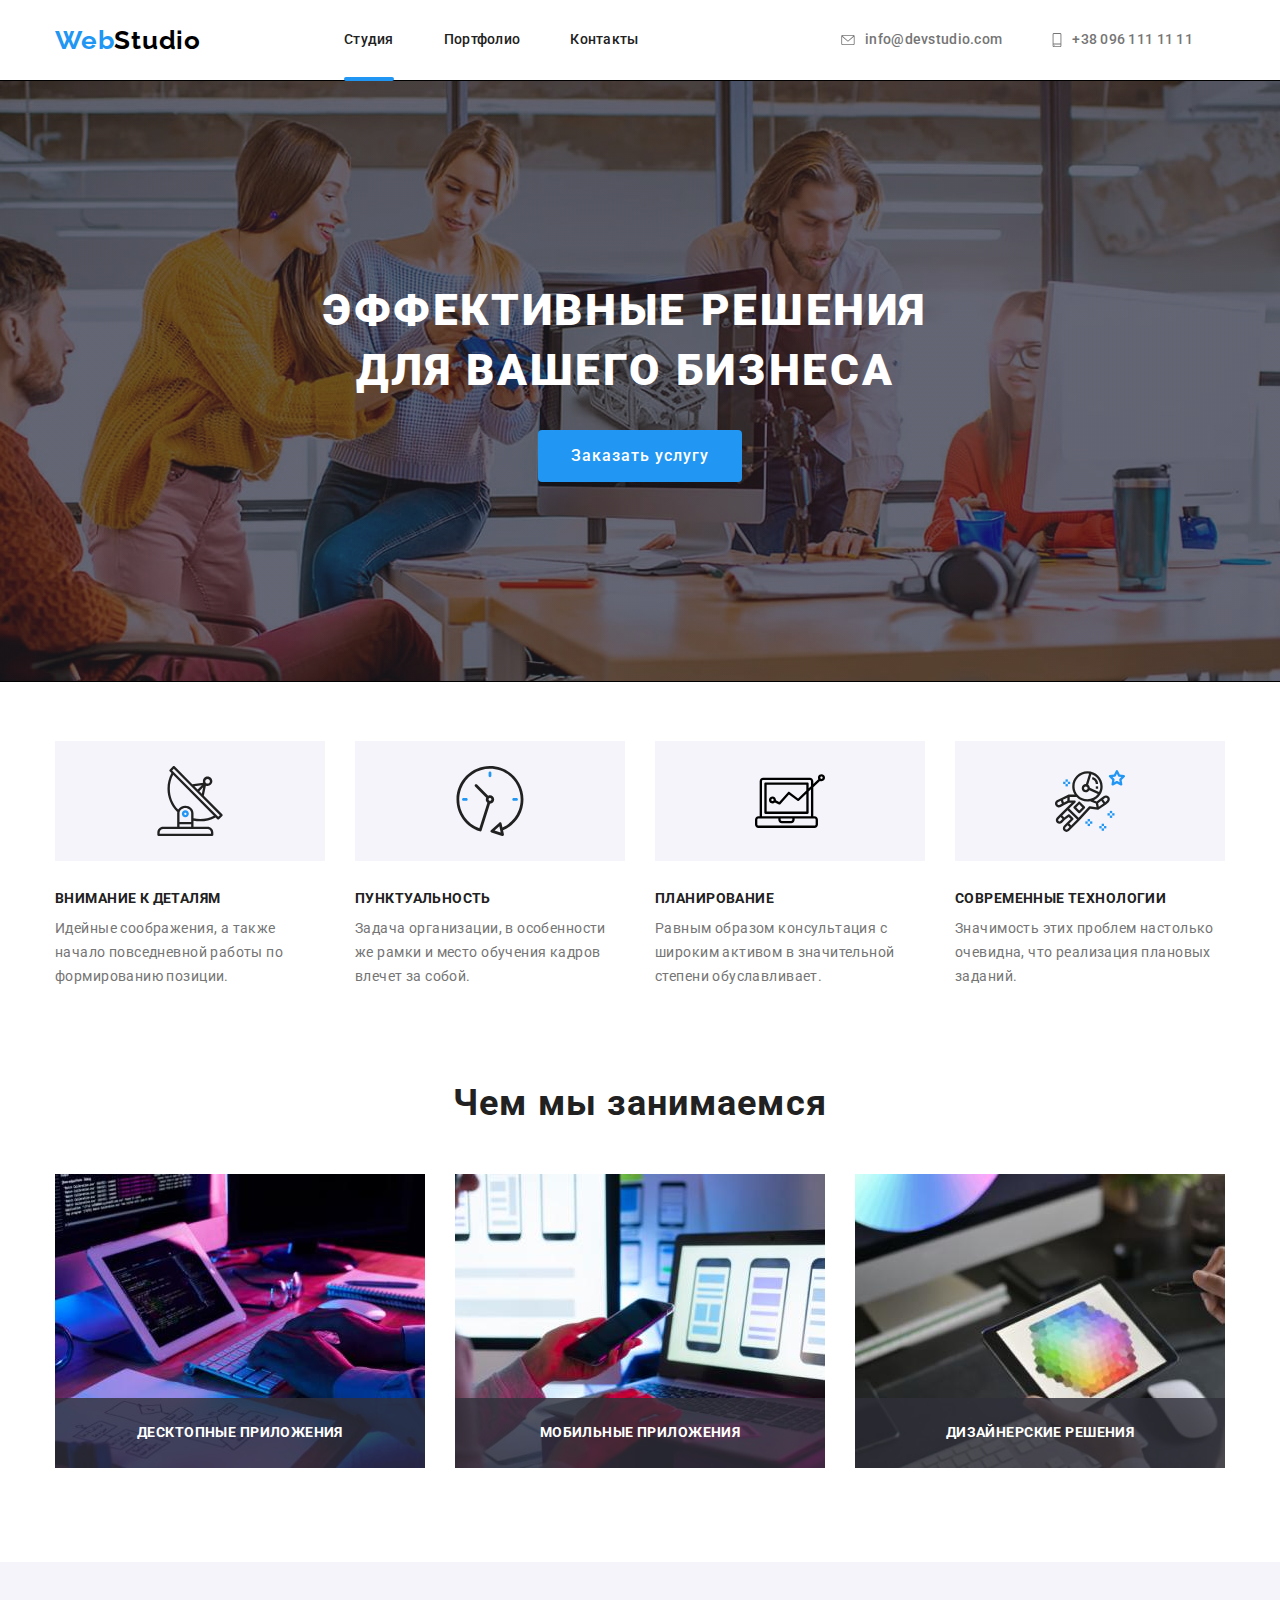
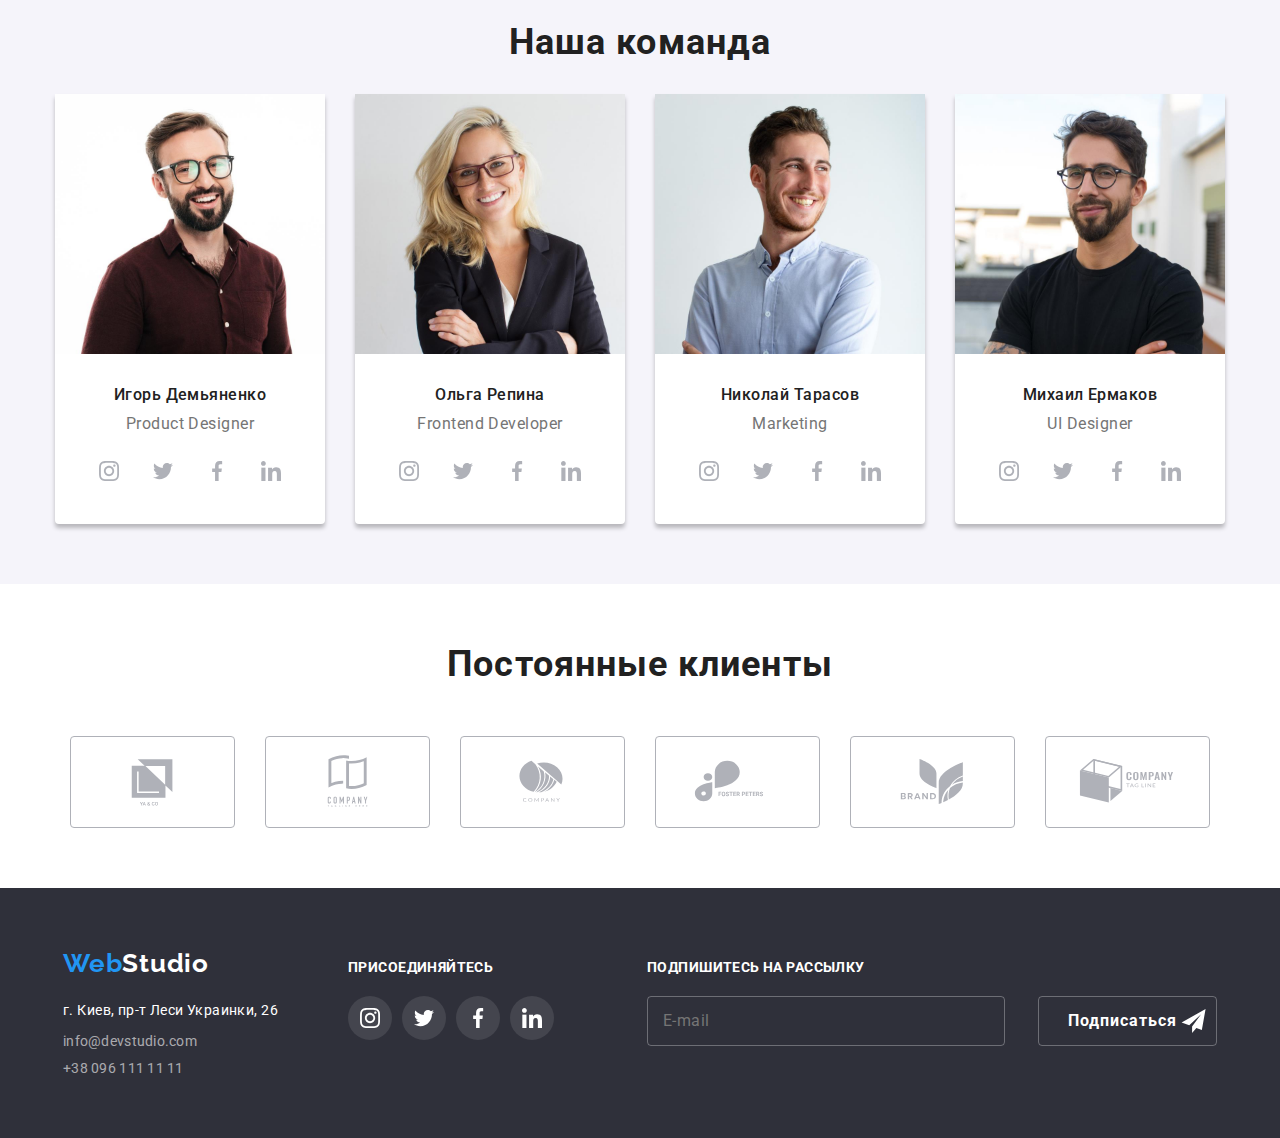
==== commit 4a923a85: "add styles" ====
--- a/index.html
+++ b/index.html
@@ -561,19 +561,21 @@
             <span class="logo-span">Web</span>Studio
           </a>
 
-          <address class="address">г. Киев, пр-т Леси Украинки, 26</address>
+          <address class="address">
           <ul class="list list-link conteiner-footer__list-link-footer">
+            <li class="conteiner-footer__link-address">г. Киев, пр-т Леси Украинки, 26</li>
             <li class="footer-link">
-              <a class="link " href="milto:info@devstudio.com"
+              <a class="link footer-link__mail" href="milto:info@devstudio.com"
                 >info@devstudio.com</a
               >
             </li>
             <li  class="footer-link">
-              <a class="link" href="tel:+380961111111"
+              <a class="link footer-link__phone" href="tel:+380961111111"
                 >+38 096 111 11 11</a
               >
             </li>
           </ul>
+          </address>
           </div>
           <div class="conteiner-footer-social-links">
           <h2 class="conteiner-footer__title-social-links title-social-links">присоединяйтесь</h2>
--- a/css/main.css
+++ b/css/main.css
@@ -481,7 +481,7 @@
     flex-wrap: wrap;
     align-items: center;
     justify-content: center;
-    margin-bottom: 40px;
+    margin-bottom: 50px;
   }
 }
 
@@ -795,20 +795,22 @@
 }
 
 .address {
-  text-align: center;
-  padding-bottom: 9px;
-  margin-top: 20px;
+  text-align: left;
+}
+
+.conteiner-footer__link-address {
   font-weight: 400;
   font-size: 14px;
   line-height: 1.71;
   letter-spacing: 0.03em;
   font-style: normal;
+  margin-bottom: 8px;
   color: var(--footer-text-color);
 }
 
 @media screen and (min-width: 1200px) {
-  .address {
-    margin-top: 0;
+  .conteiner-footer__link-address {
+    margin-bottom: 9px;
   }
 }
 
@@ -834,27 +836,41 @@
   .conteiner-footer__title-social-links {
     margin-top: 0;
     text-transform: uppercase;
+    text-align: left;
   }
 }
 
 .conteiner-footer__list-link-footer {
   display: block;
-}
-
-.footer-link {
+  text-align: center;
+}
+
+@media screen and (min-width: 1200px) {
+  .conteiner-footer__list-link-footer {
+    text-align: left;
+  }
+}
+
+.footer-link:not(:last-child) {
   margin-bottom: 8px;
-  font-weight: 400;
-  font-size: 14px;
-  line-height: 1.71;
-  letter-spacing: 0.03em;
+}
+
+@media screen and (min-width: 1200px) {
+  .footer-link:not(:last-child) {
+    margin-bottom: 9px;
+  }
+}
+
+.footer-link__mail {
   color: var(--footer-second-link-color);
-  background-color: #2f303a;
-}
-
-@media screen and (min-width: 768px) {
-  .footer-link {
-    margin-bottom: 0;
-  }
+  font-style: normal;
+  font-weight: normal;
+}
+
+.footer-link__phone {
+  color: var(--footer-second-link-color);
+  font-style: normal;
+  font-weight: normal;
 }
 
 .footer-social-link {
@@ -965,7 +981,7 @@
   margin-right: auto;
   outline: 1px solid black;
   background-repeat: no-repeat;
-  background-image: linear-gradient(to right, rgba(47, 48, 58, 0.4), rgba(47, 48, 58, 0.4)), url("../images/hero/Header-mob-min.jpg");
+  background-image: linear-gradient(to right, rgba(47, 48, 58, 0.4), rgba(47, 48, 58, 0.4)), url(../images/hero/Header-mob-min.jpg);
   background-size: cover;
   background-position: center;
   background-color: rgba(47, 48, 58, 0.4);
@@ -977,14 +993,14 @@
 
 @media (min-device-pixel-ratio: 2), (min-resolution: 192dpi), (min-resolution: 2dppx) {
   .hero-main {
-    background-image: linear-gradient(to right, rgba(47, 48, 58, 0.4), rgba(47, 48, 58, 0.4)), url("../images/hero/Header-mob-2x-min.jpg");
+    background-image: linear-gradient(to right, rgba(47, 48, 58, 0.4), rgba(47, 48, 58, 0.4)), url(../images/hero/Header-mob-2x-min.jpg);
   }
 }
 
 @media screen and (min-width: 768px) {
   .hero-main {
-    width: 768px;
-    background-image: linear-gradient(to right, rgba(47, 48, 58, 0.4), rgba(47, 48, 58, 0.4)), url("../images/hero/Header-tab-min.jpg");
+    max-width: 768px;
+    background-image: linear-gradient(to right, rgba(47, 48, 58, 0.4), rgba(47, 48, 58, 0.4)), url(../images/hero/Header-tab-min.jpg);
     padding-top: 200px;
     padding-bottom: 200px;
   }
@@ -992,21 +1008,23 @@
 
 @media screen and (min-width: 768px) and (min-device-pixel-ratio: 2), screen and (min-width: 768px) and (min-resolution: 192dpi), screen and (min-width: 768px) and (min-resolution: 2dppx) {
   .hero-main {
-    background-image: linear-gradient(to right, rgba(47, 48, 58, 0.4), rgba(47, 48, 58, 0.4)), url("../images/hero/Header-tab-2x-min.jpg");
+    background-image: linear-gradient(to right, rgba(47, 48, 58, 0.4), rgba(47, 48, 58, 0.4)), url(../images/hero/Header-tab-2x-min.jpg);
   }
 }
 
 @media screen and (min-width: 1200px) {
   .hero-main {
-    width: 1600px;
+    max-width: 1600px;
     height: 600px;
-    background-image: linear-gradient(to right, rgba(47, 48, 58, 0.4), rgba(47, 48, 58, 0.4)), url("../images/hero/header-desctop-min.jpg");
+    padding-top: 200px;
+    padding-bottom: 200px;
+    background-image: linear-gradient(to right, rgba(47, 48, 58, 0.4), rgba(47, 48, 58, 0.4)), url(../images/hero/header-desctop-min.jpg);
   }
 }
 
 @media screen and (min-width: 1200px) and (min-device-pixel-ratio: 2), screen and (min-width: 1200px) and (min-resolution: 192dpi), screen and (min-width: 1200px) and (min-resolution: 2dppx) {
   .hero-main {
-    background-image: linear-gradient(to right, rgba(47, 48, 58, 0.4), rgba(47, 48, 58, 0.4)), url("../images/hero/header-desctop-2x-min.jpg");
+    background-image: linear-gradient(to right, rgba(47, 48, 58, 0.4), rgba(47, 48, 58, 0.4)), url(../images/hero/header-desctop-2x-min.jpg);
   }
 }
 
@@ -1526,13 +1544,8 @@
 .logo-footer {
   color: var(--logo-color-footer);
   margin: 0;
-}
-
-@media screen and (min-width: 1200px) {
-  .logo-footer {
-    display: inline-flex;
-    margin-bottom: 20px;
-  }
+  margin-bottom: 20px;
+  display: inline-flex;
 }
 
 .logo-span {
@@ -1931,20 +1944,22 @@
 }
 
 .address {
-  text-align: center;
-  padding-bottom: 9px;
-  margin-top: 20px;
+  text-align: left;
+}
+
+.conteiner-footer__link-address {
   font-weight: 400;
   font-size: 14px;
   line-height: 1.71;
   letter-spacing: 0.03em;
   font-style: normal;
+  margin-bottom: 8px;
   color: var(--footer-text-color);
 }
 
 @media screen and (min-width: 1200px) {
-  .address {
-    margin-top: 0;
+  .conteiner-footer__link-address {
+    margin-bottom: 9px;
   }
 }
 
@@ -1970,27 +1985,41 @@
   .conteiner-footer__title-social-links {
     margin-top: 0;
     text-transform: uppercase;
+    text-align: left;
   }
 }
 
 .conteiner-footer__list-link-footer {
   display: block;
-}
-
-.footer-link {
+  text-align: center;
+}
+
+@media screen and (min-width: 1200px) {
+  .conteiner-footer__list-link-footer {
+    text-align: left;
+  }
+}
+
+.footer-link:not(:last-child) {
   margin-bottom: 8px;
-  font-weight: 400;
-  font-size: 14px;
-  line-height: 1.71;
-  letter-spacing: 0.03em;
+}
+
+@media screen and (min-width: 1200px) {
+  .footer-link:not(:last-child) {
+    margin-bottom: 9px;
+  }
+}
+
+.footer-link__mail {
   color: var(--footer-second-link-color);
-  background-color: #2f303a;
-}
-
-@media screen and (min-width: 768px) {
-  .footer-link {
-    margin-bottom: 0;
-  }
+  font-style: normal;
+  font-weight: normal;
+}
+
+.footer-link__phone {
+  color: var(--footer-second-link-color);
+  font-style: normal;
+  font-weight: normal;
 }
 
 .footer-social-link {
--- a/css/main.min.css
+++ b/css/main.min.css
@@ -1,2 +1,2 @@
-:root{--main-title-color: #ffffff;--second-title-color: #212121;--main-text-color: #757575;--second-text-color: rgba(255, 255, 255, 0.6);--third-text-color: #212121;--accent-color: #2196f3;--first-btn-color: #2196f3;--second-btn-color: #ffffff;--third-btn-color: #212121;--background-btn: #f5f4fa;--header-text-color: #ffffff;--header-second-text-color: #212121;--header-third-text-color: #757575;--footer-text-color: #ffffff;--footer-second-link-color: rgba(255, 255, 255, 0.6);--header-mail-color: #2196f3;--logo-color: #000000;--logo-color-footer: #fff;--logo-span-color: #2196f3;--link-color: #212121;--second-link-color: #757575;--link-accent: #2196f3;--border-color-head: #ececec;--background-color-footer: #2f303a;--background-color-team: #f5f4fa;--link-color-second: #afb1b8;--timing-function: cubic-bezier(0.4, 0, 0.2, 1)}.list-team__mamber-social-link,.footer-social-link{width:100%;height:100%;border-radius:50%;display:flex;align-items:center;justify-content:center;transition:background-color 250ms var(--timing-function)}.list-team__mamber-social-link:hover,.footer-social-link:hover,.list-team__mamber-social-link:focus,.footer-social-link:focus{background-color:#2196f3}.list-team__social-team-item,.social-footer-item{width:44px;height:44px;display:flex}.list-team__social-team-item+.list-team__social-team-item,.social-footer-item+.list-team__social-team-item,.list-team__social-team-item+.social-footer-item,.social-footer-item+.social-footer-item{margin-left:10px}P h1,h2,h3,h4,h5,h6{margin:0}ul{margin:0;padding:0}img{width:100%;display:block;max-width:100%}.conteiner-footer-social-links{padding:0;margin:0;display:block}.social-list-footer{display:flex;align-items:center;justify-content:center}.list-team__social-team-list{display:flex;align-items:center;justify-content:center;margin-top:16px}.list-team__mamber-social-icon{display:flex;fill:var(--link-color-second);transition:fill 250ms var(--timing-function)}.conteiner{width:100%;padding-left:15px;padding-right:15px;margin-left:auto;margin-right:auto;padding-top:-94px;padding-bottom:-94px}@media screen and (min-width: 480px){.conteiner{width:480px}}@media screen and (min-width: 768px){.conteiner{width:768px}}@media screen and (min-width: 1200px){.conteiner{width:1200px}}body{width:100vw;height:100vh;font-family:Roboto, sans-serif;margin:0}.list{list-style:none;text-decoration:none;padding:0}.link{text-decoration:none;font-weight:500;font-size:14px;line-height:1.14;letter-spacing:.02em;color:var(--second-link-color);cursor:pointer;transition:color 250ms var(--timing-function),background-color 250ms var(--timing-function)}.mamber-social-link:hover .link,.mamber-social-link:focus .link{fill:#fff}.link:hover,.link:focus{color:var(--link-accent)}button{display:block;cursor:pointer}svg{display:block;max-width:100%;height:auto;padding:0}p{margin-top:0;margin-bottom:0}.visually-hidden{position:absolute;clip:rect(0 0 0 0);width:1px;height:1px;margin:-1px;border:0;padding:0;overflow:hidden}.backdrop{width:100vw;height:100vh;background-color:rgba(0,0,0,0.2);position:fixed;top:0;left:0;transition:opacity 250ms linear, visibility 250ms linear;visibility:visible;opacity:1;z-index:6}.modal{max-width:450px;min-height:609px;background-color:#fff;border-radius:4px;top:50%;left:50%;bottom:0;padding:40px;align-items:center;transform:translate(-50%, -50%);position:absolute;transition:transform 250ms, perspective-origin 250ms;overflow:scroll}.backdrop .is-hidden .modal{transform:scale(1.5) rotate(180deg);transition:transform 250ms perspective-origin 250ms}@media screen and (min-width: 1200px){.modal{min-width:528px;height:581px;overflow:hidden}}.modal-close{width:30px;height:30px;background-color:transparent;border:1px solid rgba(0,0,0,0.292);border-radius:50%;position:absolute;top:10px;right:10px;display:flex;align-items:center;justify-content:center}.is-hidden{visibility:hidden;opacity:0;pointer-events:none}.title-modal{font-weight:700;font-size:20px;line-height:1.5;letter-spacing:.03em;text-align:center;margin-bottom:12px;margin-top:0;color:var(--second-title-color)}@media screen and (min-width: 1200px){.title-modal{font-weight:700;font-size:20px;line-height:1.15;letter-spacing:.03em}}.modal-form-input{width:100%;height:40px;border:1px solid rgba(33,33,33,0.2);border-radius:4px;padding-left:42px;padding-right:12px;margin:0;color:var(--main-text-color);font-weight:600;cursor:pointer;outline:none;transition:border-color 250ms var(--timing-function)}.modal-form-input:focus{border-color:var(--accent-color)}.modal-form-input:focus+.icone-modal-form{fill:var(--accent-color)}.title-input{font-weight:400;font-size:12px;line-height:1.16;letter-spacing:.01em;color:var(--main-text-color);display:block;margin-bottom:4px}.modal-field{display:block;margin-bottom:10px}.input-wrap{position:relative}.modal-form-text{width:100%;height:120px;border:1px solid rgba(33,33,33,0.2);border-radius:4px;padding:12px 16px;resize:none}.modal-btn{width:200px;height:50px;display:block;margin:auto;background-color:var(--accent-color);color:var(--main-title-color);cursor:pointer;border:1px solid transparent;border-radius:4px;box-shadow:0px 1px 3px rgba(0,0,0,0.12),0px 1px 1px rgba(0,0,0,0.14),0px 2px 1px rgba(0,0,0,0.2)}.modal-btn:hover{box-shadow:0px 4px 4px rgba(0,0,0,0.25)}.icone-modal-form{position:absolute;left:12px;top:50%;transform:translateY(-50%);transition:fill 250ms var(--timing-function)}.check-row{display:inline-block;align-items:center;margin-top:20px;margin-bottom:30px}.check-text{font-weight:400;font-size:8px;line-height:1;letter-spacing:.01em;display:flex;align-items:center;white-space:nowrap;overflow:hidden;color:var(--main-text-color)}@media screen and (min-width: 1200px){.check-text{font-weight:400;font-size:14px;line-height:1.71;letter-spacing:.03em;justify-content:center}}.check-item{width:16px;height:15px;border:2px solid #212121;border-radius:2px;margin-right:8.38px;display:flex;align-items:center;justify-content:center}.icone-check{fill:#fff}.modal-check:checked+.check-text .check-item{background-color:var(--accent-color);border:none}.policy-link{font-weight:400;font-size:8px;line-height:1;letter-spacing:.01em;color:var(--accent-color)}@media screen and (min-width: 1200px){.policy-link{font-weight:400;font-size:14px;line-height:1.71;letter-spacing:.03em}}.team__title-team{margin-bottom:30px;margin-top:0;text-align:center;color:var(--second-title-color);font-weight:700;font-size:28px;line-height:1.178;letter-spacing:.03em;font-weight:bold}@media screen and (min-width: 1200px){.team__title-team{font-weight:700;font-size:36px;line-height:1.16;letter-spacing:.03em}}.work__hero-title-work{margin-bottom:0;margin-top:0;font-weight:700;font-size:36px;line-height:1.16;letter-spacing:.03em;font-weight:bold;color:var(--second-title-color)}.clients__title-clients{margin-bottom:50px;margin-top:0;font-weight:700;font-size:28px;line-height:1.178;letter-spacing:.03em;font-weight:bold;text-align:center;color:var(--second-title-color)}@media screen and (min-width: 1200px){.clients__title-clients{font-weight:700;font-size:36px;line-height:1.16;letter-spacing:.03em}}.list-btn{margin-bottom:40px}@media screen and (min-width: 768px){.list-btn{display:flex;justify-content:center;margin-bottom:30px}}@media screen and (min-width: 1200px){.list-btn{display:flex;flex-wrap:wrap;align-items:center;justify-content:center;margin-bottom:40px}}.title-btn{display:inline-flex;justify-content:center;align-items:center;margin-left:8px;margin-bottom:15px}.title-btn:last-child{margin-bottom:0}@media screen and (min-width: 768px){.title-btn{margin-bottom:0px}}@media screen and (min-width: 1200px){.title-btn{margin-bottom:0}}.title-btn-portfolio{display:inline-block;border-radius:4px;padding:6px 22px;font-family:inherit;font-weight:500;font-size:16px;line-height:1.62;letter-spacing:.03em;font-style:normal;text-align:center;color:var(--third-btn-color);background-color:var(--background-btn);border:1px solid transparent;cursor:pointer;transition:box-shadow 250ms var(--timing-function),color 250ms var(--timing-function),background-color 250ms var(--timing-function)}.title-btn-portfolio:hover,.title-btn-portfolio:focus{color:var(--second-btn-color);background-color:var(--first-btn-color);box-shadow:0px 4px 4px rgba(0,0,0,0.25)}.btn-footer-proposition{width:200px;height:50px;display:flex;align-items:center;justify-content:center;margin-left:auto;margin-right:auto;margin-top:20px;padding-left:29px;border-color:var(--accent-color);background-color:var(--accent-color);box-sizing:border-box;border:1px solid rgba(255,255,255,0.3);border-radius:4px;font-weight:700;font-size:16px;line-height:1.87;letter-spacing:.06em;text-align:center;color:#fff;fill:#fff;transition:border-color 250ms var(--timing-function),background-color 250ms var(--timing-function)}@media screen and (min-width: 1200px){.btn-footer-proposition{margin:0;margin-left:0;background-color:transparent}.btn-footer-proposition:hover,.btn-footer-proposition:focus{border-color:var(--accent-color);background-color:var(--accent-color)}}.header{display:flex;padding-top:16px;padding-bottom:16px;border-bottom:1px solid var(--border-color-head)}@media screen and (min-width: 768px){.header{padding-top:0;padding-bottom:0}}@media screen and (min-width: 768px){.header-main{display:flex;align-items:center;justify-content:center}}.header-navigation{display:flex;align-items:center;justify-content:flex-start;text-decoration:none;font-weight:700;font-size:26px;line-height:1.19;letter-spacing:.03em;color:var(--header-second-text-color)}.header-navigation__header-list{display:none}@media screen and (min-width: 768px){.header-navigation__header-list{display:flex}}.header-link{display:flex;position:relative;padding-top:32px;padding-bottom:32px;font-weight:500;font-size:14px;line-height:1.14;letter-spacing:.02em;text-decoration:none;color:var(--link-color);margin-left:50px}.open-menu-btn{margin:0;align-items:center;justify-content:center;border:none;background-color:transparent}@media screen and (min-width: 768px){.open-menu-btn{display:none}}.close-menu-btn{display:block;margin-left:auto;margin-bottom:8.33px;align-items:center;justify-content:center;border:none;background-color:transparent}.close-menu-btn:hover,.close-menu-btn:focus{color:var(--link-accent)}.mob-menu{position:fixed;top:0;background-color:#fff;width:100vw;height:100vh;z-index:5;padding-top:21px;padding-bottom:48px;padding-left:40px;visibility:visible;opacity:1}.mob-menu .conteiner{height:100%;display:flex;flex-direction:column;justify-content:space-between}@media screen and (min-width: 768px){.mob-menu{display:none}}.is-hidden{visibility:hidden;opacity:0;pointer-events:none}.mob-menu-list-link{font-weight:500;font-size:40px;line-height:1.175;letter-spacing:.02em;color:#212121}.mob-menu-list-link::hover,.mob-menu-list-link::focus{color:var(--link-accent)}.mob-menu-list-item:not(:last-child){margin-bottom:32px}.mob-menu-contacts-link{margin-bottom:32px}.mob-menu-contacts-link:last-child{margin-bottom:64px}.mob-menu-link-phone{font-weight:500;font-size:24px;line-height:1.176;letter-spacing:.02em;color:var(--link-accent)}.mob-menu-link-mail{font-weight:500;font-size:24px;line-height:1.176;letter-spacing:.02em;color:#757575}.mob-menu__social-list{display:flex}.mob-menu-item__social-item{display:block;margin-top:0;margin-bottom:0}.mob-menu-item__social-item:not(:last-child){margin-right:10px;padding-right:10px;border-right:1px solid rgba(33,33,33,0.2)}.mob-menu__social-link{font-weight:500;font-size:18px;line-height:1.22;letter-spacing:.02em;color:var(--link-accent)}.conteiner-footer{background-color:var(--background-color-footer);padding-top:60px;padding-bottom:60px;margin-left:0;margin-right:0}.conteiner-footer__footer-main{text-align:center;align-items:baseline;justify-content:center}@media screen and (min-width: 768px){.conteiner-footer__footer-main{display:flex;flex-wrap:wrap;justify-content:space-around}}@media screen and (min-width: 1200px){.conteiner-footer__footer-main{justify-content:center}}.conteiner-footer__inform{display:block;padding:0;margin:0}@media screen and (min-width: 1200px){.conteiner-footer__inform{margin-right:70px;text-align:left}}.address{text-align:center;padding-bottom:9px;margin-top:20px;font-weight:400;font-size:14px;line-height:1.71;letter-spacing:.03em;font-style:normal;color:var(--footer-text-color)}@media screen and (min-width: 1200px){.address{margin-top:0}}.conteiner-footer__title-social-links{margin-top:60px;margin-bottom:20px;font-weight:700;font-size:14px;line-height:1.14;letter-spacing:.03em;font-weight:bold;text-transform:uppercase;color:var(--footer-text-color)}@media screen and (min-width: 768px){.conteiner-footer__title-social-links{margin-top:5px}}@media screen and (min-width: 1200px){.conteiner-footer__title-social-links{margin-top:0;text-transform:uppercase}}.conteiner-footer__list-link-footer{display:block}.footer-link{margin-bottom:8px;font-weight:400;font-size:14px;line-height:1.71;letter-spacing:.03em;color:var(--footer-second-link-color);background-color:#2f303a}@media screen and (min-width: 768px){.footer-link{margin-bottom:0}}.footer-social-link{background-color:#44454e}.footer-social-icon{fill:#fff}.conteiner-footer-proposition{text-align:center;margin-top:60px;display:block}@media screen and (min-width: 768px){.conteiner-footer-proposition{margin-top:60px}}@media screen and (min-width: 1200px){.conteiner-footer-proposition{width:570px;margin:0;margin-left:93px}}@media screen and (min-width: 1200px){.footer-form{display:flex;margin:0;justify-content:flex-start;align-items:center}}.footer-label{display:flex;margin-bottom:20px}@media screen and (min-width: 768px){.footer-label{width:450px;height:50px}.footer-label:hover,.footer-label:focus{border-color:var(--accent-color)}}@media screen and (min-width: 1200px){.footer-label{margin:0}}.footer-title-proposition{margin-bottom:20px;font-weight:700;font-size:14px;line-height:1.14;letter-spacing:.03em;font-weight:bold;text-transform:uppercase;color:var(--footer-text-color)}@media screen and (min-width: 1200px){.footer-title-proposition{text-align:left}}.email-footer-proposition{width:100%;height:50px;margin-right:12px;padding-left:15px;font-weight:400;font-size:16px;line-height:1.25;letter-spacing:.03em;box-sizing:border-box;align-items:center;color:rgba(226,226,226,0.6);border:1px solid rgba(255,255,255,0.3);border-radius:4px;background-color:transparent;transition:border-color 250ms var(--timing-function)}.email-footer-proposition:hover,.email-footer-proposition:focus{border-color:var(--accent-color)}@media screen and (min-width: 1200px){.email-footer-proposition{width:358px}}.hero-main{margin-left:auto;margin-right:auto;outline:1px solid black;background-repeat:no-repeat;background-image:linear-gradient(to right, rgba(47,48,58,0.4), rgba(47,48,58,0.4)),url("../images/hero/Header-mob-min.jpg");background-size:cover;background-position:center;background-color:rgba(47,48,58,0.4);text-align:center;justify-content:center;padding-top:118px;padding-bottom:118px}@media (min-device-pixel-ratio: 2), (min-resolution: 192dpi), (min-resolution: 2dppx){.hero-main{background-image:linear-gradient(to right, rgba(47,48,58,0.4), rgba(47,48,58,0.4)),url("../images/hero/Header-mob-2x-min.jpg")}}@media screen and (min-width: 768px){.hero-main{width:768px;background-image:linear-gradient(to right, rgba(47,48,58,0.4), rgba(47,48,58,0.4)),url("../images/hero/Header-tab-min.jpg");padding-top:200px;padding-bottom:200px}}@media screen and (min-width: 768px) and (min-device-pixel-ratio: 2), screen and (min-width: 768px) and (min-resolution: 192dpi), screen and (min-width: 768px) and (min-resolution: 2dppx){.hero-main{background-image:linear-gradient(to right, rgba(47,48,58,0.4), rgba(47,48,58,0.4)),url("../images/hero/Header-tab-2x-min.jpg")}}@media screen and (min-width: 1200px){.hero-main{width:1600px;height:600px;background-image:linear-gradient(to right, rgba(47,48,58,0.4), rgba(47,48,58,0.4)),url("../images/hero/header-desctop-min.jpg")}}@media screen and (min-width: 1200px) and (min-device-pixel-ratio: 2), screen and (min-width: 1200px) and (min-resolution: 192dpi), screen and (min-width: 1200px) and (min-resolution: 2dppx){.hero-main{background-image:linear-gradient(to right, rgba(47,48,58,0.4), rgba(47,48,58,0.4)),url("../images/hero/header-desctop-2x-min.jpg")}}.hero-main__main-title{margin-top:0;font-weight:900;font-size:26px;line-height:1.62;letter-spacing:.06em;text-align:center;text-transform:uppercase;color:var(--main-title-color)}@media screen and (min-width: 768px){.hero-main__main-title{width:768px;font-weight:900;font-size:26px;line-height:1.62;letter-spacing:.06em}}@media screen and (min-width: 1140px){.hero-main__main-title{width:1140px;font-weight:900;font-size:44px;line-height:1.36;letter-spacing:.06em}}.hero-main__hero-btn{display:inline-block;justify-content:center;border-radius:4px;padding:10px 32px;min-width:200px;min-height:50px;justify-content:center;border:1px solid transparent;text-align:center;font-weight:500;font-size:16px;line-height:1.87;letter-spacing:.06em;color:var(--second-btn-color);background-color:var(--first-btn-color)}.conteiner-hero{padding-top:60px;margin-right:15px;margin-left:15px}@media screen and (min-width: 768px){.conteiner-hero__list-specification{display:flex;flex-wrap:wrap}}@media screen and (min-width: 1200px){.conteiner-hero__list-specification{display:flex}}.list-specification__item-specification{margin-bottom:30px}@media screen and (min-width: 768px){.list-specification__item-specification{flex-basis:calc((100% - 30px) / 2)}.list-specification__item-specification:nth-child(2n){margin-left:30px}}@media screen and (min-width: 1200px){.list-specification__item-specification{flex-basis:calc((100% - 90px) / 4);justify-content:space-between;margin-bottom:0}.list-specification__item-specification+.list-specification__item-specification{margin-left:30px}}.list-specification__thumb{height:120px;background-color:#f5f4fa;margin-bottom:30px;display:flex;justify-content:center;align-items:center;object-position:center}.list-specification__title-specification{margin-bottom:10px;font-weight:700;font-size:14px;line-height:1.14;letter-spacing:.03em;text-transform:uppercase;color:var(--third-text-color);text-align:left}.list-specification__content-specification{font-weight:400;font-size:14px;line-height:1.71;letter-spacing:.03em;color:var(--main-text-color);text-align:left;margin:0}.conteiner-work{display:none}@media screen and (min-width: 1200px){.conteiner-work{display:block;text-align:center;padding-left:0;padding-right:0;padding-bottom:94px;padding-top:94px}}.work__hero-title-work{font-style:normal;font-weight:700;font-size:36px;line-height:1.16;letter-spacing:.03em;text-align:center;padding:0;margin-top:0;margin-bottom:50px}.work__list-work{display:flex;margin:0;justify-content:space-between}.list-work__list-work-foto{display:flex;width:370px;position:relative}.list-work__list-work-foto+.list-work__list-work-foto{margin-left:30px}.list-work__work-proposition{display:flex;position:absolute;width:370px;height:70px;bottom:0;background-color:rgba(47,48,58,0.8)}.list-work__work-proposition-name{display:flex;width:100%;align-items:center;justify-content:center;font-weight:700;font-size:14px;line-height:1.14;letter-spacing:.03em;text-align:center;text-transform:uppercase;color:var(--main-title-color)}.conteiner-team{margin:0;padding-top:60px;padding-bottom:60px;background-color:var(--background-color-team)}.team__list-team{margin-bottom:-30px}@media screen and (min-width: 768px){.team__list-team{display:flex;flex-wrap:wrap}}@media screen and (min-width: 1200px){.team__list-team{display:flex}}.list-team__card-mamber{width:100%;border-radius:0px 0px 4px 4px;box-shadow:0px 4px 4px rgba(0,0,0,0.25);background-color:#fff;margin-bottom:30px}@media screen and (min-width: 768px){.list-team__card-mamber{flex-basis:calc((100% - 30px) / 2)}.list-team__card-mamber:nth-child(2n){margin-left:30px}}@media screen and (min-width: 1200px){.list-team__card-mamber{flex-basis:calc((100% - 90px) / 4);justify-content:space-between}.list-team__card-mamber+.list-team__card-mamber{margin-left:30px}}.team__foto-mamber{display:block;min-width:100%;height:auto}.team__footer-card{flex-grow:1;margin:0;padding-top:30px;padding-bottom:24px;border:1px solid transparent}@media screen and (min-width: 1200px){.team__footer-card{padding-bottom:30px}}.team__name-mamber{margin:0;padding-bottom:10px;padding-left:auto;text-align:center;color:var(--second-title-color);font-weight:500;font-size:16px;line-height:1.187;letter-spacing:.03em;font-style:normal}.team__position-mamber{margin:0;font-weight:400;font-size:16px;line-height:1.187;letter-spacing:.03em;font-weight:normal;text-align:center;color:var(--main-text-color)}.clients{margin:0;padding-top:60px;padding-bottom:60px}.list-clients{margin-bottom:-30px;display:flex;flex-wrap:wrap;justify-content:center;margin:0;padding:0}.list-clients__card-client{display:block;justify-content:center;align-items:center;flex-basis:calc((100% - 30px) / 2);margin-bottom:30px}.list-clients__card-client:nth-child(2n){margin-left:30px}.list-clients__card-client:nth-child(n+5){margin-bottom:0}@media screen and (min-width: 768px){.list-clients__card-client{flex-basis:calc((100% - 90px) / 3);margin-left:30px;height:92px}.list-clients__card-client:nth-child(3n+1){margin-left:0}}@media screen and (min-width: 1200px){.list-clients__card-client{display:flex;flex-basis:calc((100% - 180px) / 6);margin-bottom:0}.list-clients__card-client:not(:first-child){margin-left:30px}}.list-clients__item-client{display:flex;width:100%;height:100%;align-items:center;justify-content:center;padding:16px;border:1px solid #afb1b8;border-radius:4px;transition:fill 250ms var(--timing-function)}.list-clients__item-client:hover,.list-clients__item-client:focus,.list-clients__item-client:active{border-color:var(--accent-color)}.list-clients__logo-client{fill:#afb1b8}.item-client:hover .list-clients__logo-client,.item-client:focus .list-clients__logo-client,.item-client:active .list-clients__logo-client{fill:var(--accent-color)}.current::after{content:'';display:block;position:absolute;width:100%;height:4px;background-color:var(--accent-color);border-radius:2px;left:0;bottom:-1px}.link-contacts{display:none}@media screen and (min-width: 768px){.link-contacts{display:block;margin-left:auto;padding:21px;align-items:center;font-weight:500;font-size:14px;line-height:1.14;letter-spacing:.02em;color:var(--second-link-color)}}@media screen and (min-width: 1200px){.link-contacts{display:flex;align-items:center;justify-content:center;padding:32px}.link-contacts .contacts-link+.contacts-link{margin-left:50px}}.contacts-link{display:flex}.contacts-link+.contacts-link{padding-top:10px}@media screen and (min-width: 1200px){.contacts-link+.contacts-link{padding-top:0}}.icon{display:flex;margin:0;align-items:center;justify-content:center}.link-mail{display:flex;align-items:center;justify-content:center;transition:color 250ms var(--timing-function)}.link-mail:hover,.link-mail:focus{color:var(--accent-color)}.icon-link-mail{width:14px;height:10px;display:flex;margin-right:8px;align-items:center;justify-content:center;fill:currentColor;transition:color 250ms var(--timing-function)}.icon-link-mail:hover,.icon-link-mail:focus{color:var(--link-accent)}@media screen and (min-width: 1200px){.icon-link-mail{display:flex;margin-right:10px}}.link-phone{display:flex;align-items:center;justify-content:center;transition:color 250ms var(--timing-function)}.link-phone:hover,.link-phone:focus{color:var(--accent-color)}.icon-link-phone{display:flex;width:10px;height:14px;margin-right:8px;align-items:center;justify-content:center;fill:currentColor;transition:fill 250ms var(--timing-function)}.icon-link-phone:hover,.icon-link-phone:focus{fill:var(--accent-color)}@media screen and (min-width: 1200px){.icon-link-phone{display:flex;margin-right:10px}}.logo{font-family:Raleway;text-decoration:none;margin-left:0;font-weight:700;font-size:26px;line-height:1.16;letter-spacing:.03em;color:var(--logo-color)}@media screen and (min-width: 1200px){.logo{font-weight:700;font-size:26px;line-height:1.19;letter-spacing:.03em;margin-right:93px}}.logo-footer{color:var(--logo-color-footer);margin:0}@media screen and (min-width: 1200px){.logo-footer{display:inline-flex;margin-bottom:20px}}.logo-span{font-family:Raleway;text-decoration:none;font-weight:700;font-size:26px;line-height:1.19;letter-spacing:.03em;color:var(--logo-span-color)}.header{display:flex;padding-top:16px;padding-bottom:16px;border-bottom:1px solid var(--border-color-head)}@media screen and (min-width: 768px){.header{padding-top:0;padding-bottom:0}}@media screen and (min-width: 768px){.header-main{display:flex;align-items:center;justify-content:center}}.header-navigation{display:flex;align-items:center;justify-content:flex-start;text-decoration:none;font-weight:700;font-size:26px;line-height:1.19;letter-spacing:.03em;color:var(--header-second-text-color)}.header-navigation__header-list{display:none}@media screen and (min-width: 768px){.header-navigation__header-list{display:flex}}.header-link{display:flex;position:relative;padding-top:32px;padding-bottom:32px;font-weight:500;font-size:14px;line-height:1.14;letter-spacing:.02em;text-decoration:none;color:var(--link-color);margin-left:50px}.open-menu-btn{margin:0;align-items:center;justify-content:center;border:none;background-color:transparent}@media screen and (min-width: 768px){.open-menu-btn{display:none}}.close-menu-btn{display:block;margin-left:auto;margin-bottom:8.33px;align-items:center;justify-content:center;border:none;background-color:transparent}.close-menu-btn:hover,.close-menu-btn:focus{color:var(--link-accent)}.mob-menu{position:fixed;top:0;background-color:#fff;width:100vw;height:100vh;z-index:5;padding-top:21px;padding-bottom:48px;padding-left:40px;visibility:visible;opacity:1}.mob-menu .conteiner{height:100%;display:flex;flex-direction:column;justify-content:space-between}@media screen and (min-width: 768px){.mob-menu{display:none}}.is-hidden{visibility:hidden;opacity:0;pointer-events:none}.mob-menu-list-link{font-weight:500;font-size:40px;line-height:1.175;letter-spacing:.02em;color:#212121}.mob-menu-list-link::hover,.mob-menu-list-link::focus{color:var(--link-accent)}.mob-menu-list-item:not(:last-child){margin-bottom:32px}.mob-menu-contacts-link{margin-bottom:32px}.mob-menu-contacts-link:last-child{margin-bottom:64px}.mob-menu-link-phone{font-weight:500;font-size:24px;line-height:1.176;letter-spacing:.02em;color:var(--link-accent)}.mob-menu-link-mail{font-weight:500;font-size:24px;line-height:1.176;letter-spacing:.02em;color:#757575}.mob-menu__social-list{display:flex}.mob-menu-item__social-item{display:block;margin-top:0;margin-bottom:0}.mob-menu-item__social-item:not(:last-child){margin-right:10px;padding-right:10px;border-right:1px solid rgba(33,33,33,0.2)}.mob-menu__social-link{font-weight:500;font-size:18px;line-height:1.22;letter-spacing:.02em;color:var(--link-accent)}.conteiner-hero-portfolio{padding-top:60px;padding-bottom:60px}@media screen and (min-width: 768px){.conteiner-hero-portfolio{padding-top:60px;padding-bottom:60px}}@media screen and (min-width: 1200px){.conteiner-hero-portfolio{padding-top:94px;padding-bottom:94px}}.hero-portfolio{display:flex;flex-wrap:wrap}.list-portfolio{margin-bottom:-30px}@media screen and (min-width: 768px){.list-portfolio{display:inline-flex;flex-wrap:wrap}}@media screen and (min-width: 1200px){.list-portfolio{display:flex;flex-wrap:wrap}}.portfolio-foto{position:relative;width:100%;overflow:hidden;transition:transform 250ms var(--timing-function)}.text-window-portfolio{font-weight:400;font-size:18px;line-height:1.56;letter-spacing:.03em;color:var(--main-title-color)}.link-cards-portfolio{display:block;margin-bottom:30px;cursor:pointer;transition:box-shadow 250ms var(--timing-function)}.link-cards-portfolio:hover{box-shadow:0px 4px 4px rgba(0,0,0,0.25)}.link-cards-portfolio:hover>.title-work{color:var(--main-text-color)}@media screen and (min-width: 768px){.link-cards-portfolio{flex-basis:calc((100% - 30px) / 2)}.link-cards-portfolio:nth-child(2n){margin-left:30px}}@media screen and (min-width: 1200px){.link-cards-portfolio{flex-basis:calc((100% - 60px) / 3);margin-bottom:30px;margin-left:30px}.link-cards-portfolio:nth-child(-n+3){margin-top:0}.link-cards-portfolio:nth-child(3n+1){margin-left:0}}.portfolio-foto-window{display:inline-block;justify-content:center;align-items:center;padding:63px 24px;position:absolute;content:'';width:100%;height:100%;top:0;left:0;opacity:0;background-color:var(--accent-color);transition:transform 250ms var(--timing-function);transform:translateY(100%)}.cards-portfolio:hover .portfolio-foto-window{transform:translateY(0);opacity:1}@media screen and (min-width: 768px){.cards-portfolio{display:flex;flex-direction:column;height:100%}}.card-portfolio-footer{margin-top:0;padding:20px 24px;border:1px solid var(--border-color-head);border-top:none}@media screen and (min-width: 768px){.card-portfolio-footer{flex-grow:1}.card-portfolio-footer:first-child{padding-bottom:56px}}.card-portfolio-footer__title-work{font-weight:700;font-size:18px;line-height:2;letter-spacing:.06em;color:var(--second-title-color);font-weight:bold}.name-work{margin-top:0;margin-bottom:0;font-weight:400;font-size:16px;line-height:1.875;letter-spacing:.03em;font-weight:normal;color:var(--main-text-color)}.conteiner-footer{background-color:var(--background-color-footer);padding-top:60px;padding-bottom:60px;margin-left:0;margin-right:0}.conteiner-footer__footer-main{text-align:center;align-items:baseline;justify-content:center}@media screen and (min-width: 768px){.conteiner-footer__footer-main{display:flex;flex-wrap:wrap;justify-content:space-around}}@media screen and (min-width: 1200px){.conteiner-footer__footer-main{justify-content:center}}.conteiner-footer__inform{display:block;padding:0;margin:0}@media screen and (min-width: 1200px){.conteiner-footer__inform{margin-right:70px;text-align:left}}.address{text-align:center;padding-bottom:9px;margin-top:20px;font-weight:400;font-size:14px;line-height:1.71;letter-spacing:.03em;font-style:normal;color:var(--footer-text-color)}@media screen and (min-width: 1200px){.address{margin-top:0}}.conteiner-footer__title-social-links{margin-top:60px;margin-bottom:20px;font-weight:700;font-size:14px;line-height:1.14;letter-spacing:.03em;font-weight:bold;text-transform:uppercase;color:var(--footer-text-color)}@media screen and (min-width: 768px){.conteiner-footer__title-social-links{margin-top:5px}}@media screen and (min-width: 1200px){.conteiner-footer__title-social-links{margin-top:0;text-transform:uppercase}}.conteiner-footer__list-link-footer{display:block}.footer-link{margin-bottom:8px;font-weight:400;font-size:14px;line-height:1.71;letter-spacing:.03em;color:var(--footer-second-link-color);background-color:#2f303a}@media screen and (min-width: 768px){.footer-link{margin-bottom:0}}.footer-social-link{background-color:#44454e}.footer-social-icon{fill:#fff}.conteiner-footer-proposition{text-align:center;margin-top:60px;display:block}@media screen and (min-width: 768px){.conteiner-footer-proposition{margin-top:60px}}@media screen and (min-width: 1200px){.conteiner-footer-proposition{width:570px;margin:0;margin-left:93px}}@media screen and (min-width: 1200px){.footer-form{display:flex;margin:0;justify-content:flex-start;align-items:center}}.footer-label{display:flex;margin-bottom:20px}@media screen and (min-width: 768px){.footer-label{width:450px;height:50px}.footer-label:hover,.footer-label:focus{border-color:var(--accent-color)}}@media screen and (min-width: 1200px){.footer-label{margin:0}}.footer-title-proposition{margin-bottom:20px;font-weight:700;font-size:14px;line-height:1.14;letter-spacing:.03em;font-weight:bold;text-transform:uppercase;color:var(--footer-text-color)}@media screen and (min-width: 1200px){.footer-title-proposition{text-align:left}}.email-footer-proposition{width:100%;height:50px;margin-right:12px;padding-left:15px;font-weight:400;font-size:16px;line-height:1.25;letter-spacing:.03em;box-sizing:border-box;align-items:center;color:rgba(226,226,226,0.6);border:1px solid rgba(255,255,255,0.3);border-radius:4px;background-color:transparent;transition:border-color 250ms var(--timing-function)}.email-footer-proposition:hover,.email-footer-proposition:focus{border-color:var(--accent-color)}@media screen and (min-width: 1200px){.email-footer-proposition{width:358px}}
+:root{--main-title-color: #ffffff;--second-title-color: #212121;--main-text-color: #757575;--second-text-color: rgba(255, 255, 255, 0.6);--third-text-color: #212121;--accent-color: #2196f3;--first-btn-color: #2196f3;--second-btn-color: #ffffff;--third-btn-color: #212121;--background-btn: #f5f4fa;--header-text-color: #ffffff;--header-second-text-color: #212121;--header-third-text-color: #757575;--footer-text-color: #ffffff;--footer-second-link-color: rgba(255, 255, 255, 0.6);--header-mail-color: #2196f3;--logo-color: #000000;--logo-color-footer: #fff;--logo-span-color: #2196f3;--link-color: #212121;--second-link-color: #757575;--link-accent: #2196f3;--border-color-head: #ececec;--background-color-footer: #2f303a;--background-color-team: #f5f4fa;--link-color-second: #afb1b8;--timing-function: cubic-bezier(0.4, 0, 0.2, 1)}.list-team__mamber-social-link,.footer-social-link{width:100%;height:100%;border-radius:50%;display:flex;align-items:center;justify-content:center;transition:background-color 250ms var(--timing-function)}.list-team__mamber-social-link:hover,.footer-social-link:hover,.list-team__mamber-social-link:focus,.footer-social-link:focus{background-color:#2196f3}.list-team__social-team-item,.social-footer-item{width:44px;height:44px;display:flex}.list-team__social-team-item+.list-team__social-team-item,.social-footer-item+.list-team__social-team-item,.list-team__social-team-item+.social-footer-item,.social-footer-item+.social-footer-item{margin-left:10px}P h1,h2,h3,h4,h5,h6{margin:0}ul{margin:0;padding:0}img{width:100%;display:block;max-width:100%}.conteiner-footer-social-links{padding:0;margin:0;display:block}.social-list-footer{display:flex;align-items:center;justify-content:center}.list-team__social-team-list{display:flex;align-items:center;justify-content:center;margin-top:16px}.list-team__mamber-social-icon{display:flex;fill:var(--link-color-second);transition:fill 250ms var(--timing-function)}.conteiner{width:100%;padding-left:15px;padding-right:15px;margin-left:auto;margin-right:auto;padding-top:-94px;padding-bottom:-94px}@media screen and (min-width: 480px){.conteiner{width:480px}}@media screen and (min-width: 768px){.conteiner{width:768px}}@media screen and (min-width: 1200px){.conteiner{width:1200px}}body{width:100vw;height:100vh;font-family:Roboto, sans-serif;margin:0}.list{list-style:none;text-decoration:none;padding:0}.link{text-decoration:none;font-weight:500;font-size:14px;line-height:1.14;letter-spacing:.02em;color:var(--second-link-color);cursor:pointer;transition:color 250ms var(--timing-function),background-color 250ms var(--timing-function)}.mamber-social-link:hover .link,.mamber-social-link:focus .link{fill:#fff}.link:hover,.link:focus{color:var(--link-accent)}button{display:block;cursor:pointer}svg{display:block;max-width:100%;height:auto;padding:0}p{margin-top:0;margin-bottom:0}.visually-hidden{position:absolute;clip:rect(0 0 0 0);width:1px;height:1px;margin:-1px;border:0;padding:0;overflow:hidden}.backdrop{width:100vw;height:100vh;background-color:rgba(0,0,0,0.2);position:fixed;top:0;left:0;transition:opacity 250ms linear, visibility 250ms linear;visibility:visible;opacity:1;z-index:6}.modal{max-width:450px;min-height:609px;background-color:#fff;border-radius:4px;top:50%;left:50%;bottom:0;padding:40px;align-items:center;transform:translate(-50%, -50%);position:absolute;transition:transform 250ms, perspective-origin 250ms;overflow:scroll}.backdrop .is-hidden .modal{transform:scale(1.5) rotate(180deg);transition:transform 250ms perspective-origin 250ms}@media screen and (min-width: 1200px){.modal{min-width:528px;height:581px;overflow:hidden}}.modal-close{width:30px;height:30px;background-color:transparent;border:1px solid rgba(0,0,0,0.292);border-radius:50%;position:absolute;top:10px;right:10px;display:flex;align-items:center;justify-content:center}.is-hidden{visibility:hidden;opacity:0;pointer-events:none}.title-modal{font-weight:700;font-size:20px;line-height:1.5;letter-spacing:.03em;text-align:center;margin-bottom:12px;margin-top:0;color:var(--second-title-color)}@media screen and (min-width: 1200px){.title-modal{font-weight:700;font-size:20px;line-height:1.15;letter-spacing:.03em}}.modal-form-input{width:100%;height:40px;border:1px solid rgba(33,33,33,0.2);border-radius:4px;padding-left:42px;padding-right:12px;margin:0;color:var(--main-text-color);font-weight:600;cursor:pointer;outline:none;transition:border-color 250ms var(--timing-function)}.modal-form-input:focus{border-color:var(--accent-color)}.modal-form-input:focus+.icone-modal-form{fill:var(--accent-color)}.title-input{font-weight:400;font-size:12px;line-height:1.16;letter-spacing:.01em;color:var(--main-text-color);display:block;margin-bottom:4px}.modal-field{display:block;margin-bottom:10px}.input-wrap{position:relative}.modal-form-text{width:100%;height:120px;border:1px solid rgba(33,33,33,0.2);border-radius:4px;padding:12px 16px;resize:none}.modal-btn{width:200px;height:50px;display:block;margin:auto;background-color:var(--accent-color);color:var(--main-title-color);cursor:pointer;border:1px solid transparent;border-radius:4px;box-shadow:0px 1px 3px rgba(0,0,0,0.12),0px 1px 1px rgba(0,0,0,0.14),0px 2px 1px rgba(0,0,0,0.2)}.modal-btn:hover{box-shadow:0px 4px 4px rgba(0,0,0,0.25)}.icone-modal-form{position:absolute;left:12px;top:50%;transform:translateY(-50%);transition:fill 250ms var(--timing-function)}.check-row{display:inline-block;align-items:center;margin-top:20px;margin-bottom:30px}.check-text{font-weight:400;font-size:8px;line-height:1;letter-spacing:.01em;display:flex;align-items:center;white-space:nowrap;overflow:hidden;color:var(--main-text-color)}@media screen and (min-width: 1200px){.check-text{font-weight:400;font-size:14px;line-height:1.71;letter-spacing:.03em;justify-content:center}}.check-item{width:16px;height:15px;border:2px solid #212121;border-radius:2px;margin-right:8.38px;display:flex;align-items:center;justify-content:center}.icone-check{fill:#fff}.modal-check:checked+.check-text .check-item{background-color:var(--accent-color);border:none}.policy-link{font-weight:400;font-size:8px;line-height:1;letter-spacing:.01em;color:var(--accent-color)}@media screen and (min-width: 1200px){.policy-link{font-weight:400;font-size:14px;line-height:1.71;letter-spacing:.03em}}.team__title-team{margin-bottom:30px;margin-top:0;text-align:center;color:var(--second-title-color);font-weight:700;font-size:28px;line-height:1.178;letter-spacing:.03em;font-weight:bold}@media screen and (min-width: 1200px){.team__title-team{font-weight:700;font-size:36px;line-height:1.16;letter-spacing:.03em}}.work__hero-title-work{margin-bottom:0;margin-top:0;font-weight:700;font-size:36px;line-height:1.16;letter-spacing:.03em;font-weight:bold;color:var(--second-title-color)}.clients__title-clients{margin-bottom:50px;margin-top:0;font-weight:700;font-size:28px;line-height:1.178;letter-spacing:.03em;font-weight:bold;text-align:center;color:var(--second-title-color)}@media screen and (min-width: 1200px){.clients__title-clients{font-weight:700;font-size:36px;line-height:1.16;letter-spacing:.03em}}.list-btn{margin-bottom:40px}@media screen and (min-width: 768px){.list-btn{display:flex;justify-content:center;margin-bottom:30px}}@media screen and (min-width: 1200px){.list-btn{display:flex;flex-wrap:wrap;align-items:center;justify-content:center;margin-bottom:50px}}.title-btn{display:inline-flex;justify-content:center;align-items:center;margin-left:8px;margin-bottom:15px}.title-btn:last-child{margin-bottom:0}@media screen and (min-width: 768px){.title-btn{margin-bottom:0px}}@media screen and (min-width: 1200px){.title-btn{margin-bottom:0}}.title-btn-portfolio{display:inline-block;border-radius:4px;padding:6px 22px;font-family:inherit;font-weight:500;font-size:16px;line-height:1.62;letter-spacing:.03em;font-style:normal;text-align:center;color:var(--third-btn-color);background-color:var(--background-btn);border:1px solid transparent;cursor:pointer;transition:box-shadow 250ms var(--timing-function),color 250ms var(--timing-function),background-color 250ms var(--timing-function)}.title-btn-portfolio:hover,.title-btn-portfolio:focus{color:var(--second-btn-color);background-color:var(--first-btn-color);box-shadow:0px 4px 4px rgba(0,0,0,0.25)}.btn-footer-proposition{width:200px;height:50px;display:flex;align-items:center;justify-content:center;margin-left:auto;margin-right:auto;margin-top:20px;padding-left:29px;border-color:var(--accent-color);background-color:var(--accent-color);box-sizing:border-box;border:1px solid rgba(255,255,255,0.3);border-radius:4px;font-weight:700;font-size:16px;line-height:1.87;letter-spacing:.06em;text-align:center;color:#fff;fill:#fff;transition:border-color 250ms var(--timing-function),background-color 250ms var(--timing-function)}@media screen and (min-width: 1200px){.btn-footer-proposition{margin:0;margin-left:0;background-color:transparent}.btn-footer-proposition:hover,.btn-footer-proposition:focus{border-color:var(--accent-color);background-color:var(--accent-color)}}.header{display:flex;padding-top:16px;padding-bottom:16px;border-bottom:1px solid var(--border-color-head)}@media screen and (min-width: 768px){.header{padding-top:0;padding-bottom:0}}@media screen and (min-width: 768px){.header-main{display:flex;align-items:center;justify-content:center}}.header-navigation{display:flex;align-items:center;justify-content:flex-start;text-decoration:none;font-weight:700;font-size:26px;line-height:1.19;letter-spacing:.03em;color:var(--header-second-text-color)}.header-navigation__header-list{display:none}@media screen and (min-width: 768px){.header-navigation__header-list{display:flex}}.header-link{display:flex;position:relative;padding-top:32px;padding-bottom:32px;font-weight:500;font-size:14px;line-height:1.14;letter-spacing:.02em;text-decoration:none;color:var(--link-color);margin-left:50px}.open-menu-btn{margin:0;align-items:center;justify-content:center;border:none;background-color:transparent}@media screen and (min-width: 768px){.open-menu-btn{display:none}}.close-menu-btn{display:block;margin-left:auto;margin-bottom:8.33px;align-items:center;justify-content:center;border:none;background-color:transparent}.close-menu-btn:hover,.close-menu-btn:focus{color:var(--link-accent)}.mob-menu{position:fixed;top:0;background-color:#fff;width:100vw;height:100vh;z-index:5;padding-top:21px;padding-bottom:48px;padding-left:40px;visibility:visible;opacity:1}.mob-menu .conteiner{height:100%;display:flex;flex-direction:column;justify-content:space-between}@media screen and (min-width: 768px){.mob-menu{display:none}}.is-hidden{visibility:hidden;opacity:0;pointer-events:none}.mob-menu-list-link{font-weight:500;font-size:40px;line-height:1.175;letter-spacing:.02em;color:#212121}.mob-menu-list-link::hover,.mob-menu-list-link::focus{color:var(--link-accent)}.mob-menu-list-item:not(:last-child){margin-bottom:32px}.mob-menu-contacts-link{margin-bottom:32px}.mob-menu-contacts-link:last-child{margin-bottom:64px}.mob-menu-link-phone{font-weight:500;font-size:24px;line-height:1.176;letter-spacing:.02em;color:var(--link-accent)}.mob-menu-link-mail{font-weight:500;font-size:24px;line-height:1.176;letter-spacing:.02em;color:#757575}.mob-menu__social-list{display:flex}.mob-menu-item__social-item{display:block;margin-top:0;margin-bottom:0}.mob-menu-item__social-item:not(:last-child){margin-right:10px;padding-right:10px;border-right:1px solid rgba(33,33,33,0.2)}.mob-menu__social-link{font-weight:500;font-size:18px;line-height:1.22;letter-spacing:.02em;color:var(--link-accent)}.conteiner-footer{background-color:var(--background-color-footer);padding-top:60px;padding-bottom:60px;margin-left:0;margin-right:0}.conteiner-footer__footer-main{text-align:center;align-items:baseline;justify-content:center}@media screen and (min-width: 768px){.conteiner-footer__footer-main{display:flex;flex-wrap:wrap;justify-content:space-around}}@media screen and (min-width: 1200px){.conteiner-footer__footer-main{justify-content:center}}.conteiner-footer__inform{display:block;padding:0;margin:0}@media screen and (min-width: 1200px){.conteiner-footer__inform{margin-right:70px;text-align:left}}.address{text-align:left}.conteiner-footer__link-address{font-weight:400;font-size:14px;line-height:1.71;letter-spacing:.03em;font-style:normal;margin-bottom:8px;color:var(--footer-text-color)}@media screen and (min-width: 1200px){.conteiner-footer__link-address{margin-bottom:9px}}.conteiner-footer__title-social-links{margin-top:60px;margin-bottom:20px;font-weight:700;font-size:14px;line-height:1.14;letter-spacing:.03em;font-weight:bold;text-transform:uppercase;color:var(--footer-text-color)}@media screen and (min-width: 768px){.conteiner-footer__title-social-links{margin-top:5px}}@media screen and (min-width: 1200px){.conteiner-footer__title-social-links{margin-top:0;text-transform:uppercase;text-align:left}}.conteiner-footer__list-link-footer{display:block;text-align:center}@media screen and (min-width: 1200px){.conteiner-footer__list-link-footer{text-align:left}}.footer-link:not(:last-child){margin-bottom:8px}@media screen and (min-width: 1200px){.footer-link:not(:last-child){margin-bottom:9px}}.footer-link__mail{color:var(--footer-second-link-color);font-style:normal;font-weight:normal}.footer-link__phone{color:var(--footer-second-link-color);font-style:normal;font-weight:normal}.footer-social-link{background-color:#44454e}.footer-social-icon{fill:#fff}.conteiner-footer-proposition{text-align:center;margin-top:60px;display:block}@media screen and (min-width: 768px){.conteiner-footer-proposition{margin-top:60px}}@media screen and (min-width: 1200px){.conteiner-footer-proposition{width:570px;margin:0;margin-left:93px}}@media screen and (min-width: 1200px){.footer-form{display:flex;margin:0;justify-content:flex-start;align-items:center}}.footer-label{display:flex;margin-bottom:20px}@media screen and (min-width: 768px){.footer-label{width:450px;height:50px}.footer-label:hover,.footer-label:focus{border-color:var(--accent-color)}}@media screen and (min-width: 1200px){.footer-label{margin:0}}.footer-title-proposition{margin-bottom:20px;font-weight:700;font-size:14px;line-height:1.14;letter-spacing:.03em;font-weight:bold;text-transform:uppercase;color:var(--footer-text-color)}@media screen and (min-width: 1200px){.footer-title-proposition{text-align:left}}.email-footer-proposition{width:100%;height:50px;margin-right:12px;padding-left:15px;font-weight:400;font-size:16px;line-height:1.25;letter-spacing:.03em;box-sizing:border-box;align-items:center;color:rgba(226,226,226,0.6);border:1px solid rgba(255,255,255,0.3);border-radius:4px;background-color:transparent;transition:border-color 250ms var(--timing-function)}.email-footer-proposition:hover,.email-footer-proposition:focus{border-color:var(--accent-color)}@media screen and (min-width: 1200px){.email-footer-proposition{width:358px}}.hero-main{margin-left:auto;margin-right:auto;outline:1px solid black;background-repeat:no-repeat;background-image:linear-gradient(to right, rgba(47,48,58,0.4), rgba(47,48,58,0.4)),url(../images/hero/Header-mob-min.jpg);background-size:cover;background-position:center;background-color:rgba(47,48,58,0.4);text-align:center;justify-content:center;padding-top:118px;padding-bottom:118px}@media (min-device-pixel-ratio: 2), (min-resolution: 192dpi), (min-resolution: 2dppx){.hero-main{background-image:linear-gradient(to right, rgba(47,48,58,0.4), rgba(47,48,58,0.4)),url(../images/hero/Header-mob-2x-min.jpg)}}@media screen and (min-width: 768px){.hero-main{max-width:768px;background-image:linear-gradient(to right, rgba(47,48,58,0.4), rgba(47,48,58,0.4)),url(../images/hero/Header-tab-min.jpg);padding-top:200px;padding-bottom:200px}}@media screen and (min-width: 768px) and (min-device-pixel-ratio: 2), screen and (min-width: 768px) and (min-resolution: 192dpi), screen and (min-width: 768px) and (min-resolution: 2dppx){.hero-main{background-image:linear-gradient(to right, rgba(47,48,58,0.4), rgba(47,48,58,0.4)),url(../images/hero/Header-tab-2x-min.jpg)}}@media screen and (min-width: 1200px){.hero-main{max-width:1600px;height:600px;padding-top:200px;padding-bottom:200px;background-image:linear-gradient(to right, rgba(47,48,58,0.4), rgba(47,48,58,0.4)),url(../images/hero/header-desctop-min.jpg)}}@media screen and (min-width: 1200px) and (min-device-pixel-ratio: 2), screen and (min-width: 1200px) and (min-resolution: 192dpi), screen and (min-width: 1200px) and (min-resolution: 2dppx){.hero-main{background-image:linear-gradient(to right, rgba(47,48,58,0.4), rgba(47,48,58,0.4)),url(../images/hero/header-desctop-2x-min.jpg)}}.hero-main__main-title{margin-top:0;font-weight:900;font-size:26px;line-height:1.62;letter-spacing:.06em;text-align:center;text-transform:uppercase;color:var(--main-title-color)}@media screen and (min-width: 768px){.hero-main__main-title{width:768px;font-weight:900;font-size:26px;line-height:1.62;letter-spacing:.06em}}@media screen and (min-width: 1140px){.hero-main__main-title{width:1140px;font-weight:900;font-size:44px;line-height:1.36;letter-spacing:.06em}}.hero-main__hero-btn{display:inline-block;justify-content:center;border-radius:4px;padding:10px 32px;min-width:200px;min-height:50px;justify-content:center;border:1px solid transparent;text-align:center;font-weight:500;font-size:16px;line-height:1.87;letter-spacing:.06em;color:var(--second-btn-color);background-color:var(--first-btn-color)}.conteiner-hero{padding-top:60px;margin-right:15px;margin-left:15px}@media screen and (min-width: 768px){.conteiner-hero__list-specification{display:flex;flex-wrap:wrap}}@media screen and (min-width: 1200px){.conteiner-hero__list-specification{display:flex}}.list-specification__item-specification{margin-bottom:30px}@media screen and (min-width: 768px){.list-specification__item-specification{flex-basis:calc((100% - 30px) / 2)}.list-specification__item-specification:nth-child(2n){margin-left:30px}}@media screen and (min-width: 1200px){.list-specification__item-specification{flex-basis:calc((100% - 90px) / 4);justify-content:space-between;margin-bottom:0}.list-specification__item-specification+.list-specification__item-specification{margin-left:30px}}.list-specification__thumb{height:120px;background-color:#f5f4fa;margin-bottom:30px;display:flex;justify-content:center;align-items:center;object-position:center}.list-specification__title-specification{margin-bottom:10px;font-weight:700;font-size:14px;line-height:1.14;letter-spacing:.03em;text-transform:uppercase;color:var(--third-text-color);text-align:left}.list-specification__content-specification{font-weight:400;font-size:14px;line-height:1.71;letter-spacing:.03em;color:var(--main-text-color);text-align:left;margin:0}.conteiner-work{display:none}@media screen and (min-width: 1200px){.conteiner-work{display:block;text-align:center;padding-left:0;padding-right:0;padding-bottom:94px;padding-top:94px}}.work__hero-title-work{font-style:normal;font-weight:700;font-size:36px;line-height:1.16;letter-spacing:.03em;text-align:center;padding:0;margin-top:0;margin-bottom:50px}.work__list-work{display:flex;margin:0;justify-content:space-between}.list-work__list-work-foto{display:flex;width:370px;position:relative}.list-work__list-work-foto+.list-work__list-work-foto{margin-left:30px}.list-work__work-proposition{display:flex;position:absolute;width:370px;height:70px;bottom:0;background-color:rgba(47,48,58,0.8)}.list-work__work-proposition-name{display:flex;width:100%;align-items:center;justify-content:center;font-weight:700;font-size:14px;line-height:1.14;letter-spacing:.03em;text-align:center;text-transform:uppercase;color:var(--main-title-color)}.conteiner-team{margin:0;padding-top:60px;padding-bottom:60px;background-color:var(--background-color-team)}.team__list-team{margin-bottom:-30px}@media screen and (min-width: 768px){.team__list-team{display:flex;flex-wrap:wrap}}@media screen and (min-width: 1200px){.team__list-team{display:flex}}.list-team__card-mamber{width:100%;border-radius:0px 0px 4px 4px;box-shadow:0px 4px 4px rgba(0,0,0,0.25);background-color:#fff;margin-bottom:30px}@media screen and (min-width: 768px){.list-team__card-mamber{flex-basis:calc((100% - 30px) / 2)}.list-team__card-mamber:nth-child(2n){margin-left:30px}}@media screen and (min-width: 1200px){.list-team__card-mamber{flex-basis:calc((100% - 90px) / 4);justify-content:space-between}.list-team__card-mamber+.list-team__card-mamber{margin-left:30px}}.team__foto-mamber{display:block;min-width:100%;height:auto}.team__footer-card{flex-grow:1;margin:0;padding-top:30px;padding-bottom:24px;border:1px solid transparent}@media screen and (min-width: 1200px){.team__footer-card{padding-bottom:30px}}.team__name-mamber{margin:0;padding-bottom:10px;padding-left:auto;text-align:center;color:var(--second-title-color);font-weight:500;font-size:16px;line-height:1.187;letter-spacing:.03em;font-style:normal}.team__position-mamber{margin:0;font-weight:400;font-size:16px;line-height:1.187;letter-spacing:.03em;font-weight:normal;text-align:center;color:var(--main-text-color)}.clients{margin:0;padding-top:60px;padding-bottom:60px}.list-clients{margin-bottom:-30px;display:flex;flex-wrap:wrap;justify-content:center;margin:0;padding:0}.list-clients__card-client{display:block;justify-content:center;align-items:center;flex-basis:calc((100% - 30px) / 2);margin-bottom:30px}.list-clients__card-client:nth-child(2n){margin-left:30px}.list-clients__card-client:nth-child(n+5){margin-bottom:0}@media screen and (min-width: 768px){.list-clients__card-client{flex-basis:calc((100% - 90px) / 3);margin-left:30px;height:92px}.list-clients__card-client:nth-child(3n+1){margin-left:0}}@media screen and (min-width: 1200px){.list-clients__card-client{display:flex;flex-basis:calc((100% - 180px) / 6);margin-bottom:0}.list-clients__card-client:not(:first-child){margin-left:30px}}.list-clients__item-client{display:flex;width:100%;height:100%;align-items:center;justify-content:center;padding:16px;border:1px solid #afb1b8;border-radius:4px;transition:fill 250ms var(--timing-function)}.list-clients__item-client:hover,.list-clients__item-client:focus,.list-clients__item-client:active{border-color:var(--accent-color)}.list-clients__logo-client{fill:#afb1b8}.item-client:hover .list-clients__logo-client,.item-client:focus .list-clients__logo-client,.item-client:active .list-clients__logo-client{fill:var(--accent-color)}.current::after{content:'';display:block;position:absolute;width:100%;height:4px;background-color:var(--accent-color);border-radius:2px;left:0;bottom:-1px}.link-contacts{display:none}@media screen and (min-width: 768px){.link-contacts{display:block;margin-left:auto;padding:21px;align-items:center;font-weight:500;font-size:14px;line-height:1.14;letter-spacing:.02em;color:var(--second-link-color)}}@media screen and (min-width: 1200px){.link-contacts{display:flex;align-items:center;justify-content:center;padding:32px}.link-contacts .contacts-link+.contacts-link{margin-left:50px}}.contacts-link{display:flex}.contacts-link+.contacts-link{padding-top:10px}@media screen and (min-width: 1200px){.contacts-link+.contacts-link{padding-top:0}}.icon{display:flex;margin:0;align-items:center;justify-content:center}.link-mail{display:flex;align-items:center;justify-content:center;transition:color 250ms var(--timing-function)}.link-mail:hover,.link-mail:focus{color:var(--accent-color)}.icon-link-mail{width:14px;height:10px;display:flex;margin-right:8px;align-items:center;justify-content:center;fill:currentColor;transition:color 250ms var(--timing-function)}.icon-link-mail:hover,.icon-link-mail:focus{color:var(--link-accent)}@media screen and (min-width: 1200px){.icon-link-mail{display:flex;margin-right:10px}}.link-phone{display:flex;align-items:center;justify-content:center;transition:color 250ms var(--timing-function)}.link-phone:hover,.link-phone:focus{color:var(--accent-color)}.icon-link-phone{display:flex;width:10px;height:14px;margin-right:8px;align-items:center;justify-content:center;fill:currentColor;transition:fill 250ms var(--timing-function)}.icon-link-phone:hover,.icon-link-phone:focus{fill:var(--accent-color)}@media screen and (min-width: 1200px){.icon-link-phone{display:flex;margin-right:10px}}.logo{font-family:Raleway;text-decoration:none;margin-left:0;font-weight:700;font-size:26px;line-height:1.16;letter-spacing:.03em;color:var(--logo-color)}@media screen and (min-width: 1200px){.logo{font-weight:700;font-size:26px;line-height:1.19;letter-spacing:.03em;margin-right:93px}}.logo-footer{color:var(--logo-color-footer);margin:0;margin-bottom:20px;display:inline-flex}.logo-span{font-family:Raleway;text-decoration:none;font-weight:700;font-size:26px;line-height:1.19;letter-spacing:.03em;color:var(--logo-span-color)}.header{display:flex;padding-top:16px;padding-bottom:16px;border-bottom:1px solid var(--border-color-head)}@media screen and (min-width: 768px){.header{padding-top:0;padding-bottom:0}}@media screen and (min-width: 768px){.header-main{display:flex;align-items:center;justify-content:center}}.header-navigation{display:flex;align-items:center;justify-content:flex-start;text-decoration:none;font-weight:700;font-size:26px;line-height:1.19;letter-spacing:.03em;color:var(--header-second-text-color)}.header-navigation__header-list{display:none}@media screen and (min-width: 768px){.header-navigation__header-list{display:flex}}.header-link{display:flex;position:relative;padding-top:32px;padding-bottom:32px;font-weight:500;font-size:14px;line-height:1.14;letter-spacing:.02em;text-decoration:none;color:var(--link-color);margin-left:50px}.open-menu-btn{margin:0;align-items:center;justify-content:center;border:none;background-color:transparent}@media screen and (min-width: 768px){.open-menu-btn{display:none}}.close-menu-btn{display:block;margin-left:auto;margin-bottom:8.33px;align-items:center;justify-content:center;border:none;background-color:transparent}.close-menu-btn:hover,.close-menu-btn:focus{color:var(--link-accent)}.mob-menu{position:fixed;top:0;background-color:#fff;width:100vw;height:100vh;z-index:5;padding-top:21px;padding-bottom:48px;padding-left:40px;visibility:visible;opacity:1}.mob-menu .conteiner{height:100%;display:flex;flex-direction:column;justify-content:space-between}@media screen and (min-width: 768px){.mob-menu{display:none}}.is-hidden{visibility:hidden;opacity:0;pointer-events:none}.mob-menu-list-link{font-weight:500;font-size:40px;line-height:1.175;letter-spacing:.02em;color:#212121}.mob-menu-list-link::hover,.mob-menu-list-link::focus{color:var(--link-accent)}.mob-menu-list-item:not(:last-child){margin-bottom:32px}.mob-menu-contacts-link{margin-bottom:32px}.mob-menu-contacts-link:last-child{margin-bottom:64px}.mob-menu-link-phone{font-weight:500;font-size:24px;line-height:1.176;letter-spacing:.02em;color:var(--link-accent)}.mob-menu-link-mail{font-weight:500;font-size:24px;line-height:1.176;letter-spacing:.02em;color:#757575}.mob-menu__social-list{display:flex}.mob-menu-item__social-item{display:block;margin-top:0;margin-bottom:0}.mob-menu-item__social-item:not(:last-child){margin-right:10px;padding-right:10px;border-right:1px solid rgba(33,33,33,0.2)}.mob-menu__social-link{font-weight:500;font-size:18px;line-height:1.22;letter-spacing:.02em;color:var(--link-accent)}.conteiner-hero-portfolio{padding-top:60px;padding-bottom:60px}@media screen and (min-width: 768px){.conteiner-hero-portfolio{padding-top:60px;padding-bottom:60px}}@media screen and (min-width: 1200px){.conteiner-hero-portfolio{padding-top:94px;padding-bottom:94px}}.hero-portfolio{display:flex;flex-wrap:wrap}.list-portfolio{margin-bottom:-30px}@media screen and (min-width: 768px){.list-portfolio{display:inline-flex;flex-wrap:wrap}}@media screen and (min-width: 1200px){.list-portfolio{display:flex;flex-wrap:wrap}}.portfolio-foto{position:relative;width:100%;overflow:hidden;transition:transform 250ms var(--timing-function)}.text-window-portfolio{font-weight:400;font-size:18px;line-height:1.56;letter-spacing:.03em;color:var(--main-title-color)}.link-cards-portfolio{display:block;margin-bottom:30px;cursor:pointer;transition:box-shadow 250ms var(--timing-function)}.link-cards-portfolio:hover{box-shadow:0px 4px 4px rgba(0,0,0,0.25)}.link-cards-portfolio:hover>.title-work{color:var(--main-text-color)}@media screen and (min-width: 768px){.link-cards-portfolio{flex-basis:calc((100% - 30px) / 2)}.link-cards-portfolio:nth-child(2n){margin-left:30px}}@media screen and (min-width: 1200px){.link-cards-portfolio{flex-basis:calc((100% - 60px) / 3);margin-bottom:30px;margin-left:30px}.link-cards-portfolio:nth-child(-n+3){margin-top:0}.link-cards-portfolio:nth-child(3n+1){margin-left:0}}.portfolio-foto-window{display:inline-block;justify-content:center;align-items:center;padding:63px 24px;position:absolute;content:'';width:100%;height:100%;top:0;left:0;opacity:0;background-color:var(--accent-color);transition:transform 250ms var(--timing-function);transform:translateY(100%)}.cards-portfolio:hover .portfolio-foto-window{transform:translateY(0);opacity:1}@media screen and (min-width: 768px){.cards-portfolio{display:flex;flex-direction:column;height:100%}}.card-portfolio-footer{margin-top:0;padding:20px 24px;border:1px solid var(--border-color-head);border-top:none}@media screen and (min-width: 768px){.card-portfolio-footer{flex-grow:1}.card-portfolio-footer:first-child{padding-bottom:56px}}.card-portfolio-footer__title-work{font-weight:700;font-size:18px;line-height:2;letter-spacing:.06em;color:var(--second-title-color);font-weight:bold}.name-work{margin-top:0;margin-bottom:0;font-weight:400;font-size:16px;line-height:1.875;letter-spacing:.03em;font-weight:normal;color:var(--main-text-color)}.conteiner-footer{background-color:var(--background-color-footer);padding-top:60px;padding-bottom:60px;margin-left:0;margin-right:0}.conteiner-footer__footer-main{text-align:center;align-items:baseline;justify-content:center}@media screen and (min-width: 768px){.conteiner-footer__footer-main{display:flex;flex-wrap:wrap;justify-content:space-around}}@media screen and (min-width: 1200px){.conteiner-footer__footer-main{justify-content:center}}.conteiner-footer__inform{display:block;padding:0;margin:0}@media screen and (min-width: 1200px){.conteiner-footer__inform{margin-right:70px;text-align:left}}.address{text-align:left}.conteiner-footer__link-address{font-weight:400;font-size:14px;line-height:1.71;letter-spacing:.03em;font-style:normal;margin-bottom:8px;color:var(--footer-text-color)}@media screen and (min-width: 1200px){.conteiner-footer__link-address{margin-bottom:9px}}.conteiner-footer__title-social-links{margin-top:60px;margin-bottom:20px;font-weight:700;font-size:14px;line-height:1.14;letter-spacing:.03em;font-weight:bold;text-transform:uppercase;color:var(--footer-text-color)}@media screen and (min-width: 768px){.conteiner-footer__title-social-links{margin-top:5px}}@media screen and (min-width: 1200px){.conteiner-footer__title-social-links{margin-top:0;text-transform:uppercase;text-align:left}}.conteiner-footer__list-link-footer{display:block;text-align:center}@media screen and (min-width: 1200px){.conteiner-footer__list-link-footer{text-align:left}}.footer-link:not(:last-child){margin-bottom:8px}@media screen and (min-width: 1200px){.footer-link:not(:last-child){margin-bottom:9px}}.footer-link__mail{color:var(--footer-second-link-color);font-style:normal;font-weight:normal}.footer-link__phone{color:var(--footer-second-link-color);font-style:normal;font-weight:normal}.footer-social-link{background-color:#44454e}.footer-social-icon{fill:#fff}.conteiner-footer-proposition{text-align:center;margin-top:60px;display:block}@media screen and (min-width: 768px){.conteiner-footer-proposition{margin-top:60px}}@media screen and (min-width: 1200px){.conteiner-footer-proposition{width:570px;margin:0;margin-left:93px}}@media screen and (min-width: 1200px){.footer-form{display:flex;margin:0;justify-content:flex-start;align-items:center}}.footer-label{display:flex;margin-bottom:20px}@media screen and (min-width: 768px){.footer-label{width:450px;height:50px}.footer-label:hover,.footer-label:focus{border-color:var(--accent-color)}}@media screen and (min-width: 1200px){.footer-label{margin:0}}.footer-title-proposition{margin-bottom:20px;font-weight:700;font-size:14px;line-height:1.14;letter-spacing:.03em;font-weight:bold;text-transform:uppercase;color:var(--footer-text-color)}@media screen and (min-width: 1200px){.footer-title-proposition{text-align:left}}.email-footer-proposition{width:100%;height:50px;margin-right:12px;padding-left:15px;font-weight:400;font-size:16px;line-height:1.25;letter-spacing:.03em;box-sizing:border-box;align-items:center;color:rgba(226,226,226,0.6);border:1px solid rgba(255,255,255,0.3);border-radius:4px;background-color:transparent;transition:border-color 250ms var(--timing-function)}.email-footer-proposition:hover,.email-footer-proposition:focus{border-color:var(--accent-color)}@media screen and (min-width: 1200px){.email-footer-proposition{width:358px}}
 /*# sourceMappingURL=main.min.css.map */